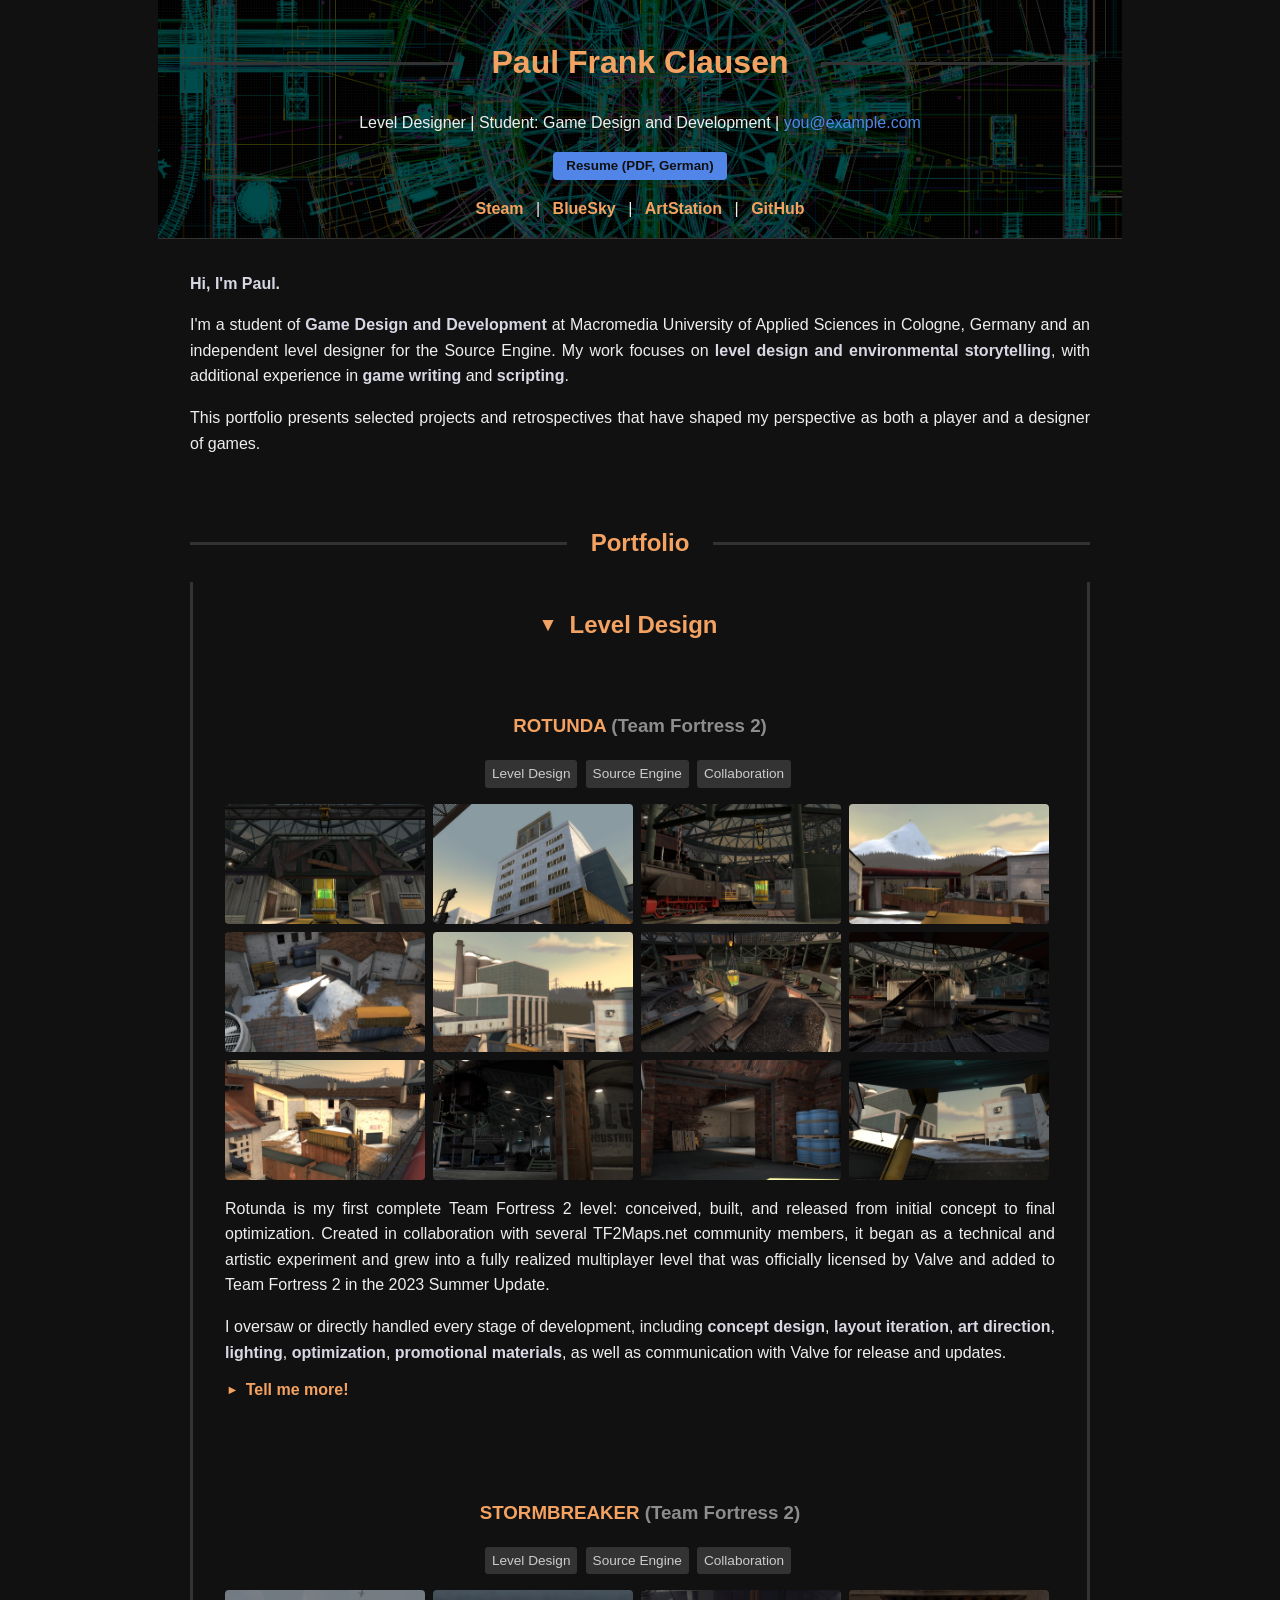
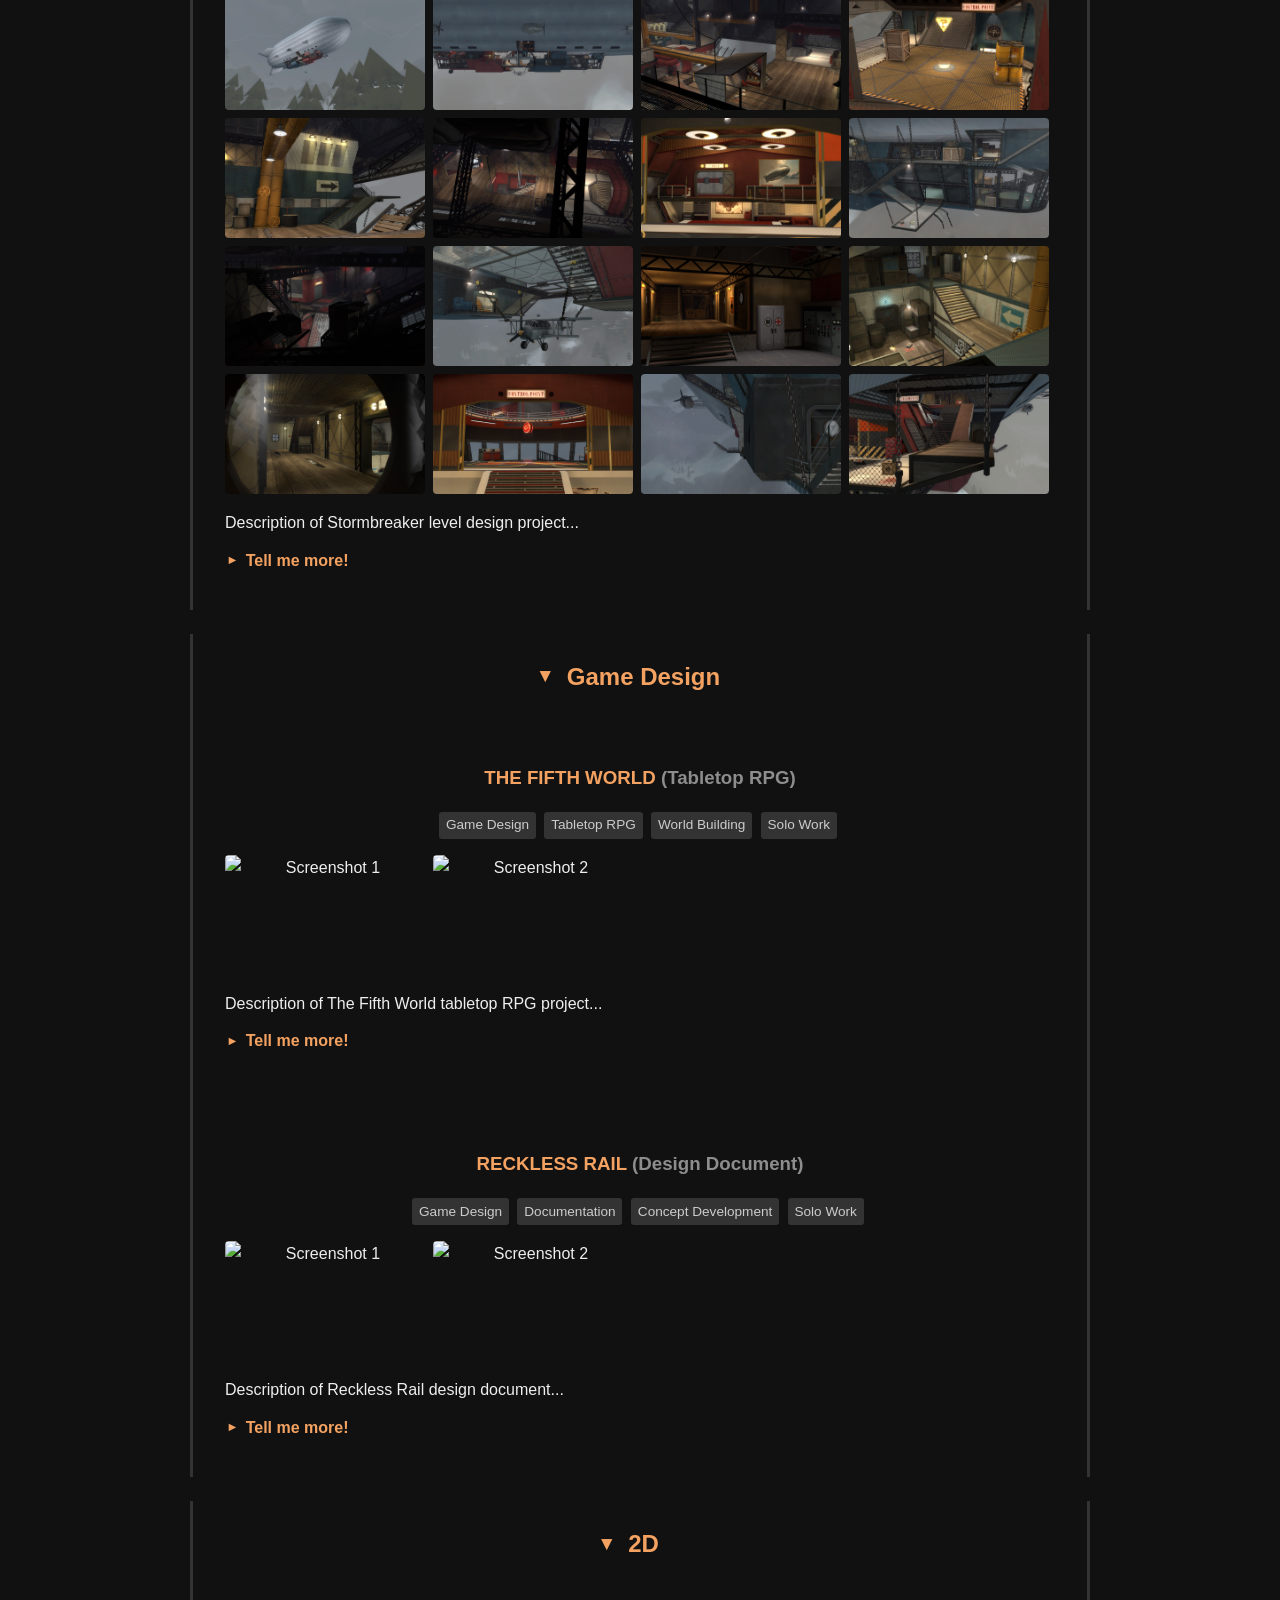
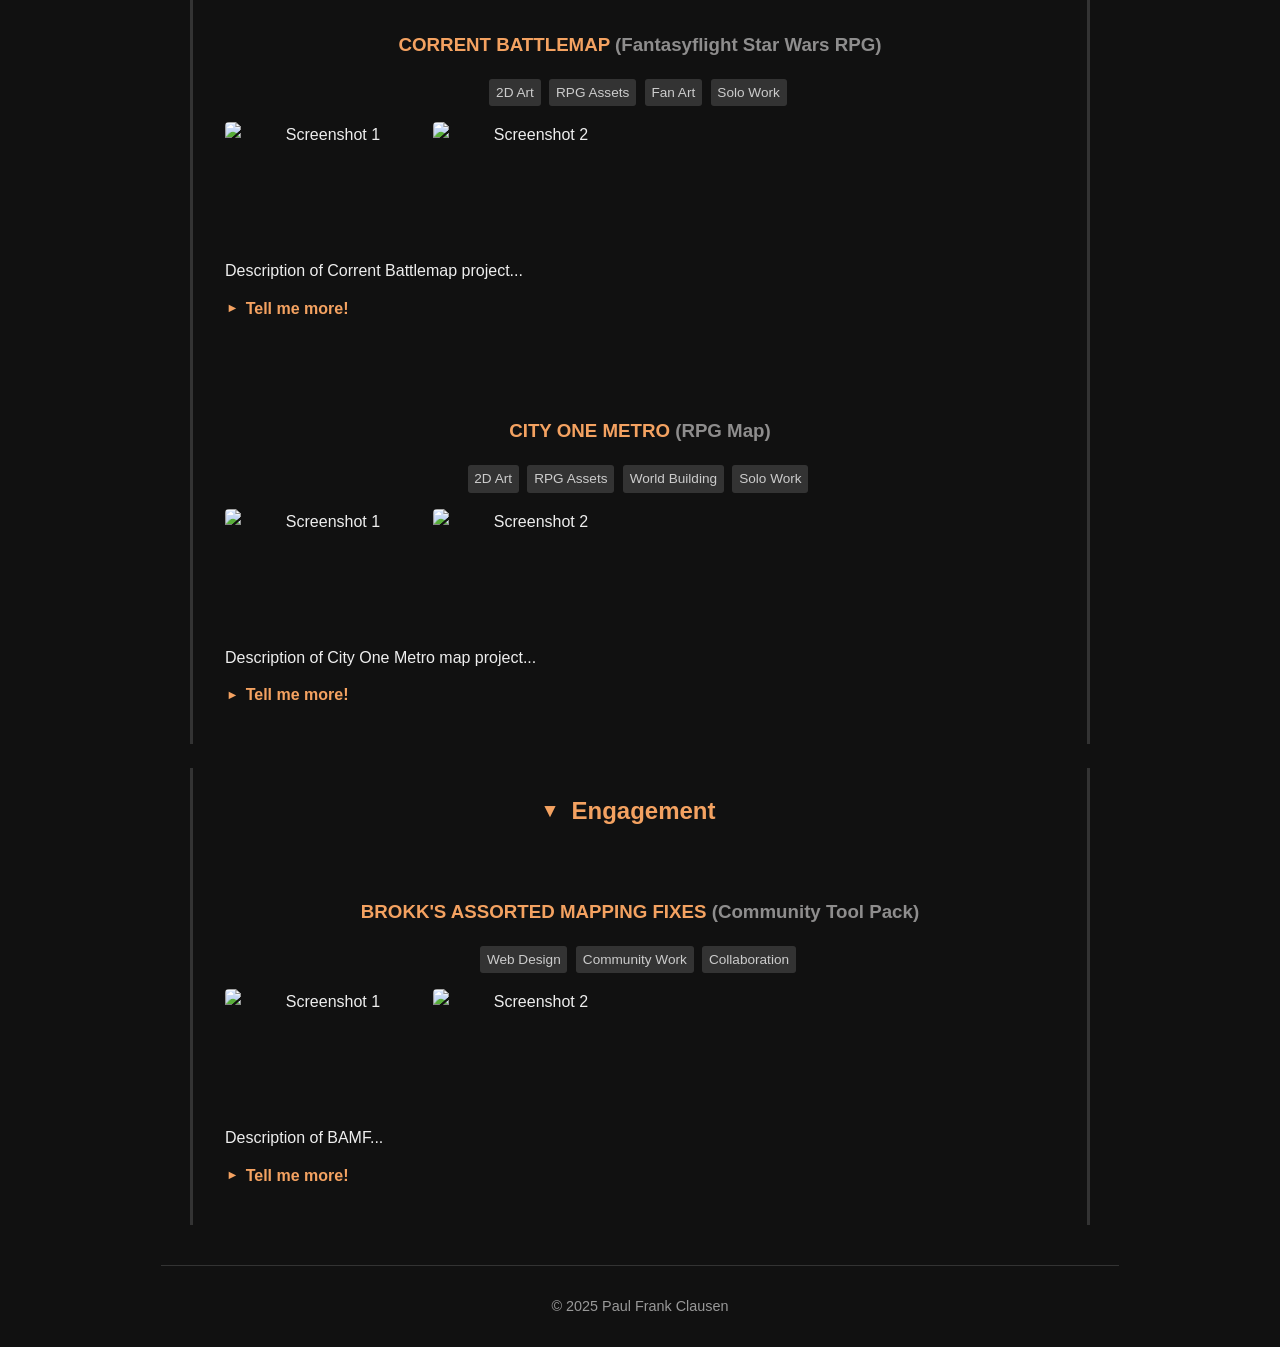
==== docs/index.html @ e25f0700 "stormbreaker screenshots, css fixes" ====
<!DOCTYPE html>
<html lang="en">
<head>
    <meta charset="UTF-8">
    <meta name="viewport" content="width=device-width, initial-scale=1">
    <title>Portfolio - Paul Frank Clausen</title>
    <link rel="stylesheet" href="style.css">
</head>
<body>

<header>
    <h1>Paul Frank Clausen</h1>
    <p class="bio">Level Designer | Student: Game Design and Development | <a href="mailto:you@example.com">you@example.com</a>
    </p>
    <button class="resume-button" onclick="window.location.href='resume.pdf'">Resume (PDF, German)</button>
    <div class="social-links">
        <a href="#">Steam</a> |
        <a href="#">BlueSky</a> |
        <a href="#">ArtStation</a> |
        <a href="#">GitHub</a>
    </div>
</header>

<section id="overview">
    <p><strong>Hi, I'm Paul.</strong></p>
    <p>I'm a student of <strong>Game Design and Development</strong> at Macromedia University of Applied Sciences in
        Cologne, Germany and an independent level designer for the Source Engine. My work focuses on <strong>level
            design and environmental storytelling</strong>, with additional experience in <strong>game writing</strong>
        and <strong>scripting</strong>.</p>
    <p>This portfolio presents selected projects and retrospectives that have shaped my perspective as both a player and
        a designer of games.</p>
</section>

<section id="portfolio">
    <h1>Portfolio</h1>

    <!-- LEVEL DESIGN Category -->
    <div class="portfolio-category">
        <h2 class="category-toggle">
            <span class="category-arrow">▼</span>
            Level Design
        </h2>
        <div class="category-content">
            <div class="portfolio-item">
                <h3>Rotunda <span class="h-weak">(Team Fortress 2)</span></h3>
                <div class="tags">
                    <span class="tag">Level Design</span>
                    <span class="tag">Source Engine</span>
                    <span class="tag">Collaboration</span>
                </div>

                <div class="gallery">
                    <img src="rotunda/01.jpg" alt="Screenshot">
                    <img src="rotunda/02.jpg" alt="Screenshot">
                    <img src="rotunda/03.jpg" alt="Screenshot">
                    <img src="rotunda/04.jpg" alt="Screenshot">
                    <img src="rotunda/05.jpg" alt="Screenshot">
                    <img src="rotunda/06.jpg" alt="Screenshot">
                    <img src="rotunda/07.jpg" alt="Screenshot">
                    <img src="rotunda/08.jpg" alt="Screenshot">
                    <img src="rotunda/10.jpg" alt="Screenshot">
                    <img src="rotunda/11.jpg" alt="Screenshot">
                    <img src="rotunda/12.jpg" alt="Screenshot">
                    <img src="rotunda/13.jpg" alt="Screenshot">
                </div>
                <p>Rotunda is my first complete Team Fortress 2 level: conceived, built, and released from initial
                    concept to final optimization. Created in collaboration with several TF2Maps.net community members,
                    it began as a technical and artistic experiment and grew into a fully realized multiplayer level
                    that was officially licensed by Valve and added to Team Fortress 2 in the 2023 Summer Update.</p>
                <p>I oversaw or directly handled every stage of development, including <strong>concept design</strong>,
                    <strong>layout iteration</strong>, <strong>art direction</strong>, <strong>lighting</strong>,
                    <strong>optimization</strong>, <strong>promotional materials</strong>, as well as communication with
                    Valve for release and updates.</p>
                <div class="spoiler">
                    <button class="spoiler-toggle"><span class="spoiler-arrow">▼</span>Tell me more!</button>
                    <div class="spoiler-content">
                        
                    <p>This retrospective outlines the project’s evolution, design decisions, technical
                            problem-solving, and team collaboration that turned an experimental prototype into an
                            official, shipped game level.</p>

                        <p><strong><a href="https://steamcommunity.com/sharedfiles/filedetails/?id=2964421291"
                                      target="_blank">Steam Workshop</a><br>
                            <a href="https://wiki.teamfortress.com/wiki/Rotunda" target="_blank">Official TF2
                                Wiki</a><br>
                            <a href="https://www.youtube.com/watch?v=I25HIeLsrCk" target="_blank">Promotional
                                Trailer</a><br>
                            <a href="https://tf2maps.net/downloads/rotunda.15064/" target="_blank">Update
                                History</a></strong></p>

                        <h4>Idea</h4>
                        <p>The project began as an art and lighting test for a realistic German railway roundhouse,
                            based on the Rundlokschuppen Rummelsburg in Berlin, which is a fantastic setpiece for level
                            design all by itself. This proved challenging, as the brush-based Source Engine gets rather
                            cranky about angled geometry. A great deal of trickery, experimentation, and optimization
                            was required to create a convincing round (though technically 24-sided) building as the
                            level’s central structure. During this stage, I worked primarily from photographic reference
                            of the real building and similar industrial architecture.</p>

                        <p>The original concept was far more expansive and dynamic: the roundhouse was intended to serve
                            as the middle control point in a larger Territorial Control level tentatively named tc_hex,
                            comparable to Call of Duty’s and Battlefront’s Domination modes. The central point
                            structure, initially more nimble, was meant to rotate during certain game states, forcing
                            players to adapt to a dynamically shifting environment. After much experimentation with
                            rotating geometry in the Source Engine, this feature was cut for reasons that should be
                            obvious to anyone who has ever fought with this engine. Still, it was extremely fun to try, and I
                            consider it an early lesson in recognizing when technical limits outweigh ambitious
                            ideas.</p>

                        <div class="image-with-caption">
                            <img src="rotunda/hex01.png" alt="Screenshot" class="centered-image">
                            <img src="rotunda/hex02.png" alt="Screenshot" class="centered-image">
                            <div class="caption">Early whitebox for tc_hex with fully open layout.</div>
                        </div>

                        <h4>Layout</h4>
                        <p>Once the concept turned into a playable layout, I began testing in earnest using
                            TF2Maps.net’s excellent testing and feedback infrastructure. Constant player feedback was
                            instrumental in improving both the level and my own skills. Before the Steam Workshop
                            release, Rotunda was tested over 30 times, usually with myself present.</p>

                        <p>The level underwent several reworks. The team spawns went through at least three iterations,
                            one of which required rotating the level’s center by 45° to improve player flow toward mid.
                            The central control point structure – originally a simple turntable with two trains facing
                            each other – was reworked even more extensively. The final (less realistic) version serves
                            as a piece of high ground and a visually dominant objective, while also blocking sightlines
                            to aid performance and class balance. It can be considered a compromise between the thematic
                            idea, gameplay feedback, and technical considerations.</p>

                        <p>Interestingly, the train hazard passing in front of the team spawns required very little
                            iteration beyond bug fixes and collision improvements. Players immediately accepted it (and
                            often praised it for its novelty).</p>

                        <p>I added new routes and flanks: a lower basement route for sneaky players, high platforms for
                            explosive classes, and a “back gallery” almost encircling the central courtyard. Balancing
                            sightlines here was challenging; since the layout uses mirror symmetry, any change had to be
                            reflected across the level, potentially creating unintended new sightlines for the next
                            iteration of testing.</p>

                        <p>This stage lasted roughly two months. Parts of the exterior were made in collaboration with
                            community mapper Rhamkin. We worked in tandem, exchanging nightly builds and feedback.</p>

                        <h4>Artpass</h4>
                        <p>Some layouts require intense brainstorming to fit a theme, since fun TF2 layouts often ignore
                            architectural (or, really, any) logic. Luckily, Rotunda’s artpass came naturally. I had
                            already gathered references for specific areas, which helped establish the intended
                            atmosphere and decide which stock TF2 assets to use, which to source from other community
                            creators, and which to produce ourselves. During this stage I enlisted modelers FGD5 and
                            Fancyy.</p>

                        <p>To meet the Summer Update deadline, I used as many existing assets as possible, but some
                            things had to be made from scratch to sell the level’s premise. Two hero props stand out:
                            FGD5’s steam engine, based on the German BR81 locomotive, and the control point’s nuclear
                            waste tank, based on a child’s understanding of “radioactive danger.” As is standard for TF2
                            levels, I designed lighting and layout around these props to make them both visual anchors
                            and navigation landmarks.</p>

                        <p>The main areas (mid, basement, gallery, exterior, spawns) draw from European railway
                            infrastructure and industrial facilities. The level is meant to look abandoned, but not
                            dead: someone clearly still uses it for storage, but it’s seen better days. TF2’s trademark
                            sense of spytech and mystery is intended to come through in details: a truck engine still
                            running, flickering computers, mysterious boxes on mysterious cargo platforms. Nothing is
                            more fun, as both creator and player, than imagining the level as part of a larger unseen
                            whole.</p>

                        <p>This stage lasted about a month. I handled texture recolors and some material edits myself,
                            while our two modelers created bespoke models (steam engine, waste tank, metal beams, handrails), often from my blockouts or specifications. We also used a modest selection of
                            community assets in addition to TF2’s base library.</p>

                        <div class="image-with-caption">
                            <img src="rotunda/traincars.gif" alt="Screenshot" class="centered-image">
                            <div class="caption">Train cars as a dynamic player element.</div>
                        </div>

                        <h4>Optimization</h4>
                        <p>The Source Engine’s BSP visibility system can be helpful in reducing render load, but large,
                            complex spaces tend to defeat it. Rotunda features both. Manual vis optimization mainly
                            involved cutting visleafs to control what could be “seen” from specific areas, but some
                            small layout changes were necessary too. I added sightline blockers, occluders, and manual
                            prop fades to nearly every model. These changes reduced overdraw and improved framerates for
                            the central area.</p>

                        <p>This stage lasted about a week.</p>

                        <div class="image-with-caption">
                            <img src="rotunda/14.jpg" alt="Screenshot" class="centered-image">
                            <div class="caption">Orthographic level overview showcasing angled geometry and
                                out-of-bounds detailing.
                            </div>
                        </div>

                        <h4>Release &amp; Promotion</h4>
                        <p>As the project neared completion, I created promotional graphics such as the Steam Workshop
                            thumbnail and other related materials. I also contacted Tails8521 about producing a gameplay
                            trailer to increase visibility (and because it’s cool).</p>

                        <p>Rhamkin and I combed through playtest demos (in-game recordings) to identify interesting
                            moments, which Tails used to construct and film a cinematic flythrough of the level. As a
                            bonus, this process helped give the level a few minor touch-ups and lighting improvements
                            that were previously overlooked.</p>

                        <p>Eventually, the project was selected by Valve for inclusion in Team Fortress 2. I coordinated
                            the handover of project files to Valve and implemented additional changes based on technical
                            requirements and feedback.</p>

                        <div class="image-with-caption">
                            <img src="rotunda/thumbnail.png" alt="Screenshot" class="centered-image">
                            <div class="caption">Steam Workshop thumbnail.</div>
                        </div>

                        <h4>Teamwork</h4>
                        <p>While I consider Rotunda “my” project, it would not have been possible without the team.
                            Rhamkin’s guidance and experience, FGD5’s and Fancyy’s modeling and texturing, and
                            Tails8521’s trailer were all essential to realizing the level’s full potential.</p>

                        <p>While this project was at times stressful, I blame this fully on my own (relative)
                            inexperience, as working in collaboration with my fellow community members and creatives was
                            a fantastic experience from start to finish. Communication required patience from all of us,
                            since every team member was from a different European country. Humor helped here, as well as
                            Rhamkin’s contagious optimism regarding the map’s success.</p>

                        <p>Through this project, I learned about level design, player flow, scripting, environmental
                            art, project management, and intercultural communication, and probably a dozen other
                            subjects. The experience and its success cemented my passion for level design and my desire
                            to enter the game industry professionally. It remains a foundational experience in the way I
                            think about spatial design.</p>

                        <h4>Rotunda was made in collaboration with:</h4>
                        <ul>
                            <li>Artpass: <strong>Rhafael "Rhamkin" Oliveira</strong> (<a
                                    href="https://steamcommunity.com/profiles/76561198166982173"
                                    target="_blank">Steam</a>)
                            </li>
                            <li>Bespoke models: <strong>Roman "FanCyy" Malashkevich</strong> (<a
                                    href="https://steamcommunity.com/id/_fancyy" target="_blank">Steam</a>)
                            </li>
                            <li>Bespoke models: <strong>Alex "FGD5" Stewart</strong> (<a
                                    href="https://steamcommunity.com/id/fgd5" target="_blank">Steam</a>)
                            </li>
                            <li>Promotional trailer: <strong>Bertrand "Tails8521" Penguilly</strong> (<a
                                    href="https://steamcommunity.com/id/tails8521" target="_blank">Steam</a>)
                            </li>
                        </ul>

                        <div class="image-with-caption">
                            <img src="rotunda/testimonies.png" alt="Screenshot" class="centered-image">
                            <div class="caption">Promotional image with playtesting feedback by TF2Maps players.</div>
                        </div>
                    </div>
                </div>
            </div>
            <div class="portfolio-item">
                <h3>Stormbreaker <span class="h-weak">(Team Fortress 2)</span></h3>
                <div class="tags">
                    <span class="tag">Level Design</span>
                    <span class="tag">Source Engine</span>
                    <span class="tag">Collaboration</span>
                </div>
                <div class="gallery">
                    <img src="stormbreaker/01.jpg" alt="Screenshot">
                    <img src="stormbreaker/02.jpg" alt="Screenshot">
                    <img src="stormbreaker/03.jpg" alt="Screenshot">
                    <img src="stormbreaker/04.jpg" alt="Screenshot">
                    <img src="stormbreaker/06.jpg" alt="Screenshot">
                    <img src="stormbreaker/07.jpg" alt="Screenshot">
                    <img src="stormbreaker/08.jpg" alt="Screenshot">
                    <img src="stormbreaker/09.jpg" alt="Screenshot">
                    <img src="stormbreaker/10.jpg" alt="Screenshot">
                    <img src="stormbreaker/12.jpg" alt="Screenshot">
                    <img src="stormbreaker/13.jpg" alt="Screenshot">
                    <img src="stormbreaker/14.jpg" alt="Screenshot">
                    <img src="stormbreaker/15.jpg" alt="Screenshot">
                    <img src="stormbreaker/18.jpg" alt="Screenshot">
                    <img src="stormbreaker/19.jpg" alt="Screenshot">
                    <img src="stormbreaker/20.jpg" alt="Screenshot">
                </div>
                <p>Description of Stormbreaker level design project...</p>
                <div class="spoiler">
                    <button class="spoiler-toggle"><span class="spoiler-arrow">▼</span>Tell me more!</button>
                    <div class="spoiler-content">
                        <!-- content here -->
                    </div>
                </div>
            </div>
        </div>
    </div>

    <!-- GAME DESIGN Category -->
    <div class="portfolio-category">
        <h2 class="category-toggle">
            <span class="category-arrow">▼</span>
            Game Design
        </h2>
        <div class="category-content">
            <div class="portfolio-item">
                <h3>The Fifth World <span class="h-weak">(Tabletop RPG)</span></h3>
                <div class="tags">
                    <span class="tag">Game Design</span>
                    <span class="tag">Tabletop RPG</span>
                    <span class="tag">World Building</span>
                    <span class="tag">Solo Work</span>
                </div>
                <div class="gallery">
                    <img src="placeholder3.jpg" alt="Screenshot 1">
                    <img src="placeholder4.jpg" alt="Screenshot 2">
                </div>
                <p>Description of The Fifth World tabletop RPG project...</p>
                <div class="spoiler">
                    <button class="spoiler-toggle"><span class="spoiler-arrow">▼</span>Tell me more!</button>
                    <div class="spoiler-content">
                        <!-- content here -->
                    </div>
                </div>
            </div>

            <div class="portfolio-item">
                <h3>Reckless Rail <span class="h-weak">(Design Document)</span></h3>
                <div class="tags">
                    <span class="tag">Game Design</span>
                    <span class="tag">Documentation</span>
                    <span class="tag">Concept Development</span>
                    <span class="tag">Solo Work</span>
                </div>
                <div class="gallery">
                    <img src="placeholder5.jpg" alt="Screenshot 1">
                    <img src="placeholder6.jpg" alt="Screenshot 2">
                </div>
                <p>Description of Reckless Rail design document...</p>
                <div class="spoiler">
                    <button class="spoiler-toggle"><span class="spoiler-arrow">▼</span>Tell me more!</button>
                    <div class="spoiler-content">
                        <!-- content here -->
                    </div>
                </div>
            </div>
        </div>
    </div>

    <!-- 2D Category -->
    <div class="portfolio-category">
        <h2 class="category-toggle">
            <span class="category-arrow">▼</span>
            2D
        </h2>
        <div class="category-content">
            <div class="portfolio-item">
                <h3>Corrent Battlemap <span class="h-weak">(Fantasyflight Star Wars RPG)</span></h3>
                <div class="tags">
                    <span class="tag">2D Art</span>
                    <span class="tag">RPG Assets</span>
                    <span class="tag">Fan Art</span>
                    <span class="tag">Solo Work</span>
                </div>
                <div class="gallery">
                    <img src="placeholder7.jpg" alt="Screenshot 1">
                    <img src="placeholder8.jpg" alt="Screenshot 2">
                </div>
                <p>Description of Corrent Battlemap project...</p>
                <div class="spoiler">
                    <button class="spoiler-toggle"><span class="spoiler-arrow">▼</span>Tell me more!</button>
                    <div class="spoiler-content">
                        <!-- content here -->
                    </div>
                </div>
            </div>

            <div class="portfolio-item">
                <h3>City One Metro <span class="h-weak">(RPG Map)</span></h3>
                <div class="tags">
                    <span class="tag">2D Art</span>
                    <span class="tag">RPG Assets</span>
                    <span class="tag">World Building</span>
                    <span class="tag">Solo Work</span>
                </div>
                <div class="gallery">
                    <img src="placeholder9.jpg" alt="Screenshot 1">
                    <img src="placeholder10.jpg" alt="Screenshot 2">
                </div>
                <p>Description of City One Metro map project...</p>
                <div class="spoiler">
                    <button class="spoiler-toggle"><span class="spoiler-arrow">▼</span>Tell me more!</button>
                    <div class="spoiler-content">
                        <!-- content here -->
                    </div>
                </div>
            </div>
        </div>
    </div>
    <!-- Engagement -->
    <div class="portfolio-category">
        <h2 class="category-toggle">
            <span class="category-arrow">▼</span>
            Engagement
        </h2>
        <div class="category-content">
            <div class="portfolio-item">
                <h3>Brokk's Assorted Mapping Fixes <span class="h-weak">(Community Tool Pack)</span></h3>
                <div class="tags">
                    <span class="tag">Web Design</span>
                    <span class="tag">Community Work</span>
                    <span class="tag">Collaboration</span>
                </div>
                <div class="gallery">
                    <img src="placeholder7.jpg" alt="Screenshot 1">
                    <img src="placeholder8.jpg" alt="Screenshot 2">
                </div>
                <p>Description of BAMF...</p>
                <div class="spoiler">
                    <button class="spoiler-toggle"><span class="spoiler-arrow">▼</span>Tell me more!</button>
                    <div class="spoiler-content">
                        <!-- content here -->
                    </div>
                </div>
            </div>
        </div>
    </div>
</section>

<footer>
    <p style="text-align: center">© 2025 Paul Frank Clausen</p>
</footer>

<script src="script.js"></script>
</body>
</html>
---- docs/style.css ----
/* ────────────────────────────────
   Global Styles
────────────────────────────────── */

body {
    font-family: Arial, sans-serif;
    margin: 0;
    background: #111;
    color: #eee;
    line-height: 1.6;
}

strong { color: #d8d8e4; }

a {
    color: #5186e8;
    text-decoration: none;
}
a:hover { text-decoration: underline; }

p { text-align: justify; }
li { text-align: left; }

/* ────────────────────────────────
   Layout Containers
────────────────────────────────── */

header, section, footer {
    max-width: 900px;
    margin: auto;
    padding: 1em 2em;
}

/* Header background overlay */
header {
    text-align: center;
    border-bottom: 1px solid #333;
    background: url('rotunda/top_stitched.png') center / cover no-repeat;
    position: relative;
}
header::before {
    content: '';
    position: absolute;
    inset: 0;
    background: rgba(0, 0, 0, 0.7);
    z-index: 1;
}
header * {
    position: relative;
    z-index: 2;
}

/* Footer */
footer {
    text-align: center;
    border-top: 1px solid #333;
    font-size: 0.9em;
    color: #999;
}
.social-links {
    margin-top: 1em;
}
.social-links a {
    margin: 0 0.5em;
    color: #f4a261;
    font-weight: bold;
}

/* ────────────────────────────────
   Headings
   h1: "PORTFOLIO"
   h2: Categories
   h3: Portfolio items
   h4: Spoiler content
────────────────────────────────── */

h1, h2, h3, h4, h5 {
    color: #f4a261;
    text-align: center;
}
h3, h4, h5 { text-transform: uppercase; }

.h-weak {
    color: #8e8d8dff;
    text-transform: none;
}

/* Decorative line around main heading */
h1 {
    display: flex;
    align-items: center;
    justify-content: center;
    gap: 1em;
}
h1::before,
h1::after {
    content: "";
    flex: 1;
    height: 3px;
    background: #333;
}

/* ────────────────────────────────
   Buttons & Bio
────────────────────────────────── */

.bio {
    margin: 0.5em 0 1em;
    text-align: center;
}

.resume-button {
    background: #5186e8;
    color: #111;
    padding: 0.5em 1em;
    border: none;
    border-radius: 4px;
    font-weight: bold;
    cursor: pointer;
    transition: background 0.2s ease;
}
.resume-button:hover {
    background: #76a2ff;
}

/* ────────────────────────────────
   Portfolio Categories
────────────────────────────────── */

.portfolio-category {
    margin-bottom: 1.5em;
    border-left: 3px solid #333;
    border-right: 3px solid #333;
    padding: 0 0.5em;
    text-align: center;
}

/* Toggle header */
.category-toggle {
    cursor: pointer;
    display: inline-flex;
    align-items: center;
    justify-content: center;
    gap: 0.5em;
    padding: 1em 0;
    margin: 0 auto;
    margin-left: -1em; /* nudges arrow-text pair */
    background: transparent;
    transition: background 0.2s ease;
    user-select: none;
    text-align: center;
}
.category-toggle:hover {
    background: rgba(255, 255, 255, 0.05);
}

/* Arrow behavior */
.category-arrow {
    transition: transform 0.3s ease;
    font-size: 0.8em;
    color: #f4a261;
}
.category-toggle.collapsed .category-arrow {
    transform: rotate(-90deg);
}

/* Expandable content */
.category-content {
    padding-bottom: 1em;
    overflow: hidden;
    transition: max-height 0.3s ease;
}
.category-content.collapsed {
    max-height: 0;
    padding: 0;
}

/* ────────────────────────────────
   Portfolio Items
────────────────────────────────── */

.portfolio-item {
    margin-bottom: 2em;
    padding: 1.5em;
    background: #111;
}
.portfolio-item:last-child { margin-bottom: 0; }

.tags {
    margin: 0.5em 0 1em;
    text-align: center;
}
.tag {
    display: inline-block;
    background: #333;
    color: #ccc;
    border-radius: 3px;
    padding: 0.2em 0.5em;
    font-size: 0.85em;
    margin-right: 0.3em;
}

/* ────────────────────────────────
   Image Galleries
────────────────────────────────── */

.gallery {
    display: flex;
    flex-wrap: wrap;
    gap: 0.5em;
}
.gallery img {
    width: 200px;
    height: 120px;
    object-fit: cover;
    cursor: pointer;
    border-radius: 4px;
    transition: transform 0.2s ease;
}
.gallery img:hover {
    transform: scale(1.05);
}

/* ────────────────────────────────
   Inline Images and Captions
────────────────────────────────── */

.centered-image {
    display: block;
    margin: 1.5em auto;
    max-width: 100%;
    height: auto;
    border-radius: 4px;
    box-shadow: 0 4px 8px rgba(0, 0, 0, 0.3);
}
.centered-image.small  { max-width: 300px; }
.centered-image.medium { max-width: 500px; }
.centered-image.large  { max-width: 700px; }

.image-with-caption {
    text-align: center;
    margin: 1.5em 0;
}
.image-with-caption img {
    display: block;
    margin: 0 auto 0.5em;
    max-width: 100%;
    height: auto;
    border-radius: 4px;
    box-shadow: 0 4px 8px rgba(0, 0, 0, 0.3);
}
.image-with-caption .caption {
    font-size: 0.9em;
    color: #999;
    font-style: italic;
    margin-top: 0.5em;
}

/* ────────────────────────────────
   Lightbox
────────────────────────────────── */

#lightbox {
    position: fixed;
    inset: 0;
    display: none;
    justify-content: center;
    align-items: center;
    background: rgba(0,0,0,0.9);
    z-index: 10;
}
#lightbox img {
    max-width: 90%;
    max-height: 90%;
    border-radius: 8px;
}

/* ────────────────────────────────
   Spoiler ("More...") Elements
────────────────────────────────── */

.spoiler {
    margin-top: 0.5em;
}
.spoiler button {
    background: none;
    border: none;
    color: #f4a261;
    font-weight: bold;
    cursor: pointer;
    padding: 0;
    font-size: 1em;
    display: flex;
    align-items: center;
    gap: 0.5em;
}
.spoiler-arrow {
    transition: transform 0.3s ease;
    font-size: 0.8em;
    color: #f4a261;
}
.spoiler button.collapsed .spoiler-arrow {
    transform: rotate(-90deg);
}
.spoiler-content {
    display: none;
    margin-top: 0.5em;
    padding: 0 1em;
    color: #ccc;
    border: 2px solid #333;
    border-top: none;
}

/* ────────────────────────────────
   Responsive Adjustments
────────────────────────────────── */

@media (max-width: 768px) {
    header, section, footer {
        padding: 1em;
    }

    .gallery {
        justify-content: center;
    }

    .gallery img {
        width: calc(50% - 0.25em);
        max-width: 150px;
    }

    .category-toggle {
        padding: 0.8em;
    }

    .portfolio-item {
        padding: 1em;
    }
}
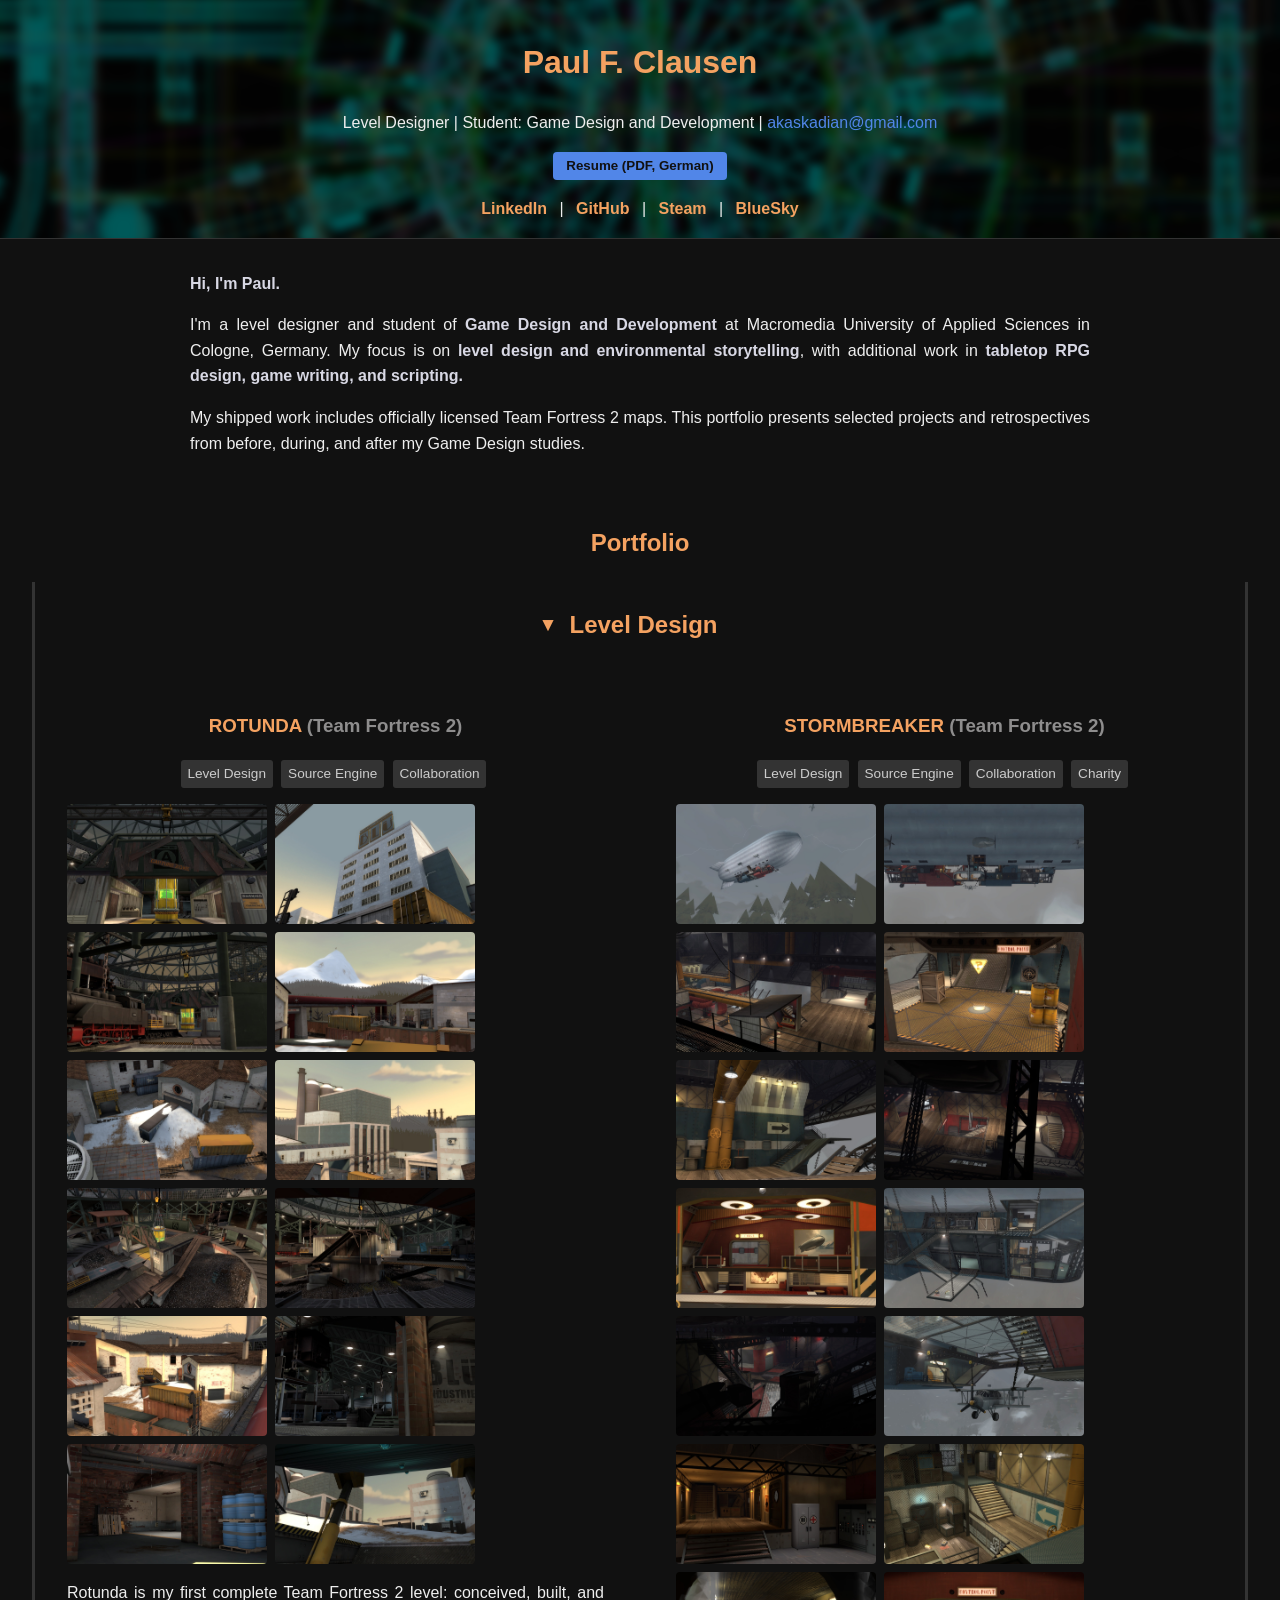
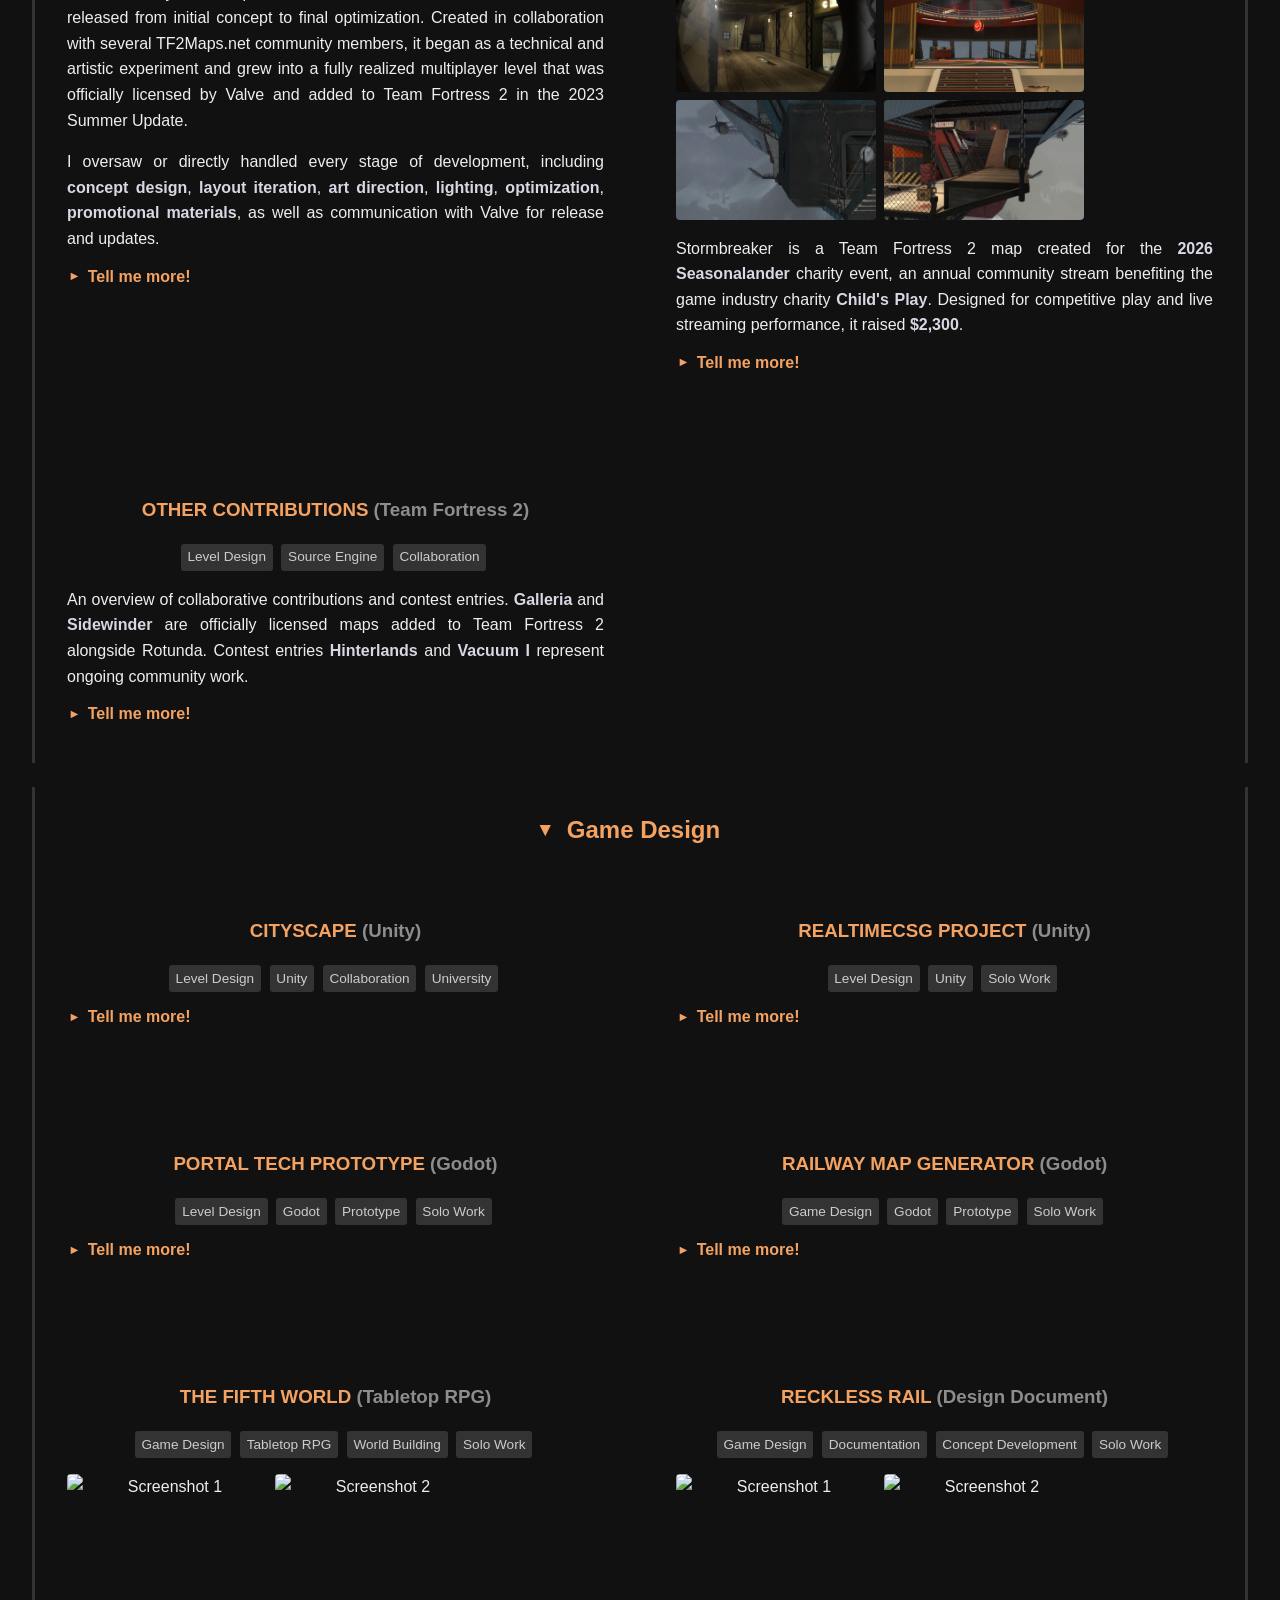
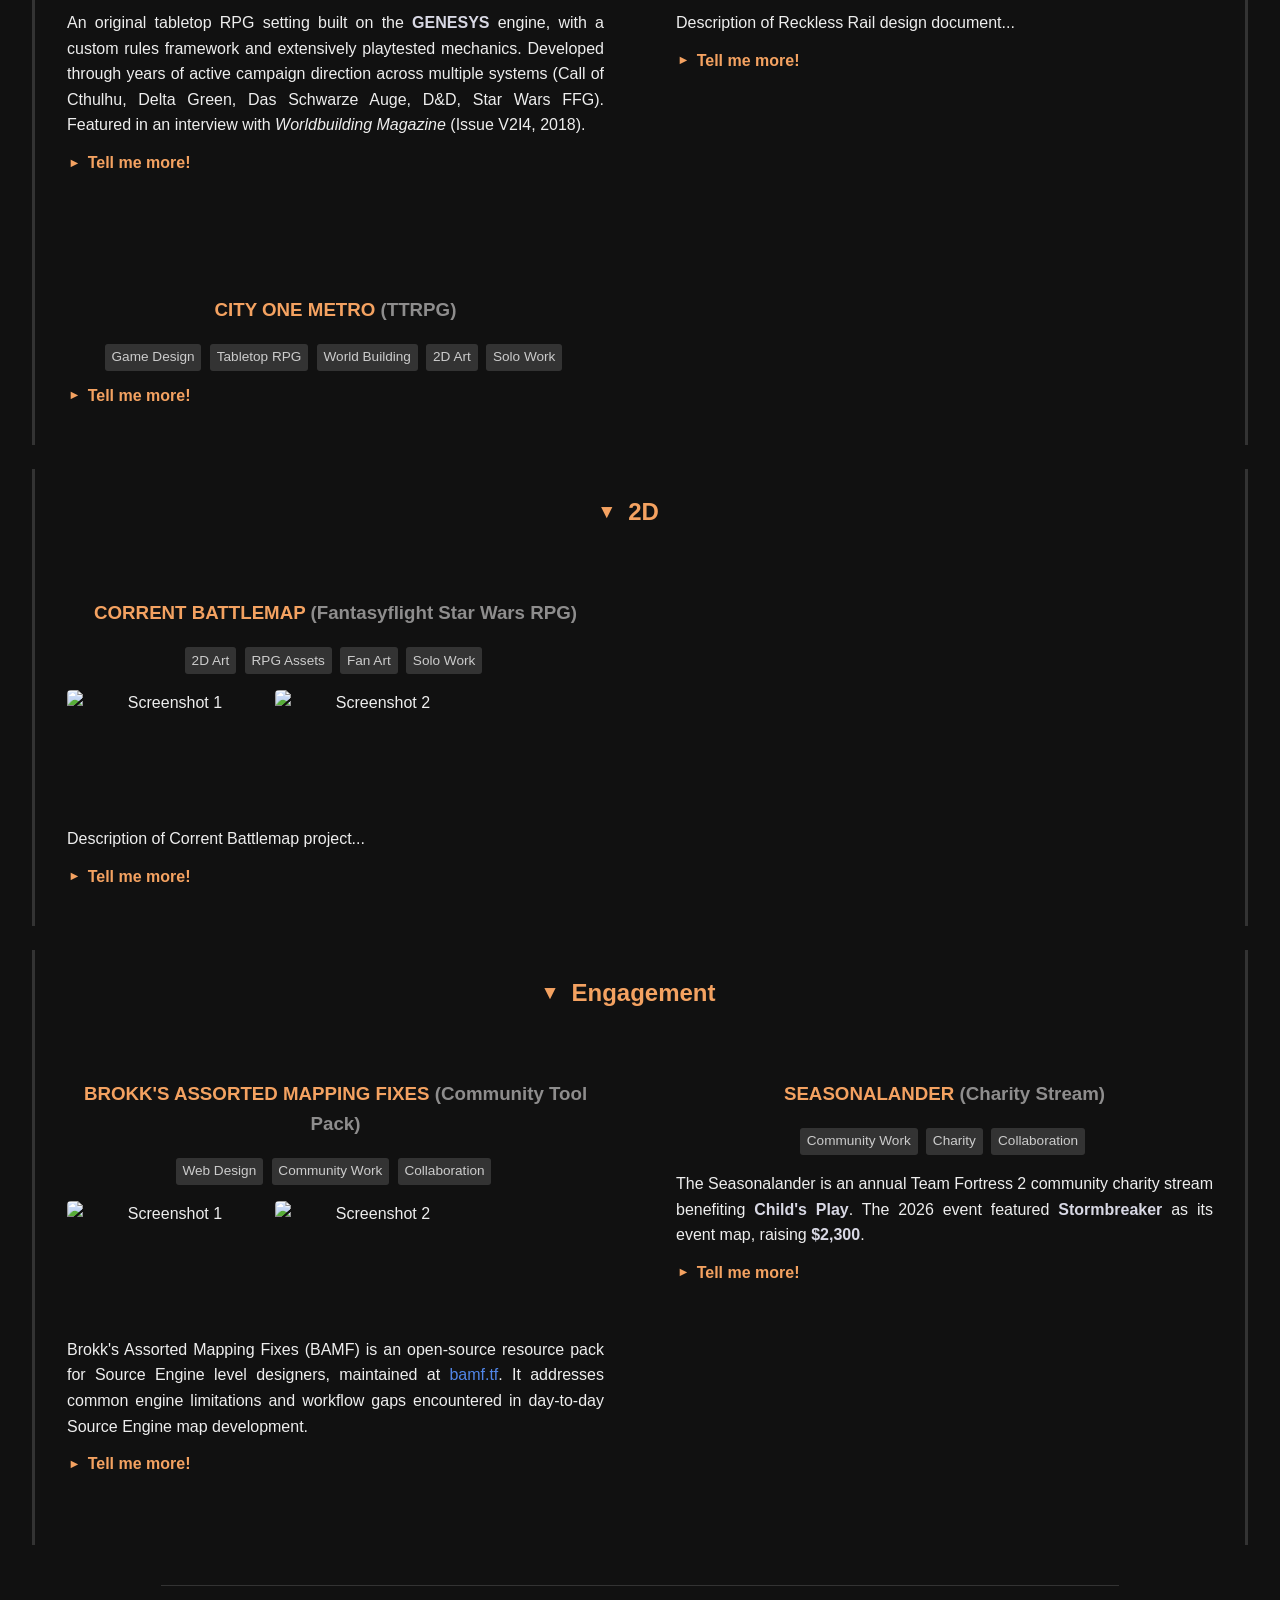
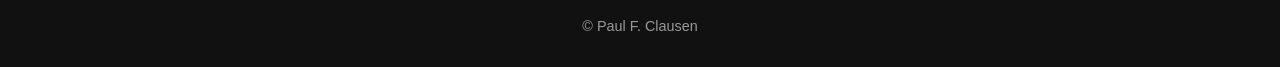
==== commit 8df37048: "+rotunda page index page rework is next" ====
--- a/docs/index.html
+++ b/docs/index.html
@@ -3,32 +3,29 @@
 <head>
     <meta charset="UTF-8">
     <meta name="viewport" content="width=device-width, initial-scale=1">
-    <title>Portfolio - Paul Frank Clausen</title>
+    <title>Portfolio - Paul F. Clausen</title>
+    <meta name="description" content="Portfolio of Paul F. Clausen — level designer and game design student. Shipped work includes officially licensed Team Fortress 2 maps for Valve.">
     <link rel="stylesheet" href="style.css">
 </head>
 <body>
 
 <header>
-    <h1>Paul Frank Clausen</h1>
-    <p class="bio">Level Designer | Student: Game Design and Development | <a href="mailto:you@example.com">you@example.com</a>
+    <h1>Paul F. Clausen</h1>
+    <p class="bio">Level Designer | Student: Game Design and Development | <a href="mailto:akaskadian@gmail.com">akaskadian@gmail.com</a>
     </p>
     <button class="resume-button" onclick="window.location.href='resume.pdf'">Resume (PDF, German)</button>
     <div class="social-links">
+        <a href="#">LinkedIn</a> |
+        <a href="#">GitHub</a> |
         <a href="#">Steam</a> |
-        <a href="#">BlueSky</a> |
-        <a href="#">ArtStation</a> |
-        <a href="#">GitHub</a>
+        <a href="#">BlueSky</a>
     </div>
 </header>
 
 <section id="overview">
     <p><strong>Hi, I'm Paul.</strong></p>
-    <p>I'm a student of <strong>Game Design and Development</strong> at Macromedia University of Applied Sciences in
-        Cologne, Germany and an independent level designer for the Source Engine. My work focuses on <strong>level
-            design and environmental storytelling</strong>, with additional experience in <strong>game writing</strong>
-        and <strong>scripting</strong>.</p>
-    <p>This portfolio presents selected projects and retrospectives that have shaped my perspective as both a player and
-        a designer of games.</p>
+    <p>I'm a level designer and student of <strong>Game Design and Development</strong> at Macromedia University of Applied Sciences in Cologne, Germany. My focus is on <strong>level design and environmental storytelling</strong>, with additional work in <strong>tabletop RPG design, game writing, and scripting.</strong></p>
+    <p>My shipped work includes officially licensed Team Fortress 2 maps. This portfolio presents selected projects and retrospectives from before, during, and after my Game Design studies.</p>
 </section>
 
 <section id="portfolio">
@@ -255,6 +252,7 @@
                     <span class="tag">Level Design</span>
                     <span class="tag">Source Engine</span>
                     <span class="tag">Collaboration</span>
+                    <span class="tag">Charity</span>
                 </div>
                 <div class="gallery">
                     <img src="stormbreaker/01.jpg" alt="Screenshot">
@@ -274,11 +272,27 @@
                     <img src="stormbreaker/19.jpg" alt="Screenshot">
                     <img src="stormbreaker/20.jpg" alt="Screenshot">
                 </div>
-                <p>Description of Stormbreaker level design project...</p>
-                <div class="spoiler">
-                    <button class="spoiler-toggle"><span class="spoiler-arrow">▼</span>Tell me more!</button>
-                    <div class="spoiler-content">
-                        <!-- content here -->
+                <p>Stormbreaker is a Team Fortress 2 map created for the <strong>2026 Seasonalander</strong> charity event, an annual community stream benefiting the game industry charity <strong>Child's Play</strong>. Designed for competitive play and live streaming performance, it raised <strong>$2,300</strong>.</p>
+                <div class="spoiler">
+                    <button class="spoiler-toggle"><span class="spoiler-arrow">▼</span>Tell me more!</button>
+                    <div class="spoiler-content">
+                        <!-- TODO: Short art breakdown; competitive balancing notes -->
+                    </div>
+                </div>
+            </div>
+            <div class="portfolio-item">
+                <h3>Other Contributions <span class="h-weak">(Team Fortress 2)</span></h3>
+                <div class="tags">
+                    <span class="tag">Level Design</span>
+                    <span class="tag">Source Engine</span>
+                    <span class="tag">Collaboration</span>
+                </div>
+                <!-- TODO: Add representative screenshots -->
+                <p>An overview of collaborative contributions and contest entries. <strong>Galleria</strong> and <strong>Sidewinder</strong> are officially licensed maps added to Team Fortress 2 alongside Rotunda. Contest entries <strong>Hinterlands</strong> and <strong>Vacuum I</strong> represent ongoing community work.</p>
+                <div class="spoiler">
+                    <button class="spoiler-toggle"><span class="spoiler-arrow">▼</span>Tell me more!</button>
+                    <div class="spoiler-content">
+                        <!-- TODO: Per-entry breakdown — Galleria, Sidewinder (role, scope, Valve coordination), Hinterlands, Vacuum I (contest context) -->
                     </div>
                 </div>
             </div>
@@ -293,6 +307,73 @@
         </h2>
         <div class="category-content">
             <div class="portfolio-item">
+                <h3>Cityscape <span class="h-weak">(Unity)</span></h3>
+                <div class="tags">
+                    <span class="tag">Level Design</span>
+                    <span class="tag">Unity</span>
+                    <span class="tag">Collaboration</span>
+                    <span class="tag">University</span>
+                </div>
+                <!-- TODO: Add screenshots -->
+                <p><!-- TODO: Description of Cityscape university project (Macromedia University). --></p>
+                <div class="spoiler">
+                    <button class="spoiler-toggle"><span class="spoiler-arrow">▼</span>Tell me more!</button>
+                    <div class="spoiler-content">
+                        <!-- TODO: Design breakdown, collaboration context -->
+                    </div>
+                </div>
+            </div>
+            <div class="portfolio-item">
+                <h3>RealtimeCSG Project <span class="h-weak">(Unity)</span></h3>
+                <div class="tags">
+                    <span class="tag">Level Design</span>
+                    <span class="tag">Unity</span>
+                    <span class="tag">Solo Work</span>
+                </div>
+                <!-- TODO: Add screenshots -->
+                <p><!-- TODO: Description of RealtimeCSG Unity project. --></p>
+                <div class="spoiler">
+                    <button class="spoiler-toggle"><span class="spoiler-arrow">▼</span>Tell me more!</button>
+                    <div class="spoiler-content">
+                        <!-- TODO: Design and technical breakdown -->
+                    </div>
+                </div>
+            </div>
+            <div class="portfolio-item">
+                <h3>Portal Tech Prototype <span class="h-weak">(Godot)</span></h3>
+                <div class="tags">
+                    <span class="tag">Level Design</span>
+                    <span class="tag">Godot</span>
+                    <span class="tag">Prototype</span>
+                    <span class="tag">Solo Work</span>
+                </div>
+                <!-- TODO: Add screenshots or video capture -->
+                <p><!-- TODO: Description of Godot portal tech and level design prototype. --></p>
+                <div class="spoiler">
+                    <button class="spoiler-toggle"><span class="spoiler-arrow">▼</span>Tell me more!</button>
+                    <div class="spoiler-content">
+                        <!-- TODO: Technical breakdown, design intent -->
+                    </div>
+                </div>
+            </div>
+            <div class="portfolio-item">
+                <h3>Railway Map Generator <span class="h-weak">(Godot)</span></h3>
+                <div class="tags">
+                    <span class="tag">Game Design</span>
+                    <span class="tag">Godot</span>
+                    <span class="tag">Prototype</span>
+                    <span class="tag">Solo Work</span>
+                </div>
+                <!-- TODO: Add screenshots or demo -->
+                <p><!-- TODO: Description of Godot procedural railway map generator prototype. --></p>
+                <div class="spoiler">
+                    <button class="spoiler-toggle"><span class="spoiler-arrow">▼</span>Tell me more!</button>
+                    <div class="spoiler-content">
+                        <!-- TODO: Technical and design breakdown -->
+                    </div>
+                </div>
+            </div>
+            <div class="portfolio-item">
                 <h3>The Fifth World <span class="h-weak">(Tabletop RPG)</span></h3>
                 <div class="tags">
                     <span class="tag">Game Design</span>
@@ -304,7 +385,7 @@
                     <img src="placeholder3.jpg" alt="Screenshot 1">
                     <img src="placeholder4.jpg" alt="Screenshot 2">
                 </div>
-                <p>Description of The Fifth World tabletop RPG project...</p>
+                <p>An original tabletop RPG setting built on the <strong>GENESYS</strong> engine, with a custom rules framework and extensively playtested mechanics. Developed through years of active campaign direction across multiple systems (Call of Cthulhu, Delta Green, Das Schwarze Auge, D&amp;D, Star Wars FFG). Featured in an interview with <em>Worldbuilding Magazine</em> (Issue V2I4, 2018).</p>
                 <div class="spoiler">
                     <button class="spoiler-toggle"><span class="spoiler-arrow">▼</span>Tell me more!</button>
                     <div class="spoiler-content">
@@ -330,6 +411,24 @@
                     <button class="spoiler-toggle"><span class="spoiler-arrow">▼</span>Tell me more!</button>
                     <div class="spoiler-content">
                         <!-- content here -->
+                    </div>
+                </div>
+            </div>
+            <div class="portfolio-item">
+                <h3>City One Metro <span class="h-weak">(TTRPG)</span></h3>
+                <div class="tags">
+                    <span class="tag">Game Design</span>
+                    <span class="tag">Tabletop RPG</span>
+                    <span class="tag">World Building</span>
+                    <span class="tag">2D Art</span>
+                    <span class="tag">Solo Work</span>
+                </div>
+                <!-- TODO: Add images of the metro plan -->
+                <p><!-- TODO: Description of City One Metro transit map — part of The Fifth World TTRPG setting. --></p>
+                <div class="spoiler">
+                    <button class="spoiler-toggle"><span class="spoiler-arrow">▼</span>Tell me more!</button>
+                    <div class="spoiler-content">
+                        <!-- TODO: Design context, connection to The Fifth World setting -->
                     </div>
                 </div>
             </div>
@@ -364,26 +463,7 @@
                 </div>
             </div>
 
-            <div class="portfolio-item">
-                <h3>City One Metro <span class="h-weak">(RPG Map)</span></h3>
-                <div class="tags">
-                    <span class="tag">2D Art</span>
-                    <span class="tag">RPG Assets</span>
-                    <span class="tag">World Building</span>
-                    <span class="tag">Solo Work</span>
-                </div>
-                <div class="gallery">
-                    <img src="placeholder9.jpg" alt="Screenshot 1">
-                    <img src="placeholder10.jpg" alt="Screenshot 2">
-                </div>
-                <p>Description of City One Metro map project...</p>
-                <div class="spoiler">
-                    <button class="spoiler-toggle"><span class="spoiler-arrow">▼</span>Tell me more!</button>
-                    <div class="spoiler-content">
-                        <!-- content here -->
-                    </div>
-                </div>
-            </div>
+
         </div>
     </div>
     <!-- Engagement -->
@@ -404,11 +484,28 @@
                     <img src="placeholder7.jpg" alt="Screenshot 1">
                     <img src="placeholder8.jpg" alt="Screenshot 2">
                 </div>
-                <p>Description of BAMF...</p>
-                <div class="spoiler">
-                    <button class="spoiler-toggle"><span class="spoiler-arrow">▼</span>Tell me more!</button>
-                    <div class="spoiler-content">
-                        <!-- content here -->
+                <p>Brokk's Assorted Mapping Fixes (BAMF) is an open-source resource pack for Source Engine level designers, maintained at <a href="https://bamf.tf" target="_blank">bamf.tf</a>. It addresses common engine limitations and workflow gaps encountered in day-to-day Source Engine map development.</p>
+                <!-- TODO: Add screenshots, usage examples, link to repo -->
+                <div class="spoiler">
+                    <button class="spoiler-toggle"><span class="spoiler-arrow">▼</span>Tell me more!</button>
+                    <div class="spoiler-content">
+                        <!-- TODO: Resource overview, notable fixes, links -->
+                    </div>
+                </div>
+            </div>
+            <div class="portfolio-item">
+                <h3>Seasonalander <span class="h-weak">(Charity Stream)</span></h3>
+                <div class="tags">
+                    <span class="tag">Community Work</span>
+                    <span class="tag">Charity</span>
+                    <span class="tag">Collaboration</span>
+                </div>
+                <!-- TODO: Add VOD thumbnail or stream screenshot -->
+                <p>The Seasonalander is an annual Team Fortress 2 community charity stream benefiting <strong>Child's Play</strong>. The 2026 event featured <strong>Stormbreaker</strong> as its event map, raising <strong>$2,300</strong>. <!-- TODO: VOD link, event context, organizational role. --></p>
+                <div class="spoiler">
+                    <button class="spoiler-toggle"><span class="spoiler-arrow">▼</span>Tell me more!</button>
+                    <div class="spoiler-content">
+                        <!-- TODO: Event description, VOD embed or link -->
                     </div>
                 </div>
             </div>
@@ -417,7 +514,7 @@
 </section>
 
 <footer>
-    <p style="text-align: center">© 2025 Paul Frank Clausen</p>
+    <p style="text-align: center">© Paul F. Clausen</p>
 </footer>
 
 <script src="script.js"></script>
--- a/docs/style.css
+++ b/docs/style.css
@@ -25,29 +25,42 @@
    Layout Containers
 ────────────────────────────────── */
 
-header, section, footer {
+section, footer {
     max-width: 900px;
     margin: auto;
     padding: 1em 2em;
 }
 
-/* Header background overlay */
 header {
+    margin: auto;
+    padding: 1em 2em;
     text-align: center;
     border-bottom: 1px solid #333;
-    background: url('rotunda/top_stitched.png') center / cover no-repeat;
     position: relative;
+    overflow: hidden;
 }
 header::before {
     content: '';
     position: absolute;
+    inset: -10px;
+    background: url('rotunda/top_stitched.png') center / cover no-repeat;
+    filter: blur(5px);
+    z-index: 0;
+}
+header::after {
+    content: '';
+    position: absolute;
     inset: 0;
-    background: rgba(0, 0, 0, 0.7);
+    background: rgba(0, 0, 0, 0.65);
     z-index: 1;
 }
 header * {
     position: relative;
     z-index: 2;
+}
+
+#portfolio {
+    max-width: 1600px;
 }
 
 /* Footer */
@@ -83,21 +96,6 @@
 .h-weak {
     color: #8e8d8dff;
     text-transform: none;
-}
-
-/* Decorative line around main heading */
-h1 {
-    display: flex;
-    align-items: center;
-    justify-content: center;
-    gap: 1em;
-}
-h1::before,
-h1::after {
-    content: "";
-    flex: 1;
-    height: 3px;
-    background: #333;
 }
 
 /* ────────────────────────────────
@@ -166,6 +164,9 @@
 
 /* Expandable content */
 .category-content {
+    display: grid;
+    grid-template-columns: 1fr 1fr;
+    gap: 1.5em;
     padding-bottom: 1em;
     overflow: hidden;
     transition: max-height 0.3s ease;
@@ -336,4 +337,204 @@
     .portfolio-item {
         padding: 1em;
     }
-}
+
+    .category-content {
+        grid-template-columns: 1fr;
+    }
+
+    figure.float-left,
+    figure.float-right {
+        float: none;
+        max-width: 100%;
+        margin: 1em 0;
+    }
+
+    .detail-page {
+        padding: 1em;
+    }
+}
+
+/* ────────────────────────────────
+   Detail Page Layout
+────────────────────────────────── */
+
+.detail-page {
+    max-width: 900px;
+    margin: 0 auto;
+    padding: 2em;
+}
+
+.detail-nav {
+    margin-bottom: 1.5em;
+    font-size: 0.95em;
+}
+.detail-nav a {
+    color: #f4a261;
+    font-weight: bold;
+}
+
+.detail-content p {
+    hyphens: auto;
+}
+
+.detail-content h1 {
+    text-align: center;
+    margin-bottom: 0.5em;
+    text-transform: uppercase;
+}
+
+.detail-content h2 {
+    text-align: center;
+    text-transform: none;
+    border-bottom: 1px solid #333;
+    text-transform: uppercase;
+    padding-bottom: 0.3em;
+    margin-bottom: 1em;
+    margin-top: 0;
+}
+
+.detail-lead {
+    border-left: 3px solid #f4a261;
+    border-right: 3px solid #f4a261;
+    padding-left: 1.2em;
+    padding-right: 1.2em;
+    margin: 1.5em 0;
+    color: #ccc;
+}
+
+.detail-links {
+    display: flex;
+    flex-wrap: wrap;
+    gap: 0.75em;
+    justify-content: center;
+    margin: 1.5em 0 2.5em;
+}
+.detail-links a {
+    display: inline-block;
+    background: #222;
+    color: #f4a261;
+    padding: 0.4em 1em;
+    border-radius: 4px;
+    font-weight: bold;
+    font-size: 0.9em;
+    border: 1px solid #444;
+    transition: background 0.2s;
+}
+.detail-links a:hover {
+    background: #333;
+    text-decoration: none;
+}
+
+.detail-content section {
+    margin-bottom: 3em;
+}
+
+.detail-credits figure {
+    margin-top: 0.5em;
+}
+
+.detail-credits ul {
+    list-style: none;
+    padding: 0;
+    margin: 1em auto 0;
+    display: grid;
+    grid-template-columns: max-content max-content;
+    gap: 0.4em 0;
+    width: fit-content;
+}
+.detail-credits li {
+    display: contents;
+}
+.credit-role {
+    text-align: right;
+    color: #999;
+    padding-right: 0.2em;
+    white-space: nowrap;
+}
+.credit-role::after {
+    content: "";
+    padding: 0 0.4em;
+}
+.credit-name {
+    text-align: left;
+    color: #ccc;
+    white-space: nowrap;
+}
+
+/* ────────────────────────────────
+   YouTube Embed
+────────────────────────────────── */
+
+.video-embed {
+    position: relative;
+    padding-bottom: 56.25%;
+    height: 0;
+    overflow: hidden;
+    margin: 1.5em 0;
+    border-radius: 6px;
+}
+.video-embed iframe {
+    position: absolute;
+    top: 0;
+    left: 0;
+    width: 100%;
+    height: 100%;
+    border: 0;
+    border-radius: 6px;
+}
+
+/* ────────────────────────────────
+   Floated Figures
+────────────────────────────────── */
+
+figure {
+    margin: 0;
+}
+
+figure.float-left,
+figure.float-right {
+    max-width: 500px;
+    margin-bottom: 1em;
+    clear: both;
+}
+figure.float-left  { float: left;  margin-right: 1.5em; }
+figure.float-right { float: right; margin-left:  1.5em; }
+
+figure.centered {
+    display: block;
+    margin: 1.5em auto;
+    text-align: center;
+}
+figure.centered img {
+    max-width: 700px;
+    margin: 0 auto;
+}
+
+figure img {
+    width: 100%;
+    height: auto;
+    border-radius: 4px;
+    box-shadow: 0 4px 8px rgba(0, 0, 0, 0.3);
+    display: block;
+    cursor: pointer;
+}
+
+figcaption {
+    font-size: 0.85em;
+    color: #999;
+    font-style: italic;
+    margin-top: 0.5em;
+    text-align: center;
+}
+figcaption a {
+    color: #777;
+}
+figcaption a:hover {
+    color: #999;
+}
+
+.clearfix::after {
+    content: "";
+    display: table;
+    clear: both;
+}
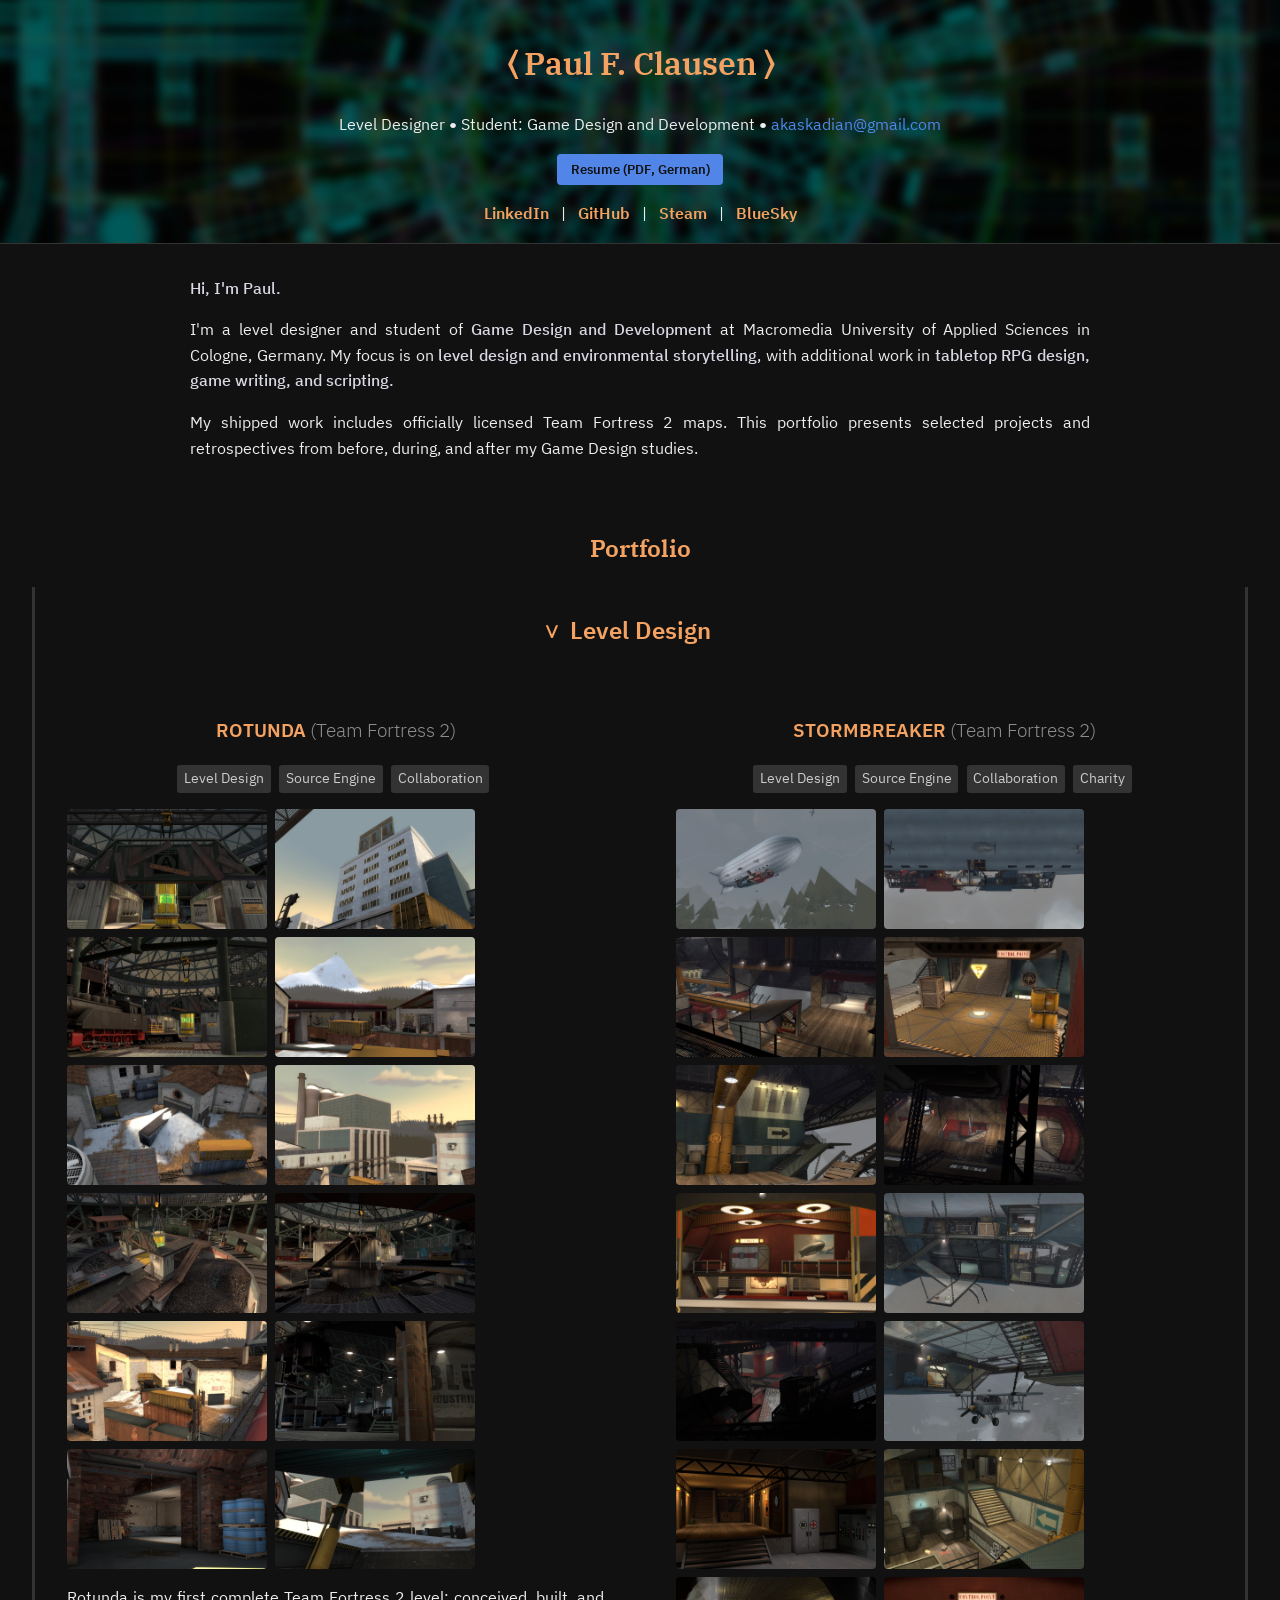
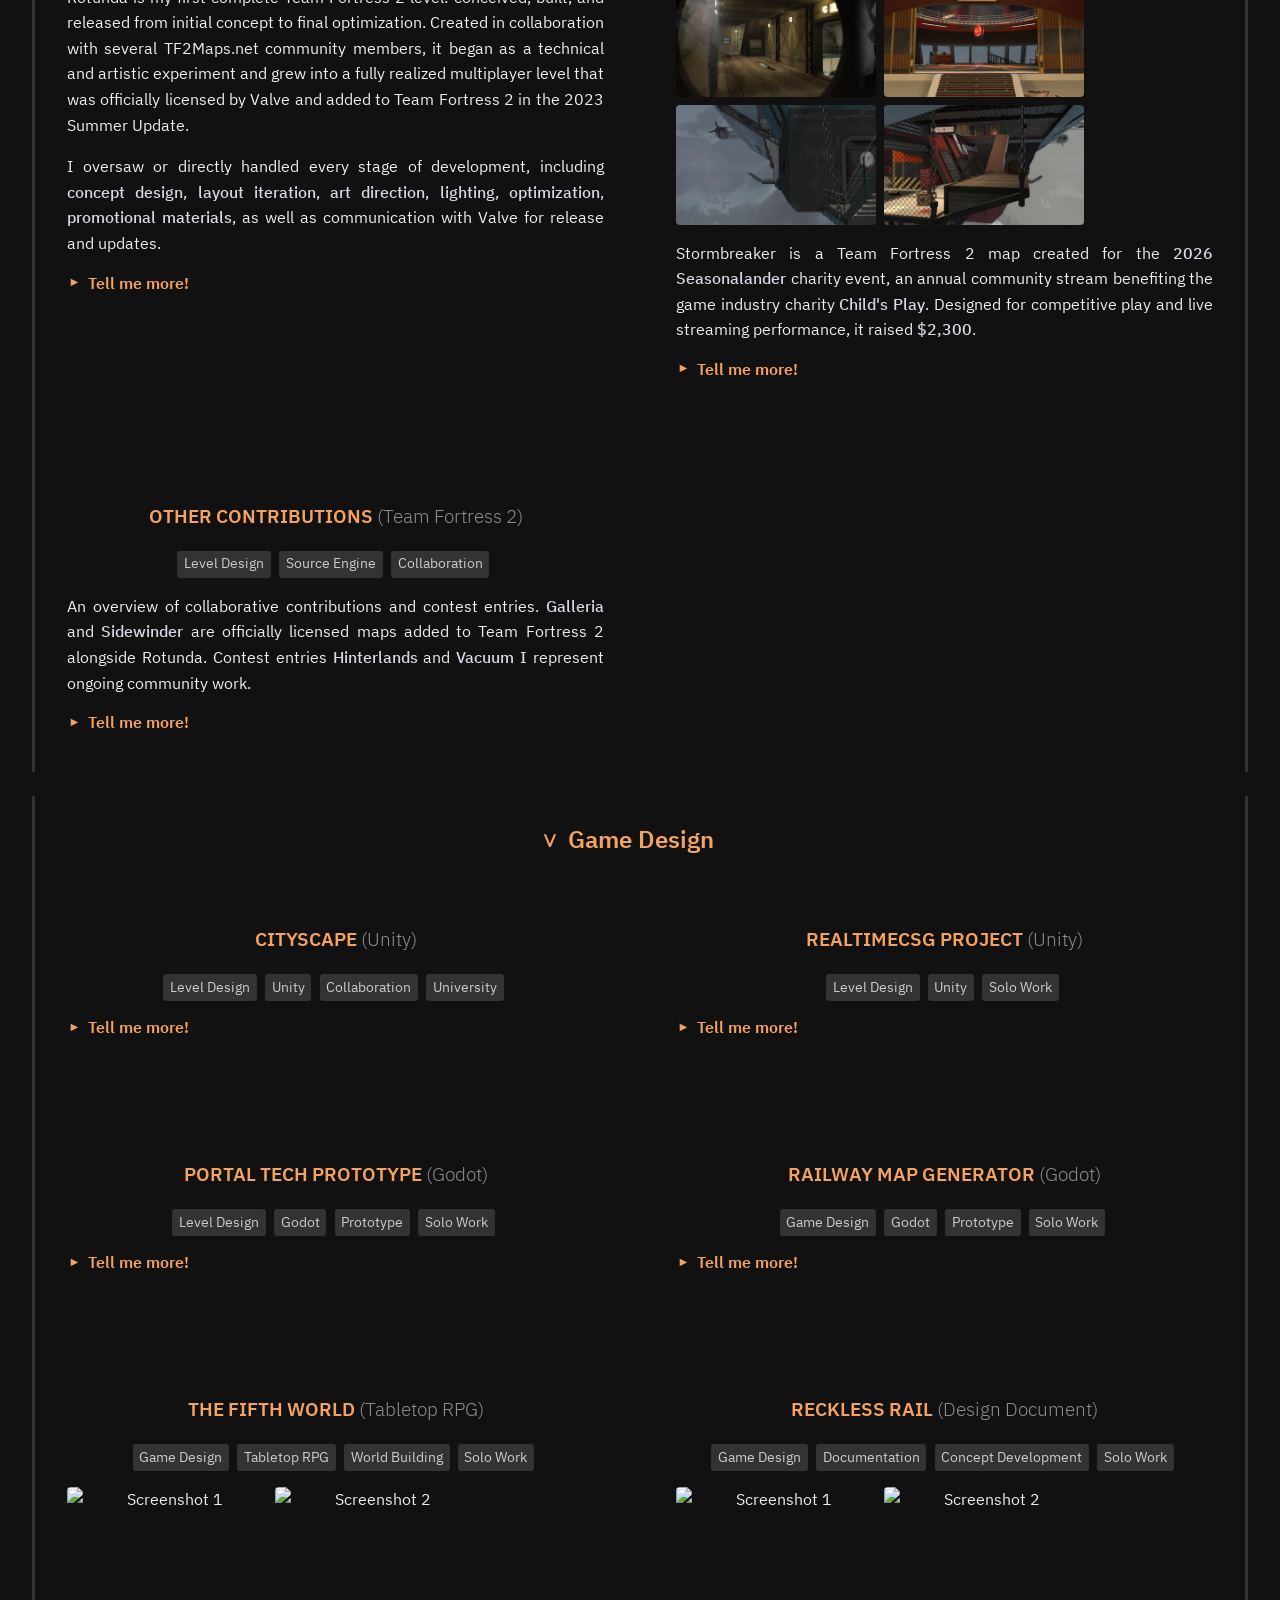
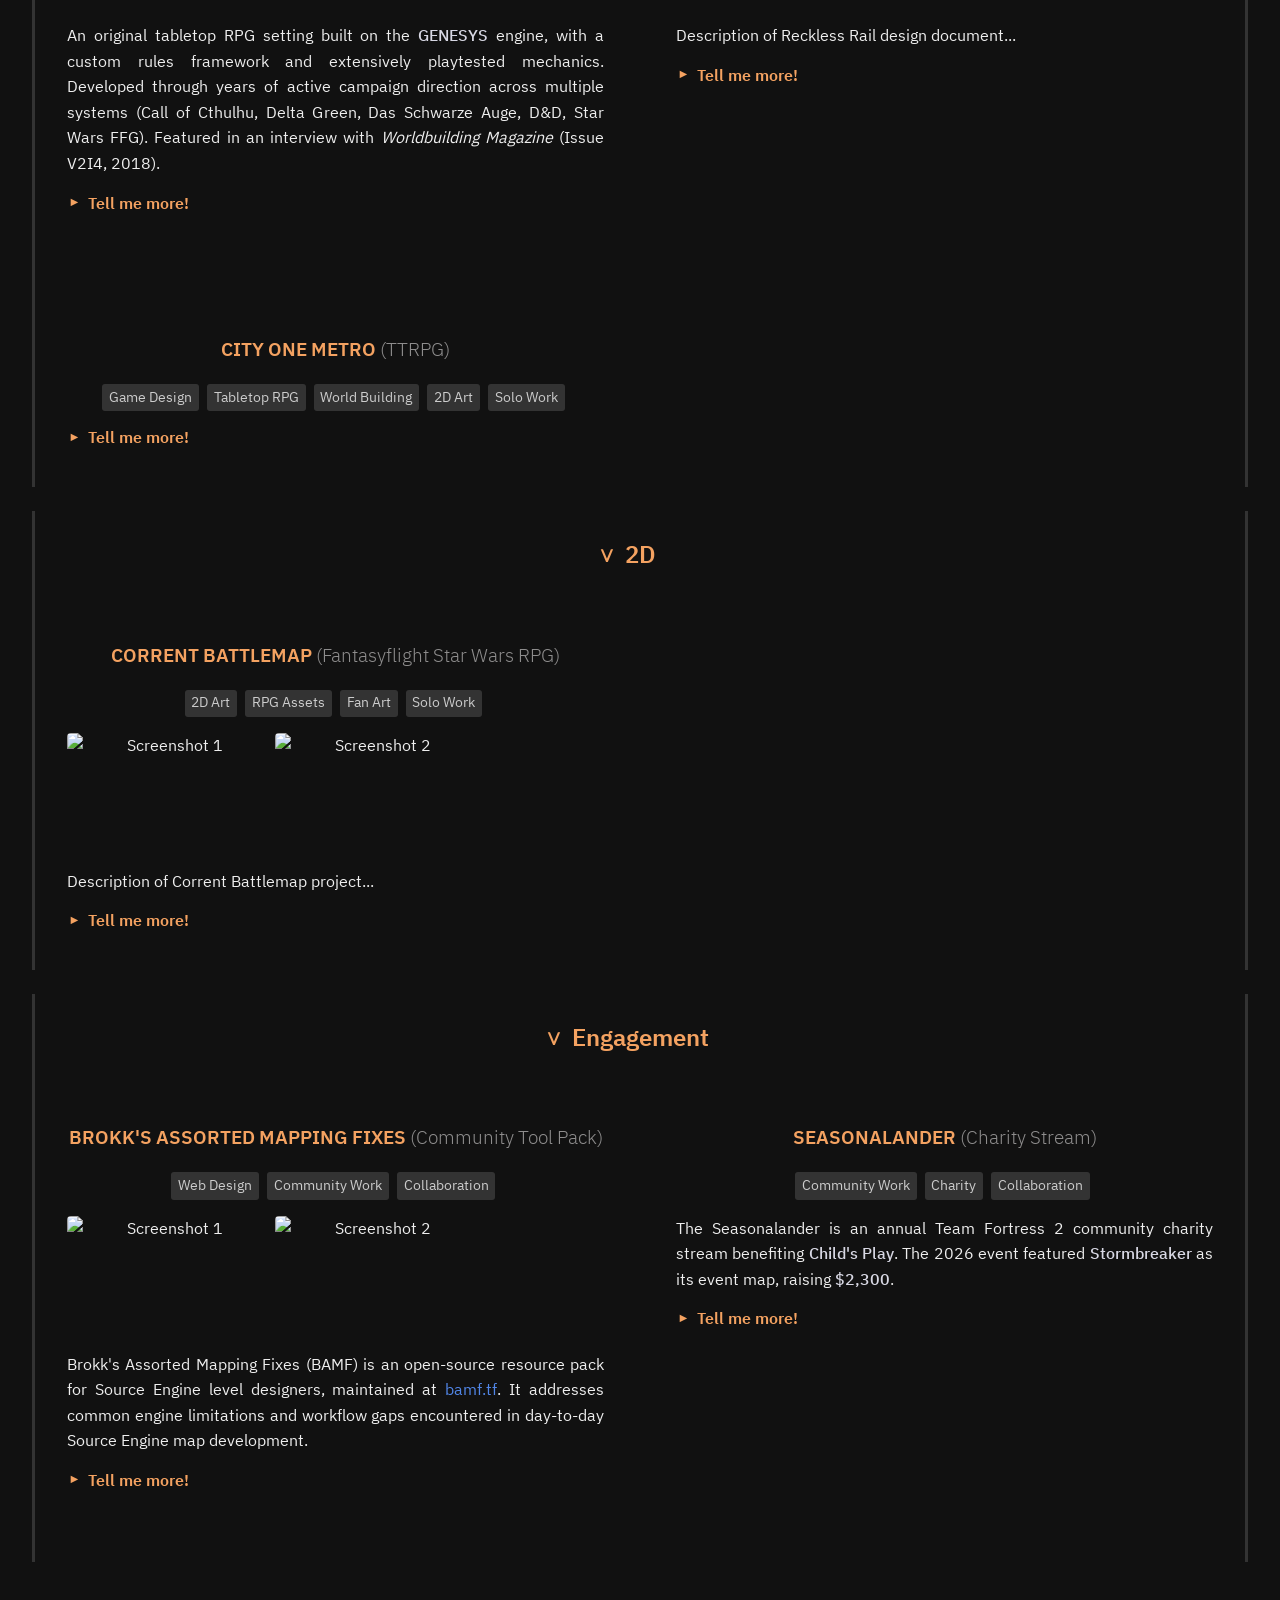
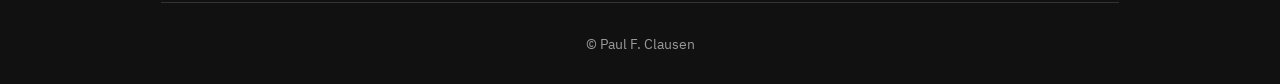
==== commit fc838aa1: "FONTS" ====
--- a/docs/index.html
+++ b/docs/index.html
@@ -10,8 +10,8 @@
 <body>
 
 <header>
-    <h1>Paul F. Clausen</h1>
-    <p class="bio">Level Designer | Student: Game Design and Development | <a href="mailto:akaskadian@gmail.com">akaskadian@gmail.com</a>
+    <h1><span class="math">⟨</span> Paul F. Clausen <span class="math">⟩</span></h1>
+    <p class="bio">Level Designer <span class="math">∙</span> Student: Game Design and Development <span class="math">∙</span> <a href="mailto:akaskadian@gmail.com">akaskadian@gmail.com</a>
     </p>
     <button class="resume-button" onclick="window.location.href='resume.pdf'">Resume (PDF, German)</button>
     <div class="social-links">
@@ -34,7 +34,7 @@
     <!-- LEVEL DESIGN Category -->
     <div class="portfolio-category">
         <h2 class="category-toggle">
-            <span class="category-arrow">▼</span>
+            <span class="category-arrow math">∨</span>
             Level Design
         </h2>
         <div class="category-content">
@@ -302,7 +302,7 @@
     <!-- GAME DESIGN Category -->
     <div class="portfolio-category">
         <h2 class="category-toggle">
-            <span class="category-arrow">▼</span>
+            <span class="category-arrow math">∨</span>
             Game Design
         </h2>
         <div class="category-content">
@@ -438,7 +438,7 @@
     <!-- 2D Category -->
     <div class="portfolio-category">
         <h2 class="category-toggle">
-            <span class="category-arrow">▼</span>
+            <span class="category-arrow math">∨</span>
             2D
         </h2>
         <div class="category-content">
@@ -469,7 +469,7 @@
     <!-- Engagement -->
     <div class="portfolio-category">
         <h2 class="category-toggle">
-            <span class="category-arrow">▼</span>
+            <span class="category-arrow math">∨</span>
             Engagement
         </h2>
         <div class="category-content">
--- a/docs/style.css
+++ b/docs/style.css
@@ -1,16 +1,75 @@
+/* ────────────────────────────────
+   Fonts
+────────────────────────────────── */
+
+@font-face {
+    font-family: 'IBM Plex Serif';
+    src: url('fonts/IBMPlexSerif-SemiBold.woff2') format('woff2');
+    font-weight: 600;
+    font-style: normal;
+    font-display: swap;
+}
+@font-face {
+    font-family: 'IBM Plex Serif';
+    src: url('fonts/IBMPlexSerif-ExtraLight.woff2') format('woff2');
+    font-weight: 200;
+    font-style: normal;
+    font-display: swap;
+}
+@font-face {
+    font-family: 'IBM Plex Sans';
+    src: url('fonts/IBMPlexSans-Regular.woff2') format('woff2');
+    font-weight: 400;
+    font-style: normal;
+    font-display: swap;
+}
+@font-face {
+    font-family: 'IBM Plex Sans';
+    src: url('fonts/IBMPlexSans-Light.woff2') format('woff2');
+    font-weight: 300;
+    font-style: normal;
+    font-display: swap;
+}
+@font-face {
+    font-family: 'IBM Plex Sans';
+    src: url('fonts/IBMPlexSans-Medium.woff2') format('woff2');
+    font-weight: 500;
+    font-style: normal;
+    font-display: swap;
+}
+@font-face {
+    font-family: 'IBM Plex Sans';
+    src: url('fonts/IBMPlexSans-SemiBold.woff2') format('woff2');
+    font-weight: 600;
+    font-style: normal;
+    font-display: swap;
+}
+@font-face {
+    font-family: 'IBM Plex Math';
+    src: url('fonts/IBMPlexMath-Regular.woff2') format('woff2');
+    font-weight: 400;
+    font-style: normal;
+    font-display: swap;
+}
+
 /* ────────────────────────────────
    Global Styles
 ────────────────────────────────── */
 
 body {
-    font-family: Arial, sans-serif;
+    font-family: 'IBM Plex Sans', Arial, sans-serif;
+    font-weight: 400;
     margin: 0;
     background: #111;
     color: #eee;
     line-height: 1.6;
 }
 
-strong { color: #d8d8e4; }
+button {
+    font-family: inherit;
+}
+
+strong { color: #d8d8e4; font-weight: 500; }
 
 a {
     color: #5186e8;
@@ -93,9 +152,24 @@
 }
 h3, h4, h5 { text-transform: uppercase; }
 
+h1 {
+    font-family: 'IBM Plex Serif', serif;
+    font-weight: 600;
+}
+
+.math {
+    font-family: 'IBM Plex Math', serif;
+}
+
 .h-weak {
     color: #8e8d8dff;
     text-transform: none;
+    font-weight: 300;
+}
+
+h2, h3, h4, h5 {
+    font-family: 'IBM Plex Sans', Arial, sans-serif;
+    font-weight: 600;
 }
 
 /* ────────────────────────────────
@@ -385,9 +459,8 @@
 
 .detail-content h2 {
     text-align: center;
-    text-transform: none;
+    text-transform: uppercase;
     border-bottom: 1px solid #333;
-    text-transform: uppercase;
     padding-bottom: 0.3em;
     margin-bottom: 1em;
     margin-top: 0;
@@ -400,6 +473,15 @@
     padding-right: 1.2em;
     margin: 1.5em 0;
     color: #ccc;
+}
+
+.detail-therefore {
+    text-align: center;
+    font-family: 'IBM Plex Math', serif;
+    font-size: 1.4em;
+    color: #f4a261;
+    margin: 0 0 0.5em;
+    opacity: 0.7;
 }
 
 .detail-links {
@@ -452,7 +534,7 @@
     white-space: nowrap;
 }
 .credit-role::after {
-    content: "";
+    content: "|";
     padding: 0 0.4em;
 }
 .credit-name {
@@ -493,7 +575,7 @@
 
 figure.float-left,
 figure.float-right {
-    max-width: 500px;
+    max-width: 450px;
     margin-bottom: 1em;
     clear: both;
 }
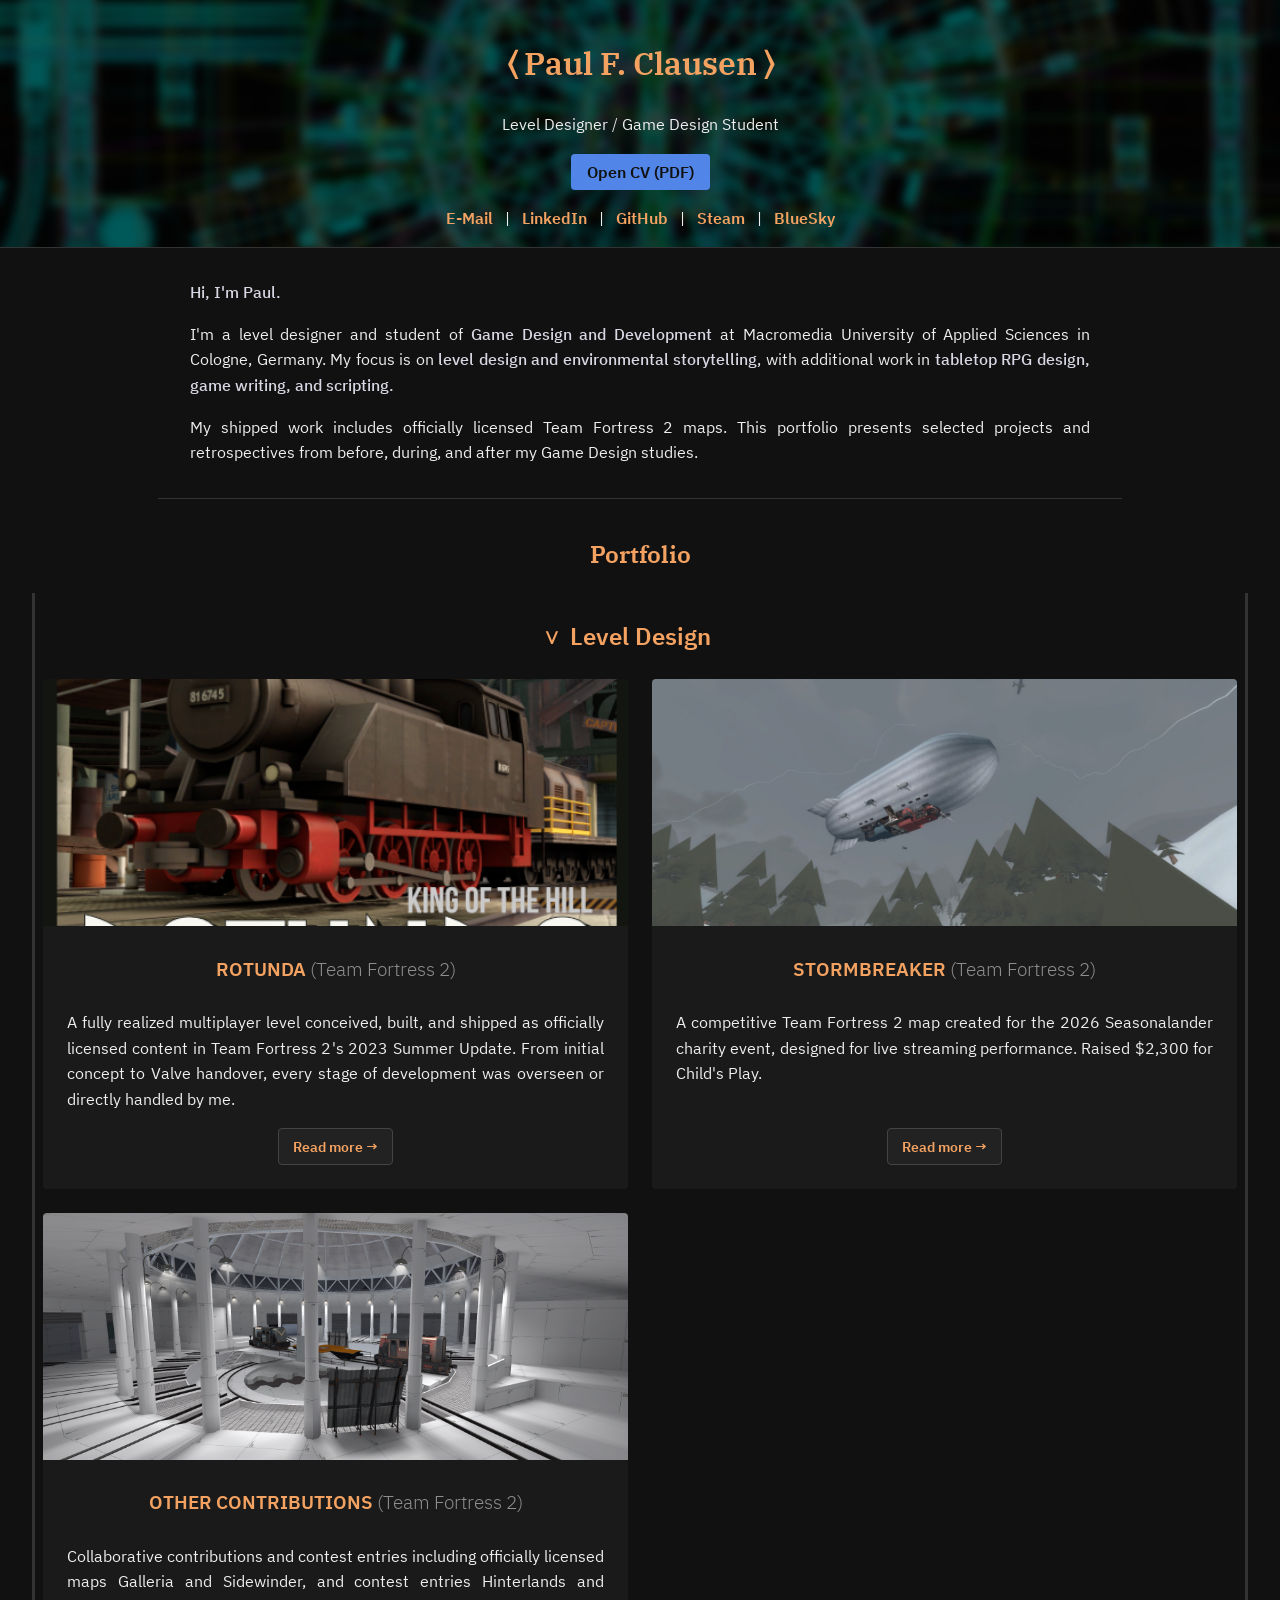
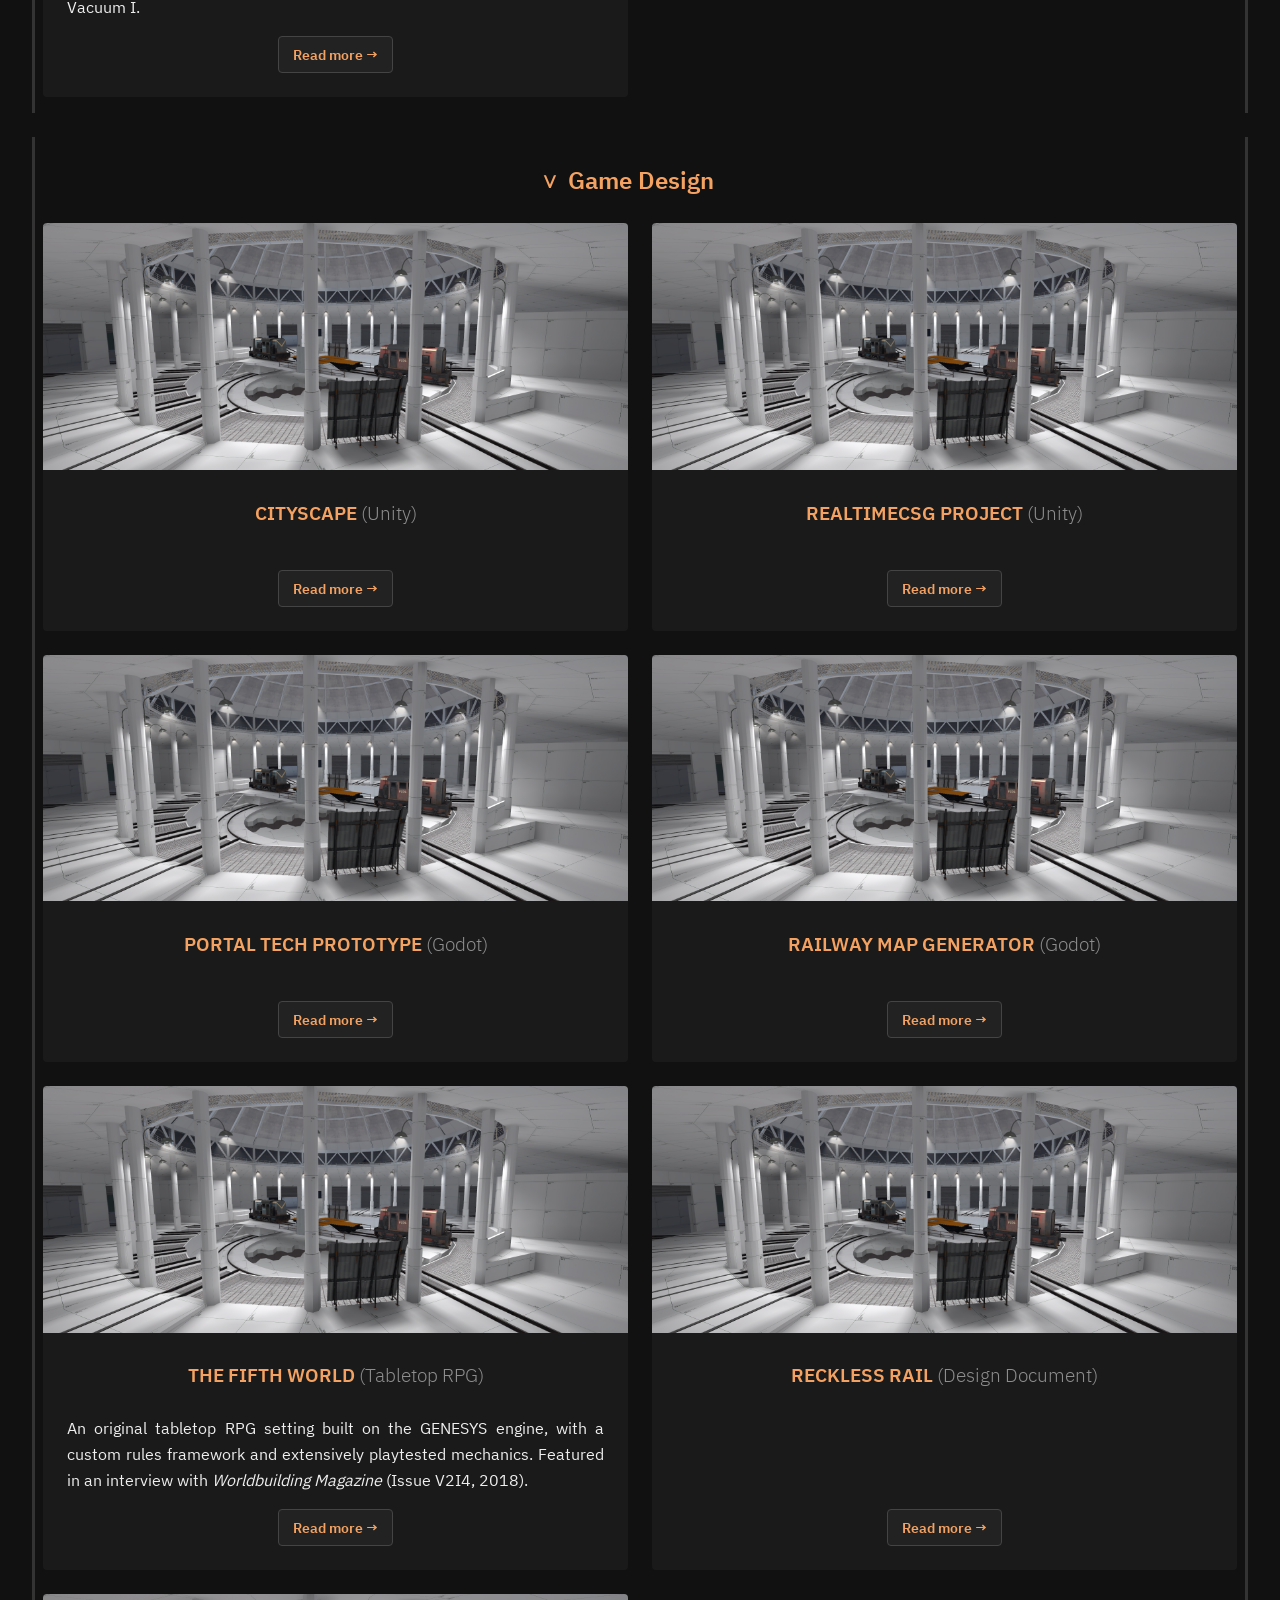
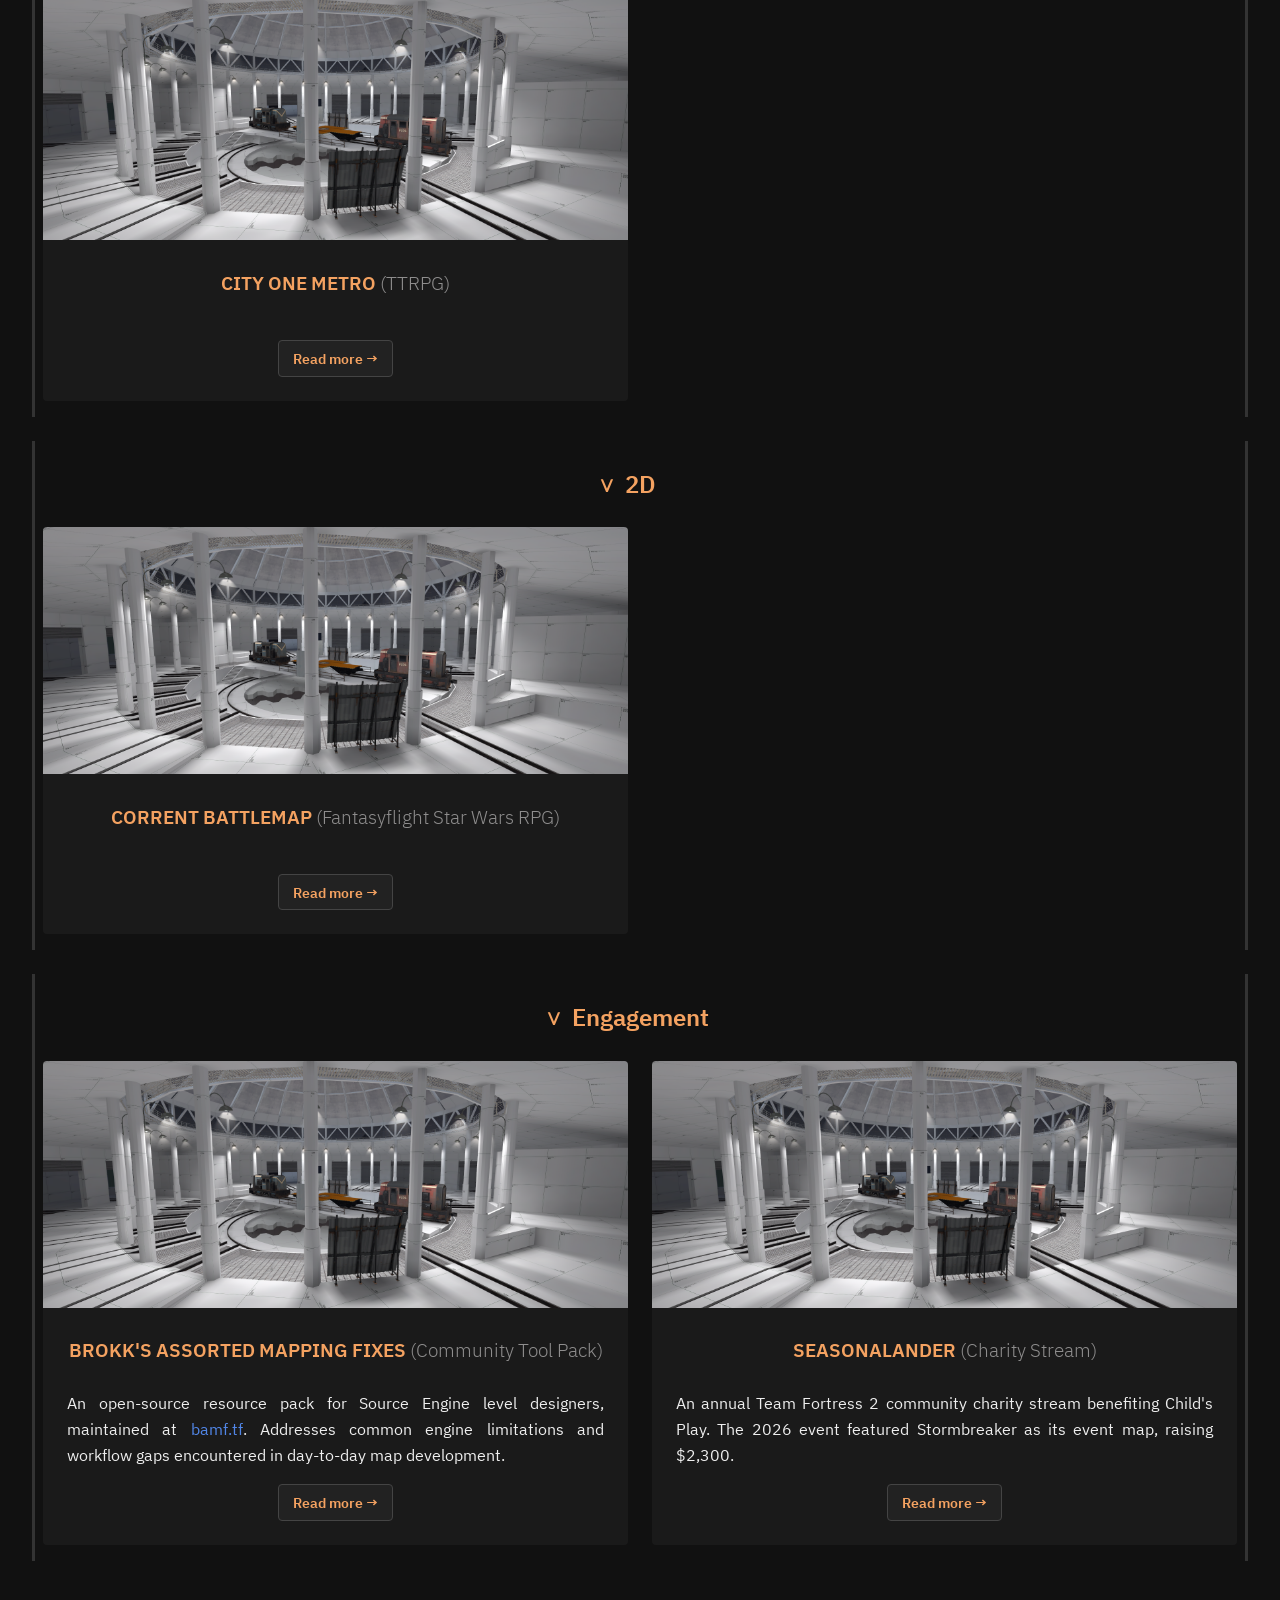
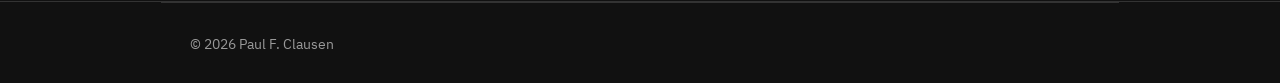
==== commit 20d13785: "index rework" ====
--- a/docs/index.html
+++ b/docs/index.html
@@ -3,24 +3,13 @@
 <head>
     <meta charset="UTF-8">
     <meta name="viewport" content="width=device-width, initial-scale=1">
-    <title>Portfolio - Paul F. Clausen</title>
+    <title>Portfolio — Paul F. Clausen</title>
     <meta name="description" content="Portfolio of Paul F. Clausen — level designer and game design student. Shipped work includes officially licensed Team Fortress 2 maps for Valve.">
     <link rel="stylesheet" href="style.css">
 </head>
 <body>
 
-<header>
-    <h1><span class="math">⟨</span> Paul F. Clausen <span class="math">⟩</span></h1>
-    <p class="bio">Level Designer <span class="math">∙</span> Student: Game Design and Development <span class="math">∙</span> <a href="mailto:akaskadian@gmail.com">akaskadian@gmail.com</a>
-    </p>
-    <button class="resume-button" onclick="window.location.href='resume.pdf'">Resume (PDF, German)</button>
-    <div class="social-links">
-        <a href="#">LinkedIn</a> |
-        <a href="#">GitHub</a> |
-        <a href="#">Steam</a> |
-        <a href="#">BlueSky</a>
-    </div>
-</header>
+<div id="site-header"></div>
 
 <section id="overview">
     <p><strong>Hi, I'm Paul.</strong></p>
@@ -38,264 +27,36 @@
             Level Design
         </h2>
         <div class="category-content">
+
             <div class="portfolio-item">
-                <h3>Rotunda <span class="h-weak">(Team Fortress 2)</span></h3>
-                <div class="tags">
-                    <span class="tag">Level Design</span>
-                    <span class="tag">Source Engine</span>
-                    <span class="tag">Collaboration</span>
-                </div>
-
-                <div class="gallery">
-                    <img src="rotunda/01.jpg" alt="Screenshot">
-                    <img src="rotunda/02.jpg" alt="Screenshot">
-                    <img src="rotunda/03.jpg" alt="Screenshot">
-                    <img src="rotunda/04.jpg" alt="Screenshot">
-                    <img src="rotunda/05.jpg" alt="Screenshot">
-                    <img src="rotunda/06.jpg" alt="Screenshot">
-                    <img src="rotunda/07.jpg" alt="Screenshot">
-                    <img src="rotunda/08.jpg" alt="Screenshot">
-                    <img src="rotunda/10.jpg" alt="Screenshot">
-                    <img src="rotunda/11.jpg" alt="Screenshot">
-                    <img src="rotunda/12.jpg" alt="Screenshot">
-                    <img src="rotunda/13.jpg" alt="Screenshot">
-                </div>
-                <p>Rotunda is my first complete Team Fortress 2 level: conceived, built, and released from initial
-                    concept to final optimization. Created in collaboration with several TF2Maps.net community members,
-                    it began as a technical and artistic experiment and grew into a fully realized multiplayer level
-                    that was officially licensed by Valve and added to Team Fortress 2 in the 2023 Summer Update.</p>
-                <p>I oversaw or directly handled every stage of development, including <strong>concept design</strong>,
-                    <strong>layout iteration</strong>, <strong>art direction</strong>, <strong>lighting</strong>,
-                    <strong>optimization</strong>, <strong>promotional materials</strong>, as well as communication with
-                    Valve for release and updates.</p>
-                <div class="spoiler">
-                    <button class="spoiler-toggle"><span class="spoiler-arrow">▼</span>Tell me more!</button>
-                    <div class="spoiler-content">
-                        
-                    <p>This retrospective outlines the project’s evolution, design decisions, technical
-                            problem-solving, and team collaboration that turned an experimental prototype into an
-                            official, shipped game level.</p>
-
-                        <p><strong><a href="https://steamcommunity.com/sharedfiles/filedetails/?id=2964421291"
-                                      target="_blank">Steam Workshop</a><br>
-                            <a href="https://wiki.teamfortress.com/wiki/Rotunda" target="_blank">Official TF2
-                                Wiki</a><br>
-                            <a href="https://www.youtube.com/watch?v=I25HIeLsrCk" target="_blank">Promotional
-                                Trailer</a><br>
-                            <a href="https://tf2maps.net/downloads/rotunda.15064/" target="_blank">Update
-                                History</a></strong></p>
-
-                        <h4>Idea</h4>
-                        <p>The project began as an art and lighting test for a realistic German railway roundhouse,
-                            based on the Rundlokschuppen Rummelsburg in Berlin, which is a fantastic setpiece for level
-                            design all by itself. This proved challenging, as the brush-based Source Engine gets rather
-                            cranky about angled geometry. A great deal of trickery, experimentation, and optimization
-                            was required to create a convincing round (though technically 24-sided) building as the
-                            level’s central structure. During this stage, I worked primarily from photographic reference
-                            of the real building and similar industrial architecture.</p>
-
-                        <p>The original concept was far more expansive and dynamic: the roundhouse was intended to serve
-                            as the middle control point in a larger Territorial Control level tentatively named tc_hex,
-                            comparable to Call of Duty’s and Battlefront’s Domination modes. The central point
-                            structure, initially more nimble, was meant to rotate during certain game states, forcing
-                            players to adapt to a dynamically shifting environment. After much experimentation with
-                            rotating geometry in the Source Engine, this feature was cut for reasons that should be
-                            obvious to anyone who has ever fought with this engine. Still, it was extremely fun to try, and I
-                            consider it an early lesson in recognizing when technical limits outweigh ambitious
-                            ideas.</p>
-
-                        <div class="image-with-caption">
-                            <img src="rotunda/hex01.png" alt="Screenshot" class="centered-image">
-                            <img src="rotunda/hex02.png" alt="Screenshot" class="centered-image">
-                            <div class="caption">Early whitebox for tc_hex with fully open layout.</div>
-                        </div>
-
-                        <h4>Layout</h4>
-                        <p>Once the concept turned into a playable layout, I began testing in earnest using
-                            TF2Maps.net’s excellent testing and feedback infrastructure. Constant player feedback was
-                            instrumental in improving both the level and my own skills. Before the Steam Workshop
-                            release, Rotunda was tested over 30 times, usually with myself present.</p>
-
-                        <p>The level underwent several reworks. The team spawns went through at least three iterations,
-                            one of which required rotating the level’s center by 45° to improve player flow toward mid.
-                            The central control point structure – originally a simple turntable with two trains facing
-                            each other – was reworked even more extensively. The final (less realistic) version serves
-                            as a piece of high ground and a visually dominant objective, while also blocking sightlines
-                            to aid performance and class balance. It can be considered a compromise between the thematic
-                            idea, gameplay feedback, and technical considerations.</p>
-
-                        <p>Interestingly, the train hazard passing in front of the team spawns required very little
-                            iteration beyond bug fixes and collision improvements. Players immediately accepted it (and
-                            often praised it for its novelty).</p>
-
-                        <p>I added new routes and flanks: a lower basement route for sneaky players, high platforms for
-                            explosive classes, and a “back gallery” almost encircling the central courtyard. Balancing
-                            sightlines here was challenging; since the layout uses mirror symmetry, any change had to be
-                            reflected across the level, potentially creating unintended new sightlines for the next
-                            iteration of testing.</p>
-
-                        <p>This stage lasted roughly two months. Parts of the exterior were made in collaboration with
-                            community mapper Rhamkin. We worked in tandem, exchanging nightly builds and feedback.</p>
-
-                        <h4>Artpass</h4>
-                        <p>Some layouts require intense brainstorming to fit a theme, since fun TF2 layouts often ignore
-                            architectural (or, really, any) logic. Luckily, Rotunda’s artpass came naturally. I had
-                            already gathered references for specific areas, which helped establish the intended
-                            atmosphere and decide which stock TF2 assets to use, which to source from other community
-                            creators, and which to produce ourselves. During this stage I enlisted modelers FGD5 and
-                            Fancyy.</p>
-
-                        <p>To meet the Summer Update deadline, I used as many existing assets as possible, but some
-                            things had to be made from scratch to sell the level’s premise. Two hero props stand out:
-                            FGD5’s steam engine, based on the German BR81 locomotive, and the control point’s nuclear
-                            waste tank, based on a child’s understanding of “radioactive danger.” As is standard for TF2
-                            levels, I designed lighting and layout around these props to make them both visual anchors
-                            and navigation landmarks.</p>
-
-                        <p>The main areas (mid, basement, gallery, exterior, spawns) draw from European railway
-                            infrastructure and industrial facilities. The level is meant to look abandoned, but not
-                            dead: someone clearly still uses it for storage, but it’s seen better days. TF2’s trademark
-                            sense of spytech and mystery is intended to come through in details: a truck engine still
-                            running, flickering computers, mysterious boxes on mysterious cargo platforms. Nothing is
-                            more fun, as both creator and player, than imagining the level as part of a larger unseen
-                            whole.</p>
-
-                        <p>This stage lasted about a month. I handled texture recolors and some material edits myself,
-                            while our two modelers created bespoke models (steam engine, waste tank, metal beams, handrails), often from my blockouts or specifications. We also used a modest selection of
-                            community assets in addition to TF2’s base library.</p>
-
-                        <div class="image-with-caption">
-                            <img src="rotunda/traincars.gif" alt="Screenshot" class="centered-image">
-                            <div class="caption">Train cars as a dynamic player element.</div>
-                        </div>
-
-                        <h4>Optimization</h4>
-                        <p>The Source Engine’s BSP visibility system can be helpful in reducing render load, but large,
-                            complex spaces tend to defeat it. Rotunda features both. Manual vis optimization mainly
-                            involved cutting visleafs to control what could be “seen” from specific areas, but some
-                            small layout changes were necessary too. I added sightline blockers, occluders, and manual
-                            prop fades to nearly every model. These changes reduced overdraw and improved framerates for
-                            the central area.</p>
-
-                        <p>This stage lasted about a week.</p>
-
-                        <div class="image-with-caption">
-                            <img src="rotunda/14.jpg" alt="Screenshot" class="centered-image">
-                            <div class="caption">Orthographic level overview showcasing angled geometry and
-                                out-of-bounds detailing.
-                            </div>
-                        </div>
-
-                        <h4>Release &amp; Promotion</h4>
-                        <p>As the project neared completion, I created promotional graphics such as the Steam Workshop
-                            thumbnail and other related materials. I also contacted Tails8521 about producing a gameplay
-                            trailer to increase visibility (and because it’s cool).</p>
-
-                        <p>Rhamkin and I combed through playtest demos (in-game recordings) to identify interesting
-                            moments, which Tails used to construct and film a cinematic flythrough of the level. As a
-                            bonus, this process helped give the level a few minor touch-ups and lighting improvements
-                            that were previously overlooked.</p>
-
-                        <p>Eventually, the project was selected by Valve for inclusion in Team Fortress 2. I coordinated
-                            the handover of project files to Valve and implemented additional changes based on technical
-                            requirements and feedback.</p>
-
-                        <div class="image-with-caption">
-                            <img src="rotunda/thumbnail.png" alt="Screenshot" class="centered-image">
-                            <div class="caption">Steam Workshop thumbnail.</div>
-                        </div>
-
-                        <h4>Teamwork</h4>
-                        <p>While I consider Rotunda “my” project, it would not have been possible without the team.
-                            Rhamkin’s guidance and experience, FGD5’s and Fancyy’s modeling and texturing, and
-                            Tails8521’s trailer were all essential to realizing the level’s full potential.</p>
-
-                        <p>While this project was at times stressful, I blame this fully on my own (relative)
-                            inexperience, as working in collaboration with my fellow community members and creatives was
-                            a fantastic experience from start to finish. Communication required patience from all of us,
-                            since every team member was from a different European country. Humor helped here, as well as
-                            Rhamkin’s contagious optimism regarding the map’s success.</p>
-
-                        <p>Through this project, I learned about level design, player flow, scripting, environmental
-                            art, project management, and intercultural communication, and probably a dozen other
-                            subjects. The experience and its success cemented my passion for level design and my desire
-                            to enter the game industry professionally. It remains a foundational experience in the way I
-                            think about spatial design.</p>
-
-                        <h4>Rotunda was made in collaboration with:</h4>
-                        <ul>
-                            <li>Artpass: <strong>Rhafael "Rhamkin" Oliveira</strong> (<a
-                                    href="https://steamcommunity.com/profiles/76561198166982173"
-                                    target="_blank">Steam</a>)
-                            </li>
-                            <li>Bespoke models: <strong>Roman "FanCyy" Malashkevich</strong> (<a
-                                    href="https://steamcommunity.com/id/_fancyy" target="_blank">Steam</a>)
-                            </li>
-                            <li>Bespoke models: <strong>Alex "FGD5" Stewart</strong> (<a
-                                    href="https://steamcommunity.com/id/fgd5" target="_blank">Steam</a>)
-                            </li>
-                            <li>Promotional trailer: <strong>Bertrand "Tails8521" Penguilly</strong> (<a
-                                    href="https://steamcommunity.com/id/tails8521" target="_blank">Steam</a>)
-                            </li>
-                        </ul>
-
-                        <div class="image-with-caption">
-                            <img src="rotunda/testimonies.png" alt="Screenshot" class="centered-image">
-                            <div class="caption">Promotional image with playtesting feedback by TF2Maps players.</div>
-                        </div>
+                <img class="portfolio-hero" src="rotunda/thumbnail.png" alt="Rotunda">
+                <div class="portfolio-item-body">
+                    <h3>Rotunda <span class="h-weak">(Team Fortress 2)</span></h3>
+                    <p>A fully realized multiplayer level conceived, built, and shipped as officially licensed content in Team Fortress 2's 2023 Summer Update. From initial concept to Valve handover, every stage of development was overseen or directly handled by me.</p>
+                    <div class="detail-links">
+                        <a href="rotunda.html">Read more →</a>
                     </div>
                 </div>
             </div>
+
             <div class="portfolio-item">
-                <h3>Stormbreaker <span class="h-weak">(Team Fortress 2)</span></h3>
-                <div class="tags">
-                    <span class="tag">Level Design</span>
-                    <span class="tag">Source Engine</span>
-                    <span class="tag">Collaboration</span>
-                    <span class="tag">Charity</span>
-                </div>
-                <div class="gallery">
-                    <img src="stormbreaker/01.jpg" alt="Screenshot">
-                    <img src="stormbreaker/02.jpg" alt="Screenshot">
-                    <img src="stormbreaker/03.jpg" alt="Screenshot">
-                    <img src="stormbreaker/04.jpg" alt="Screenshot">
-                    <img src="stormbreaker/06.jpg" alt="Screenshot">
-                    <img src="stormbreaker/07.jpg" alt="Screenshot">
-                    <img src="stormbreaker/08.jpg" alt="Screenshot">
-                    <img src="stormbreaker/09.jpg" alt="Screenshot">
-                    <img src="stormbreaker/10.jpg" alt="Screenshot">
-                    <img src="stormbreaker/12.jpg" alt="Screenshot">
-                    <img src="stormbreaker/13.jpg" alt="Screenshot">
-                    <img src="stormbreaker/14.jpg" alt="Screenshot">
-                    <img src="stormbreaker/15.jpg" alt="Screenshot">
-                    <img src="stormbreaker/18.jpg" alt="Screenshot">
-                    <img src="stormbreaker/19.jpg" alt="Screenshot">
-                    <img src="stormbreaker/20.jpg" alt="Screenshot">
-                </div>
-                <p>Stormbreaker is a Team Fortress 2 map created for the <strong>2026 Seasonalander</strong> charity event, an annual community stream benefiting the game industry charity <strong>Child's Play</strong>. Designed for competitive play and live streaming performance, it raised <strong>$2,300</strong>.</p>
-                <div class="spoiler">
-                    <button class="spoiler-toggle"><span class="spoiler-arrow">▼</span>Tell me more!</button>
-                    <div class="spoiler-content">
-                        <!-- TODO: Short art breakdown; competitive balancing notes -->
-                    </div>
+                <img class="portfolio-hero" src="stormbreaker/01.jpg" alt="Stormbreaker">
+                <div class="portfolio-item-body">
+                    <h3>Stormbreaker <span class="h-weak">(Team Fortress 2)</span></h3>
+                    <p>A competitive Team Fortress 2 map created for the 2026 Seasonalander charity event, designed for live streaming performance. Raised $2,300 for Child's Play.</p>
+                    <div class="detail-links"><a href="stormbreaker.html">Read more →</a></div>
                 </div>
             </div>
+
             <div class="portfolio-item">
-                <h3>Other Contributions <span class="h-weak">(Team Fortress 2)</span></h3>
-                <div class="tags">
-                    <span class="tag">Level Design</span>
-                    <span class="tag">Source Engine</span>
-                    <span class="tag">Collaboration</span>
-                </div>
-                <!-- TODO: Add representative screenshots -->
-                <p>An overview of collaborative contributions and contest entries. <strong>Galleria</strong> and <strong>Sidewinder</strong> are officially licensed maps added to Team Fortress 2 alongside Rotunda. Contest entries <strong>Hinterlands</strong> and <strong>Vacuum I</strong> represent ongoing community work.</p>
-                <div class="spoiler">
-                    <button class="spoiler-toggle"><span class="spoiler-arrow">▼</span>Tell me more!</button>
-                    <div class="spoiler-content">
-                        <!-- TODO: Per-entry breakdown — Galleria, Sidewinder (role, scope, Valve coordination), Hinterlands, Vacuum I (contest context) -->
-                    </div>
+                <img class="portfolio-hero" src="rotunda/hex01.png" alt="Placeholder">
+                <div class="portfolio-item-body">
+                    <h3>Other Contributions <span class="h-weak">(Team Fortress 2)</span></h3>
+                    <p>Collaborative contributions and contest entries including officially licensed maps Galleria and Sidewinder, and contest entries Hinterlands and Vacuum I.</p>
+                    <div class="detail-links"><a href="contributions.html">Read more →</a></div>
                 </div>
             </div>
+
         </div>
     </div>
 
@@ -306,132 +67,70 @@
             Game Design
         </h2>
         <div class="category-content">
+
             <div class="portfolio-item">
-                <h3>Cityscape <span class="h-weak">(Unity)</span></h3>
-                <div class="tags">
-                    <span class="tag">Level Design</span>
-                    <span class="tag">Unity</span>
-                    <span class="tag">Collaboration</span>
-                    <span class="tag">University</span>
-                </div>
-                <!-- TODO: Add screenshots -->
-                <p><!-- TODO: Description of Cityscape university project (Macromedia University). --></p>
-                <div class="spoiler">
-                    <button class="spoiler-toggle"><span class="spoiler-arrow">▼</span>Tell me more!</button>
-                    <div class="spoiler-content">
-                        <!-- TODO: Design breakdown, collaboration context -->
-                    </div>
-                </div>
-            </div>
-            <div class="portfolio-item">
-                <h3>RealtimeCSG Project <span class="h-weak">(Unity)</span></h3>
-                <div class="tags">
-                    <span class="tag">Level Design</span>
-                    <span class="tag">Unity</span>
-                    <span class="tag">Solo Work</span>
-                </div>
-                <!-- TODO: Add screenshots -->
-                <p><!-- TODO: Description of RealtimeCSG Unity project. --></p>
-                <div class="spoiler">
-                    <button class="spoiler-toggle"><span class="spoiler-arrow">▼</span>Tell me more!</button>
-                    <div class="spoiler-content">
-                        <!-- TODO: Design and technical breakdown -->
-                    </div>
-                </div>
-            </div>
-            <div class="portfolio-item">
-                <h3>Portal Tech Prototype <span class="h-weak">(Godot)</span></h3>
-                <div class="tags">
-                    <span class="tag">Level Design</span>
-                    <span class="tag">Godot</span>
-                    <span class="tag">Prototype</span>
-                    <span class="tag">Solo Work</span>
-                </div>
-                <!-- TODO: Add screenshots or video capture -->
-                <p><!-- TODO: Description of Godot portal tech and level design prototype. --></p>
-                <div class="spoiler">
-                    <button class="spoiler-toggle"><span class="spoiler-arrow">▼</span>Tell me more!</button>
-                    <div class="spoiler-content">
-                        <!-- TODO: Technical breakdown, design intent -->
-                    </div>
-                </div>
-            </div>
-            <div class="portfolio-item">
-                <h3>Railway Map Generator <span class="h-weak">(Godot)</span></h3>
-                <div class="tags">
-                    <span class="tag">Game Design</span>
-                    <span class="tag">Godot</span>
-                    <span class="tag">Prototype</span>
-                    <span class="tag">Solo Work</span>
-                </div>
-                <!-- TODO: Add screenshots or demo -->
-                <p><!-- TODO: Description of Godot procedural railway map generator prototype. --></p>
-                <div class="spoiler">
-                    <button class="spoiler-toggle"><span class="spoiler-arrow">▼</span>Tell me more!</button>
-                    <div class="spoiler-content">
-                        <!-- TODO: Technical and design breakdown -->
-                    </div>
-                </div>
-            </div>
-            <div class="portfolio-item">
-                <h3>The Fifth World <span class="h-weak">(Tabletop RPG)</span></h3>
-                <div class="tags">
-                    <span class="tag">Game Design</span>
-                    <span class="tag">Tabletop RPG</span>
-                    <span class="tag">World Building</span>
-                    <span class="tag">Solo Work</span>
-                </div>
-                <div class="gallery">
-                    <img src="placeholder3.jpg" alt="Screenshot 1">
-                    <img src="placeholder4.jpg" alt="Screenshot 2">
-                </div>
-                <p>An original tabletop RPG setting built on the <strong>GENESYS</strong> engine, with a custom rules framework and extensively playtested mechanics. Developed through years of active campaign direction across multiple systems (Call of Cthulhu, Delta Green, Das Schwarze Auge, D&amp;D, Star Wars FFG). Featured in an interview with <em>Worldbuilding Magazine</em> (Issue V2I4, 2018).</p>
-                <div class="spoiler">
-                    <button class="spoiler-toggle"><span class="spoiler-arrow">▼</span>Tell me more!</button>
-                    <div class="spoiler-content">
-                        <!-- content here -->
-                    </div>
+                <img class="portfolio-hero" src="rotunda/hex01.png" alt="Placeholder">
+                <div class="portfolio-item-body">
+                    <h3>Cityscape <span class="h-weak">(Unity)</span></h3>
+                    <p><!-- TODO: Description of Cityscape university project (Macromedia University). --></p>
+                    <div class="detail-links"><a href="cityscape.html">Read more →</a></div>
                 </div>
             </div>
 
             <div class="portfolio-item">
-                <h3>Reckless Rail <span class="h-weak">(Design Document)</span></h3>
-                <div class="tags">
-                    <span class="tag">Game Design</span>
-                    <span class="tag">Documentation</span>
-                    <span class="tag">Concept Development</span>
-                    <span class="tag">Solo Work</span>
-                </div>
-                <div class="gallery">
-                    <img src="placeholder5.jpg" alt="Screenshot 1">
-                    <img src="placeholder6.jpg" alt="Screenshot 2">
-                </div>
-                <p>Description of Reckless Rail design document...</p>
-                <div class="spoiler">
-                    <button class="spoiler-toggle"><span class="spoiler-arrow">▼</span>Tell me more!</button>
-                    <div class="spoiler-content">
-                        <!-- content here -->
-                    </div>
+                <img class="portfolio-hero" src="rotunda/hex01.png" alt="Placeholder">
+                <div class="portfolio-item-body">
+                    <h3>RealtimeCSG Project <span class="h-weak">(Unity)</span></h3>
+                    <p><!-- TODO: Description of RealtimeCSG Unity project. --></p>
+                    <div class="detail-links"><a href="realtimecsg.html">Read more →</a></div>
                 </div>
             </div>
+
             <div class="portfolio-item">
-                <h3>City One Metro <span class="h-weak">(TTRPG)</span></h3>
-                <div class="tags">
-                    <span class="tag">Game Design</span>
-                    <span class="tag">Tabletop RPG</span>
-                    <span class="tag">World Building</span>
-                    <span class="tag">2D Art</span>
-                    <span class="tag">Solo Work</span>
-                </div>
-                <!-- TODO: Add images of the metro plan -->
-                <p><!-- TODO: Description of City One Metro transit map — part of The Fifth World TTRPG setting. --></p>
-                <div class="spoiler">
-                    <button class="spoiler-toggle"><span class="spoiler-arrow">▼</span>Tell me more!</button>
-                    <div class="spoiler-content">
-                        <!-- TODO: Design context, connection to The Fifth World setting -->
-                    </div>
+                <img class="portfolio-hero" src="rotunda/hex01.png" alt="Placeholder">
+                <div class="portfolio-item-body">
+                    <h3>Portal Tech Prototype <span class="h-weak">(Godot)</span></h3>
+                    <p><!-- TODO: Description of Godot portal tech and level design prototype. --></p>
+                    <div class="detail-links"><a href="portal.html">Read more →</a></div>
                 </div>
             </div>
+
+            <div class="portfolio-item">
+                <img class="portfolio-hero" src="rotunda/hex01.png" alt="Placeholder">
+                <div class="portfolio-item-body">
+                    <h3>Railway Map Generator <span class="h-weak">(Godot)</span></h3>
+                    <p><!-- TODO: Description of Godot procedural railway map generator prototype. --></p>
+                    <div class="detail-links"><a href="railway.html">Read more →</a></div>
+                </div>
+            </div>
+
+            <div class="portfolio-item">
+                <img class="portfolio-hero" src="rotunda/hex01.png" alt="Placeholder">
+                <div class="portfolio-item-body">
+                    <h3>The Fifth World <span class="h-weak">(Tabletop RPG)</span></h3>
+                    <p>An original tabletop RPG setting built on the GENESYS engine, with a custom rules framework and extensively playtested mechanics. Featured in an interview with <em>Worldbuilding Magazine</em> (Issue V2I4, 2018).</p>
+                    <div class="detail-links"><a href="fifthworld.html">Read more →</a></div>
+                </div>
+            </div>
+
+            <div class="portfolio-item">
+                <img class="portfolio-hero" src="rotunda/hex01.png" alt="Placeholder">
+                <div class="portfolio-item-body">
+                    <h3>Reckless Rail <span class="h-weak">(Design Document)</span></h3>
+                    <p><!-- TODO: Description of Reckless Rail design document. --></p>
+                    <div class="detail-links"><a href="recklessrail.html">Read more →</a></div>
+                </div>
+            </div>
+
+            <div class="portfolio-item">
+                <img class="portfolio-hero" src="rotunda/hex01.png" alt="Placeholder">
+                <div class="portfolio-item-body">
+                    <h3>City One Metro <span class="h-weak">(TTRPG)</span></h3>
+                    <p><!-- TODO: Description of City One Metro transit map — part of The Fifth World TTRPG setting. --></p>
+                    <div class="detail-links"><a href="cityonemetro.html">Read more →</a></div>
+                </div>
+            </div>
+
         </div>
     </div>
 
@@ -442,30 +141,19 @@
             2D
         </h2>
         <div class="category-content">
+
             <div class="portfolio-item">
-                <h3>Corrent Battlemap <span class="h-weak">(Fantasyflight Star Wars RPG)</span></h3>
-                <div class="tags">
-                    <span class="tag">2D Art</span>
-                    <span class="tag">RPG Assets</span>
-                    <span class="tag">Fan Art</span>
-                    <span class="tag">Solo Work</span>
-                </div>
-                <div class="gallery">
-                    <img src="placeholder7.jpg" alt="Screenshot 1">
-                    <img src="placeholder8.jpg" alt="Screenshot 2">
-                </div>
-                <p>Description of Corrent Battlemap project...</p>
-                <div class="spoiler">
-                    <button class="spoiler-toggle"><span class="spoiler-arrow">▼</span>Tell me more!</button>
-                    <div class="spoiler-content">
-                        <!-- content here -->
-                    </div>
+                <img class="portfolio-hero" src="rotunda/hex01.png" alt="Placeholder">
+                <div class="portfolio-item-body">
+                    <h3>Corrent Battlemap <span class="h-weak">(Fantasyflight Star Wars RPG)</span></h3>
+                    <p><!-- TODO: Description of Corrent Battlemap project. --></p>
+                    <div class="detail-links"><a href="corrent.html">Read more →</a></div>
                 </div>
             </div>
 
-
         </div>
     </div>
+
     <!-- Engagement -->
     <div class="portfolio-category">
         <h2 class="category-toggle">
@@ -473,50 +161,32 @@
             Engagement
         </h2>
         <div class="category-content">
+
             <div class="portfolio-item">
-                <h3>Brokk's Assorted Mapping Fixes <span class="h-weak">(Community Tool Pack)</span></h3>
-                <div class="tags">
-                    <span class="tag">Web Design</span>
-                    <span class="tag">Community Work</span>
-                    <span class="tag">Collaboration</span>
-                </div>
-                <div class="gallery">
-                    <img src="placeholder7.jpg" alt="Screenshot 1">
-                    <img src="placeholder8.jpg" alt="Screenshot 2">
-                </div>
-                <p>Brokk's Assorted Mapping Fixes (BAMF) is an open-source resource pack for Source Engine level designers, maintained at <a href="https://bamf.tf" target="_blank">bamf.tf</a>. It addresses common engine limitations and workflow gaps encountered in day-to-day Source Engine map development.</p>
-                <!-- TODO: Add screenshots, usage examples, link to repo -->
-                <div class="spoiler">
-                    <button class="spoiler-toggle"><span class="spoiler-arrow">▼</span>Tell me more!</button>
-                    <div class="spoiler-content">
-                        <!-- TODO: Resource overview, notable fixes, links -->
-                    </div>
+                <img class="portfolio-hero" src="rotunda/hex01.png" alt="Placeholder">
+                <div class="portfolio-item-body">
+                    <h3>Brokk's Assorted Mapping Fixes <span class="h-weak">(Community Tool Pack)</span></h3>
+                    <p>An open-source resource pack for Source Engine level designers, maintained at <a href="https://bamf.tf" target="_blank">bamf.tf</a>. Addresses common engine limitations and workflow gaps encountered in day-to-day map development.</p>
+                    <div class="detail-links"><a href="bamf.html">Read more →</a></div>
                 </div>
             </div>
+
             <div class="portfolio-item">
-                <h3>Seasonalander <span class="h-weak">(Charity Stream)</span></h3>
-                <div class="tags">
-                    <span class="tag">Community Work</span>
-                    <span class="tag">Charity</span>
-                    <span class="tag">Collaboration</span>
-                </div>
-                <!-- TODO: Add VOD thumbnail or stream screenshot -->
-                <p>The Seasonalander is an annual Team Fortress 2 community charity stream benefiting <strong>Child's Play</strong>. The 2026 event featured <strong>Stormbreaker</strong> as its event map, raising <strong>$2,300</strong>. <!-- TODO: VOD link, event context, organizational role. --></p>
-                <div class="spoiler">
-                    <button class="spoiler-toggle"><span class="spoiler-arrow">▼</span>Tell me more!</button>
-                    <div class="spoiler-content">
-                        <!-- TODO: Event description, VOD embed or link -->
-                    </div>
+                <img class="portfolio-hero" src="rotunda/hex01.png" alt="Placeholder">
+                <div class="portfolio-item-body">
+                    <h3>Seasonalander <span class="h-weak">(Charity Stream)</span></h3>
+                    <p>An annual Team Fortress 2 community charity stream benefiting Child's Play. The 2026 event featured Stormbreaker as its event map, raising $2,300.</p>
+                    <div class="detail-links"><a href="seasonalander.html">Read more →</a></div>
                 </div>
             </div>
+
         </div>
     </div>
 </section>
 
-<footer>
-    <p style="text-align: center">© Paul F. Clausen</p>
-</footer>
+<div id="site-footer"></div>
 
 <script src="script.js"></script>
+<script src="includes.js"></script>
 </body>
-</html>+</html>
--- a/docs/style.css
+++ b/docs/style.css
@@ -84,6 +84,11 @@
    Layout Containers
 ────────────────────────────────── */
 
+section {
+    border-bottom: 1px solid #333;
+    padding-bottom: 0.3em;
+}
+
 section, footer {
     max-width: 900px;
     margin: auto;
@@ -187,6 +192,7 @@
     padding: 0.5em 1em;
     border: none;
     border-radius: 4px;
+    font-size: 1em;
     font-weight: bold;
     cursor: pointer;
     transition: background 0.2s ease;
@@ -255,11 +261,40 @@
 ────────────────────────────────── */
 
 .portfolio-item {
-    margin-bottom: 2em;
-    padding: 1.5em;
-    background: #111;
-}
-.portfolio-item:last-child { margin-bottom: 0; }
+    background: #1a1a1a;
+    border-radius: 4px;
+    overflow: hidden;
+    display: flex;
+    flex-direction: column;
+}
+
+.portfolio-hero {
+    width: 100%;
+    aspect-ratio: 2560 / 1080;
+    object-fit: cover;
+    display: block;
+}
+
+.portfolio-item-body {
+    padding: 1.2em 1.5em 1.5em;
+    display: flex;
+    flex-direction: column;
+    flex: 1;
+}
+
+.portfolio-item-body h3 {
+    margin-top: 0.5em;
+    margin-bottom: 0.5em;
+}
+
+.portfolio-item-body p {
+    flex: 1;
+    margin-bottom: 1em;
+}
+
+.portfolio-item-body .detail-links {
+    margin: 0;
+}
 
 .tags {
     margin: 0.5em 0 1em;
@@ -297,41 +332,6 @@
 }
 
 /* ────────────────────────────────
-   Inline Images and Captions
-────────────────────────────────── */
-
-.centered-image {
-    display: block;
-    margin: 1.5em auto;
-    max-width: 100%;
-    height: auto;
-    border-radius: 4px;
-    box-shadow: 0 4px 8px rgba(0, 0, 0, 0.3);
-}
-.centered-image.small  { max-width: 300px; }
-.centered-image.medium { max-width: 500px; }
-.centered-image.large  { max-width: 700px; }
-
-.image-with-caption {
-    text-align: center;
-    margin: 1.5em 0;
-}
-.image-with-caption img {
-    display: block;
-    margin: 0 auto 0.5em;
-    max-width: 100%;
-    height: auto;
-    border-radius: 4px;
-    box-shadow: 0 4px 8px rgba(0, 0, 0, 0.3);
-}
-.image-with-caption .caption {
-    font-size: 0.9em;
-    color: #999;
-    font-style: italic;
-    margin-top: 0.5em;
-}
-
-/* ────────────────────────────────
    Lightbox
 ────────────────────────────────── */
 
@@ -351,42 +351,6 @@
 }
 
 /* ────────────────────────────────
-   Spoiler ("More...") Elements
-────────────────────────────────── */
-
-.spoiler {
-    margin-top: 0.5em;
-}
-.spoiler button {
-    background: none;
-    border: none;
-    color: #f4a261;
-    font-weight: bold;
-    cursor: pointer;
-    padding: 0;
-    font-size: 1em;
-    display: flex;
-    align-items: center;
-    gap: 0.5em;
-}
-.spoiler-arrow {
-    transition: transform 0.3s ease;
-    font-size: 0.8em;
-    color: #f4a261;
-}
-.spoiler button.collapsed .spoiler-arrow {
-    transform: rotate(-90deg);
-}
-.spoiler-content {
-    display: none;
-    margin-top: 0.5em;
-    padding: 0 1em;
-    color: #ccc;
-    border: 2px solid #333;
-    border-top: none;
-}
-
-/* ────────────────────────────────
    Responsive Adjustments
 ────────────────────────────────── */
 
@@ -460,10 +424,18 @@
 .detail-content h2 {
     text-align: center;
     text-transform: uppercase;
-    border-bottom: 1px solid #333;
-    padding-bottom: 0.3em;
     margin-bottom: 1em;
     margin-top: 0;
+}
+.detail-content h2::before{
+    content: "\2234";
+    display: block;
+    font-family: 'IBM Plex Math', serif;
+    font-size: 0.9em;
+    color: #f4a261;
+    opacity: 0.7;
+    margin-bottom: 0.3em;
+    font-weight: 400;
 }
 
 .detail-lead {
@@ -507,12 +479,35 @@
     text-decoration: none;
 }
 
-.detail-content section {
-    margin-bottom: 3em;
-}
-
-.detail-credits figure {
-    margin-top: 0.5em;
+.detail-credits {
+    border-top: none;
+    border-bottom: none;
+    margin-bottom: 0;
+    margin-top: 0;
+}
+
+section:has(+ .detail-credits) {
+    margin-bottom: 0;
+    border-bottom: none;
+}
+
+section:has(+ .detail-credits) h2 {
+    border-bottom: none;
+}
+
+section:has(+ .detail-credits) h2::before {
+    display: none;
+}
+
+.detail-credits h3 {
+    border-bottom: none;
+}
+
+.trademark {
+    font-size: 0.8em;
+    color: #555;
+    text-align: center;
+    margin-top: 1.5em;
 }
 
 .detail-credits ul {
@@ -591,6 +586,11 @@
     max-width: 700px;
     margin: 0 auto;
 }
+figure.centered figcaption {
+    max-width: 700px;
+    margin-left: auto;
+    margin-right: auto;
+}
 
 figure img {
     width: 100%;
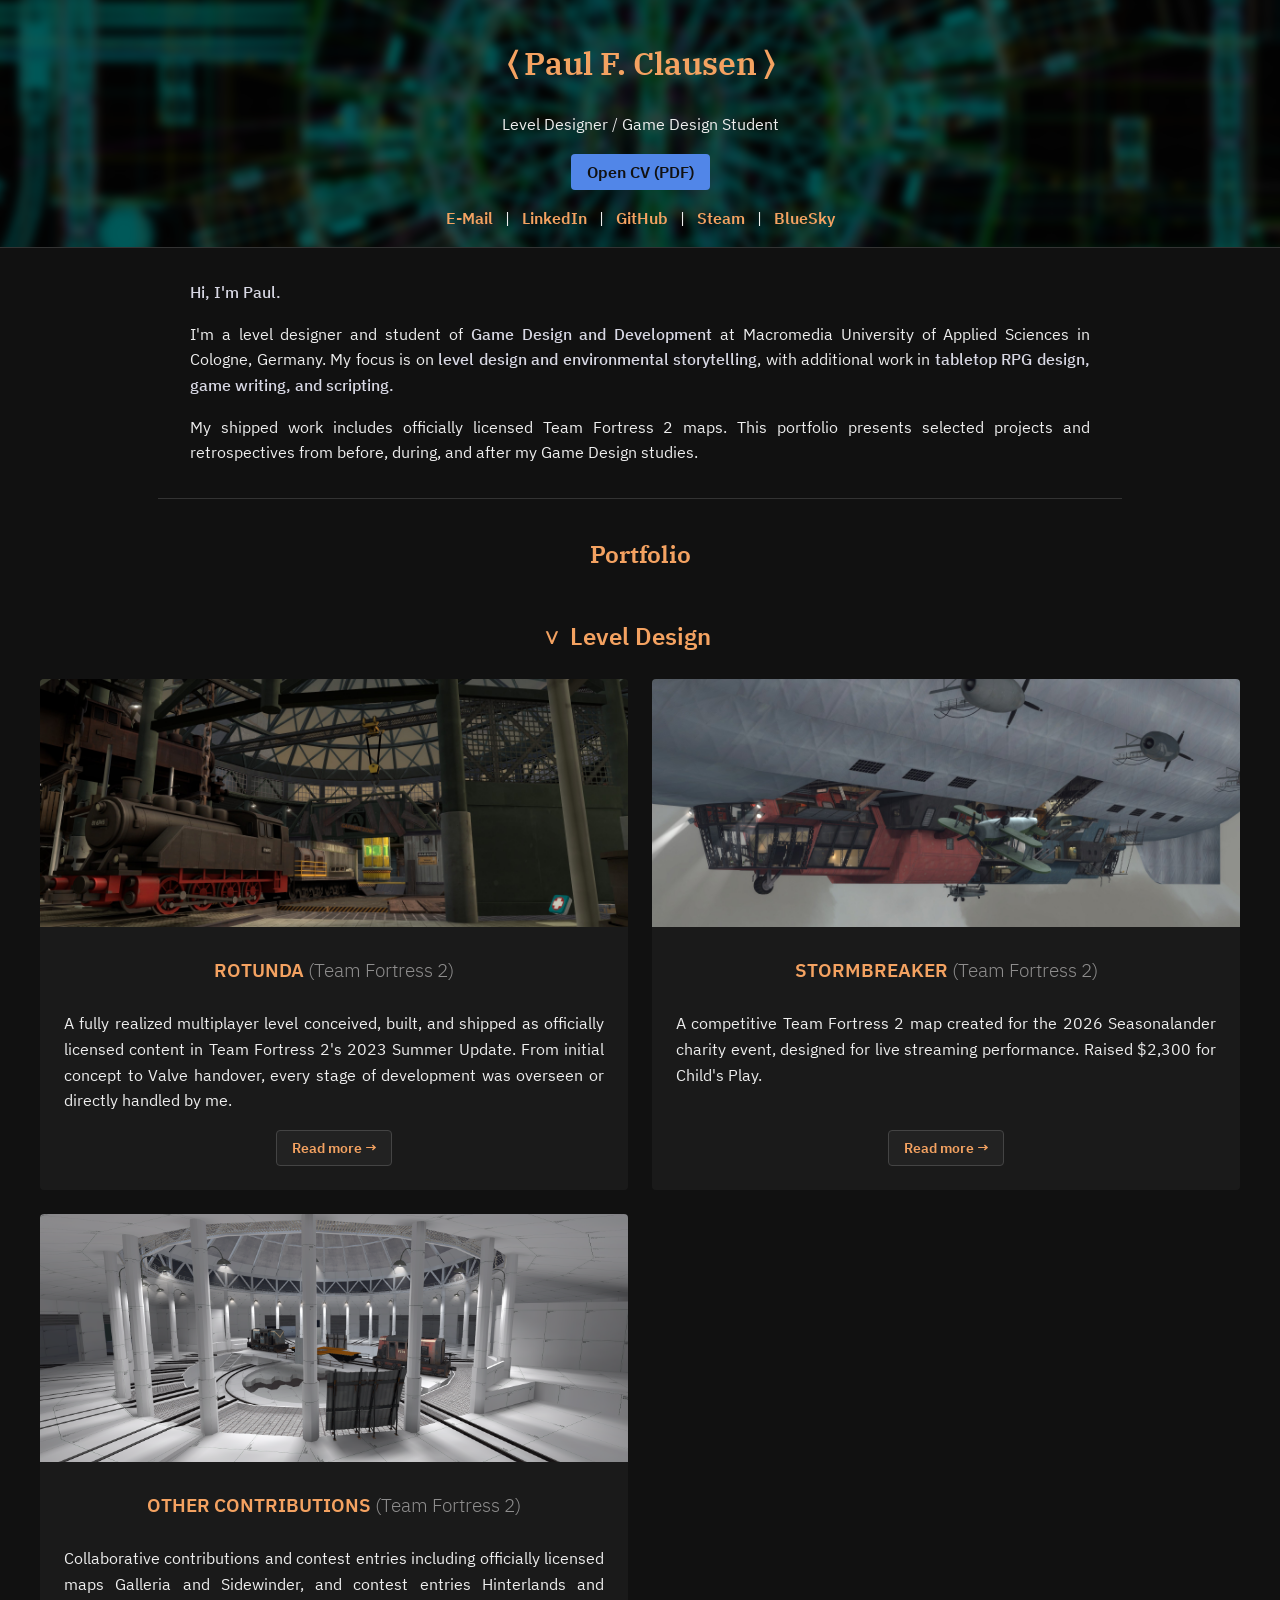
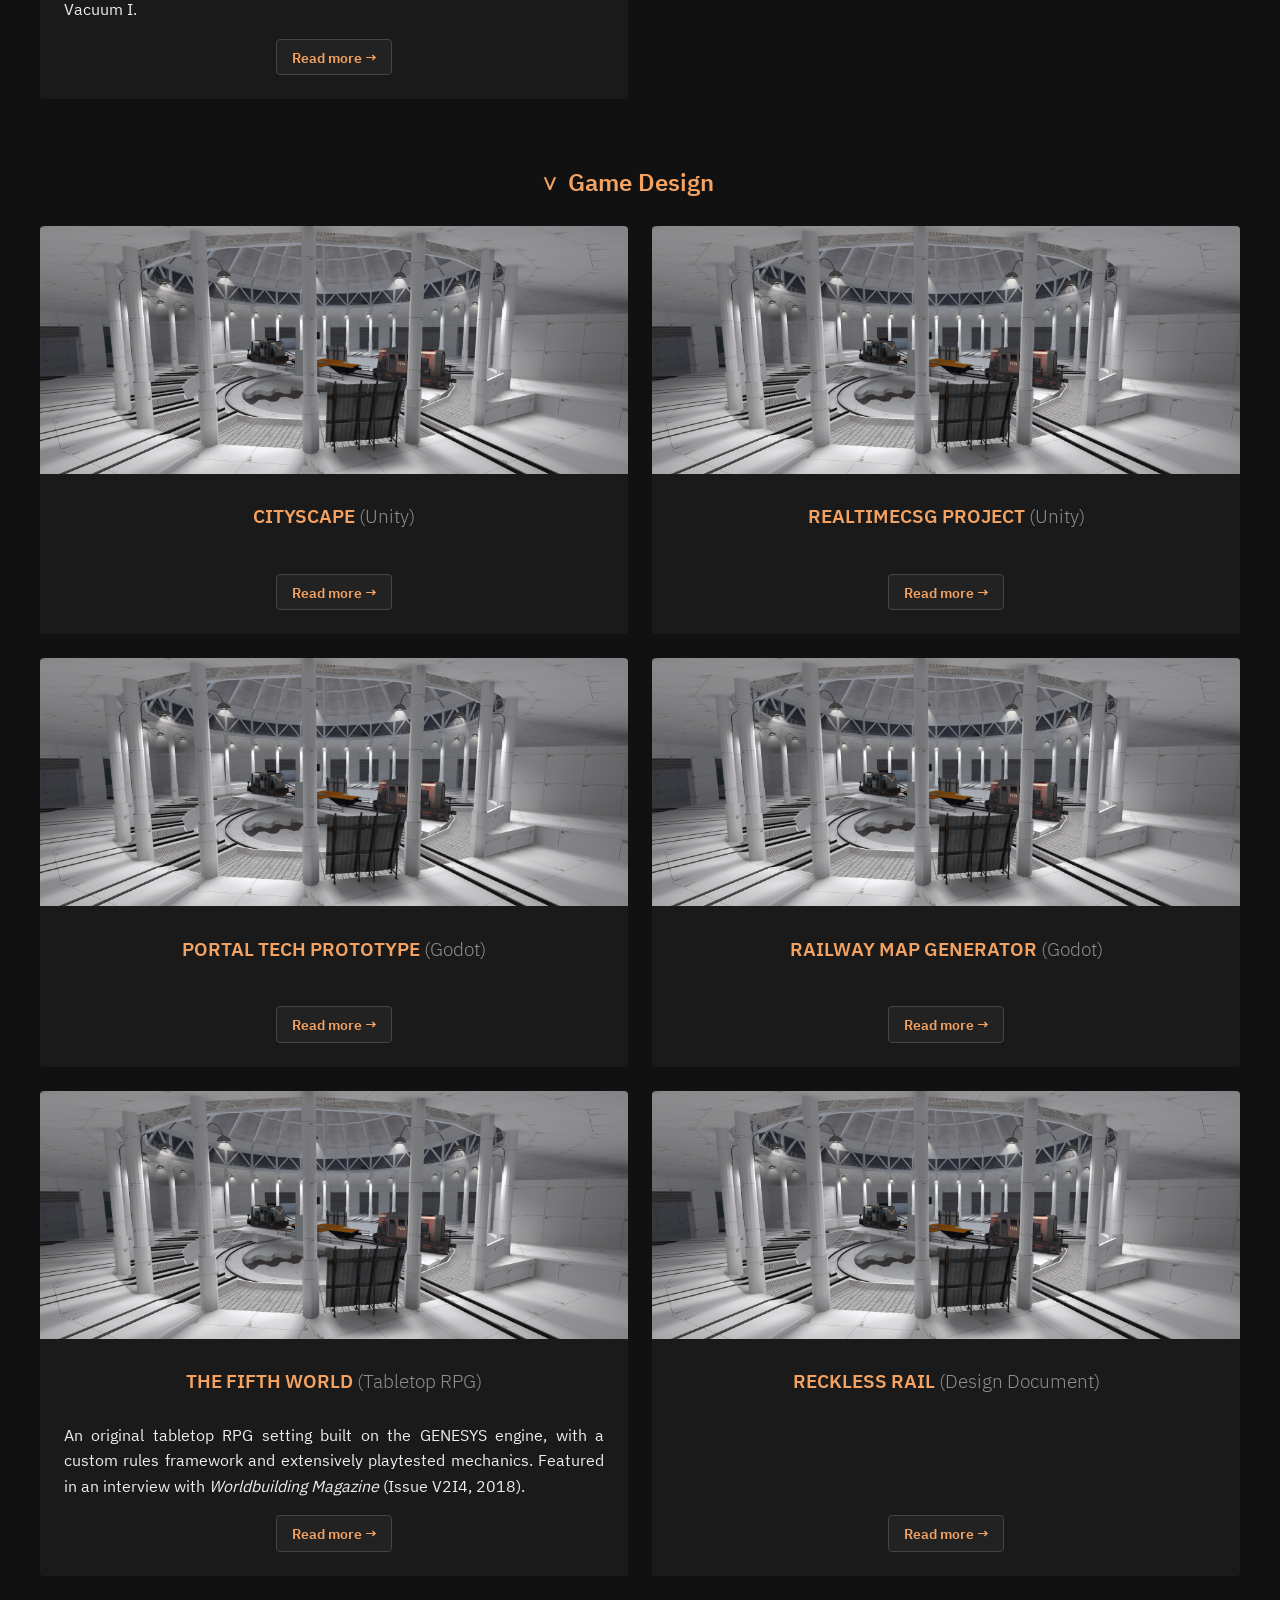
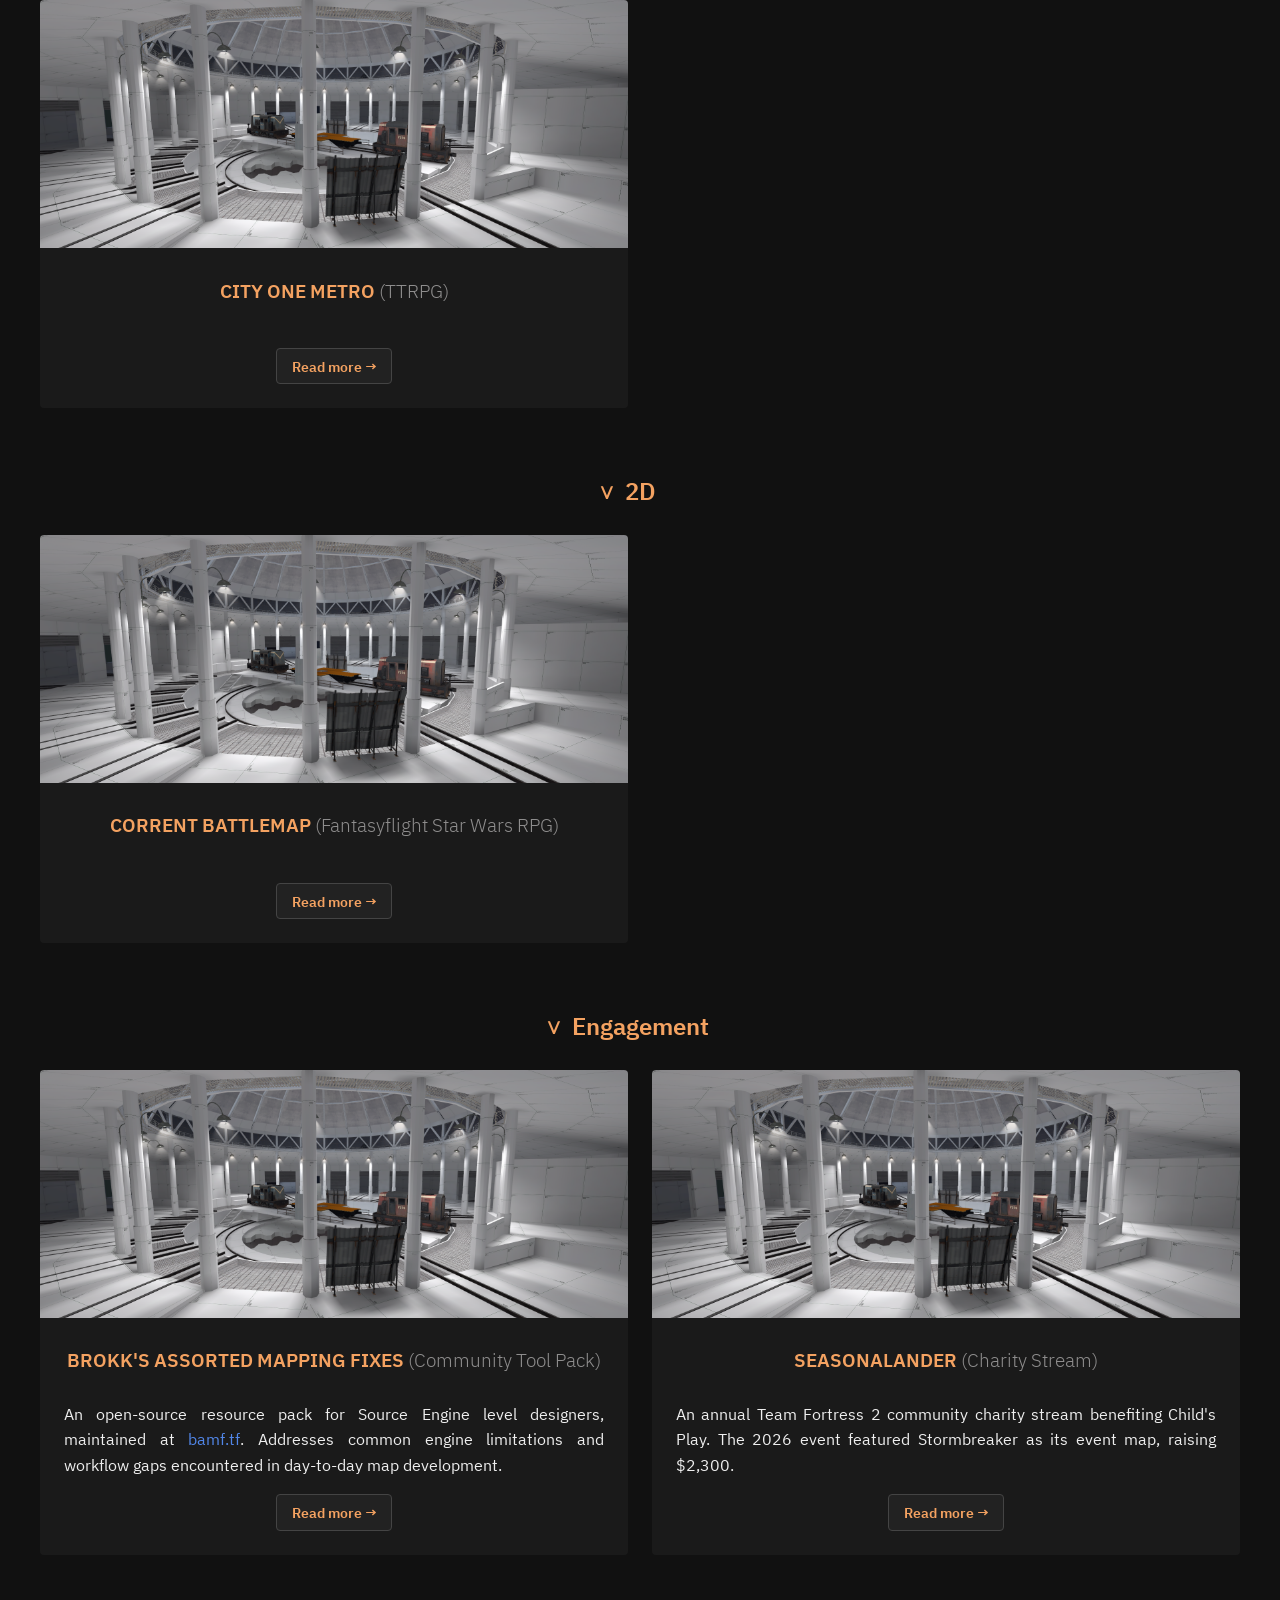
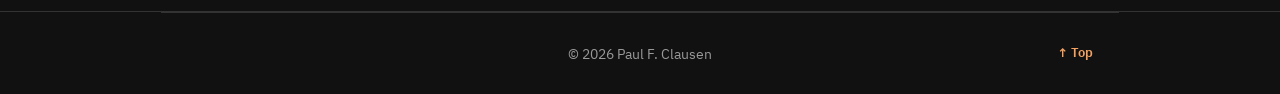
==== commit 83458708: "favicon" ====
--- a/docs/index.html
+++ b/docs/index.html
@@ -4,8 +4,15 @@
     <meta charset="UTF-8">
     <meta name="viewport" content="width=device-width, initial-scale=1">
     <title>Portfolio — Paul F. Clausen</title>
-    <meta name="description" content="Portfolio of Paul F. Clausen — level designer and game design student. Shipped work includes officially licensed Team Fortress 2 maps for Valve.">
+    <meta name="description" content="Portfolio of Paul F. Clausen — level designer and game design student.">
+    <meta property="og:title" content="Portfolio — Paul F. Clausen">
+    <meta property="og:description" content="Portfolio of Paul F. Clausen — level designer and game design student.">
+    <meta property="og:image" content="https://statecouncil.github.io/portfolio/rotunda/2dtop.png">
+    <meta property="og:type" content="website">
     <link rel="stylesheet" href="style.css">
+    <link rel="icon" href="favicon.svg" type="image/svg+xml">
+    <link rel="icon" href="favicon.ico" sizes="32x32">
+    <link rel="apple-touch-icon" href="apple-touch-icon.png">
 </head>
 <body>
 
@@ -29,7 +36,7 @@
         <div class="category-content">
 
             <div class="portfolio-item">
-                <img class="portfolio-hero" src="rotunda/thumbnail.png" alt="Rotunda">
+                <img class="portfolio-hero" src="rotunda/03.jpg" alt="Rotunda">
                 <div class="portfolio-item-body">
                     <h3>Rotunda <span class="h-weak">(Team Fortress 2)</span></h3>
                     <p>A fully realized multiplayer level conceived, built, and shipped as officially licensed content in Team Fortress 2's 2023 Summer Update. From initial concept to Valve handover, every stage of development was overseen or directly handled by me.</p>
@@ -40,7 +47,7 @@
             </div>
 
             <div class="portfolio-item">
-                <img class="portfolio-hero" src="stormbreaker/01.jpg" alt="Stormbreaker">
+                <img class="portfolio-hero" src="stormbreaker/23.jpg" alt="Stormbreaker">
                 <div class="portfolio-item-body">
                     <h3>Stormbreaker <span class="h-weak">(Team Fortress 2)</span></h3>
                     <p>A competitive Team Fortress 2 map created for the 2026 Seasonalander charity event, designed for live streaming performance. Raised $2,300 for Child's Play.</p>
--- a/docs/style.css
+++ b/docs/style.css
@@ -129,10 +129,24 @@
 
 /* Footer */
 footer {
+    position: relative;
     text-align: center;
     border-top: 1px solid #333;
     font-size: 0.9em;
     color: #999;
+}
+.footer-top {
+    position: absolute;
+    right: 2em;
+    top: 50%;
+    transform: translateY(-50%);
+    color: #f4a261;
+    font-size: 0.9em;
+    font-weight: bold;
+    text-decoration: none;
+}
+.footer-top:hover {
+    text-decoration: underline;
 }
 .social-links {
     margin-top: 1em;
@@ -207,8 +221,6 @@
 
 .portfolio-category {
     margin-bottom: 1.5em;
-    border-left: 3px solid #333;
-    border-right: 3px solid #333;
     padding: 0 0.5em;
     text-align: center;
 }
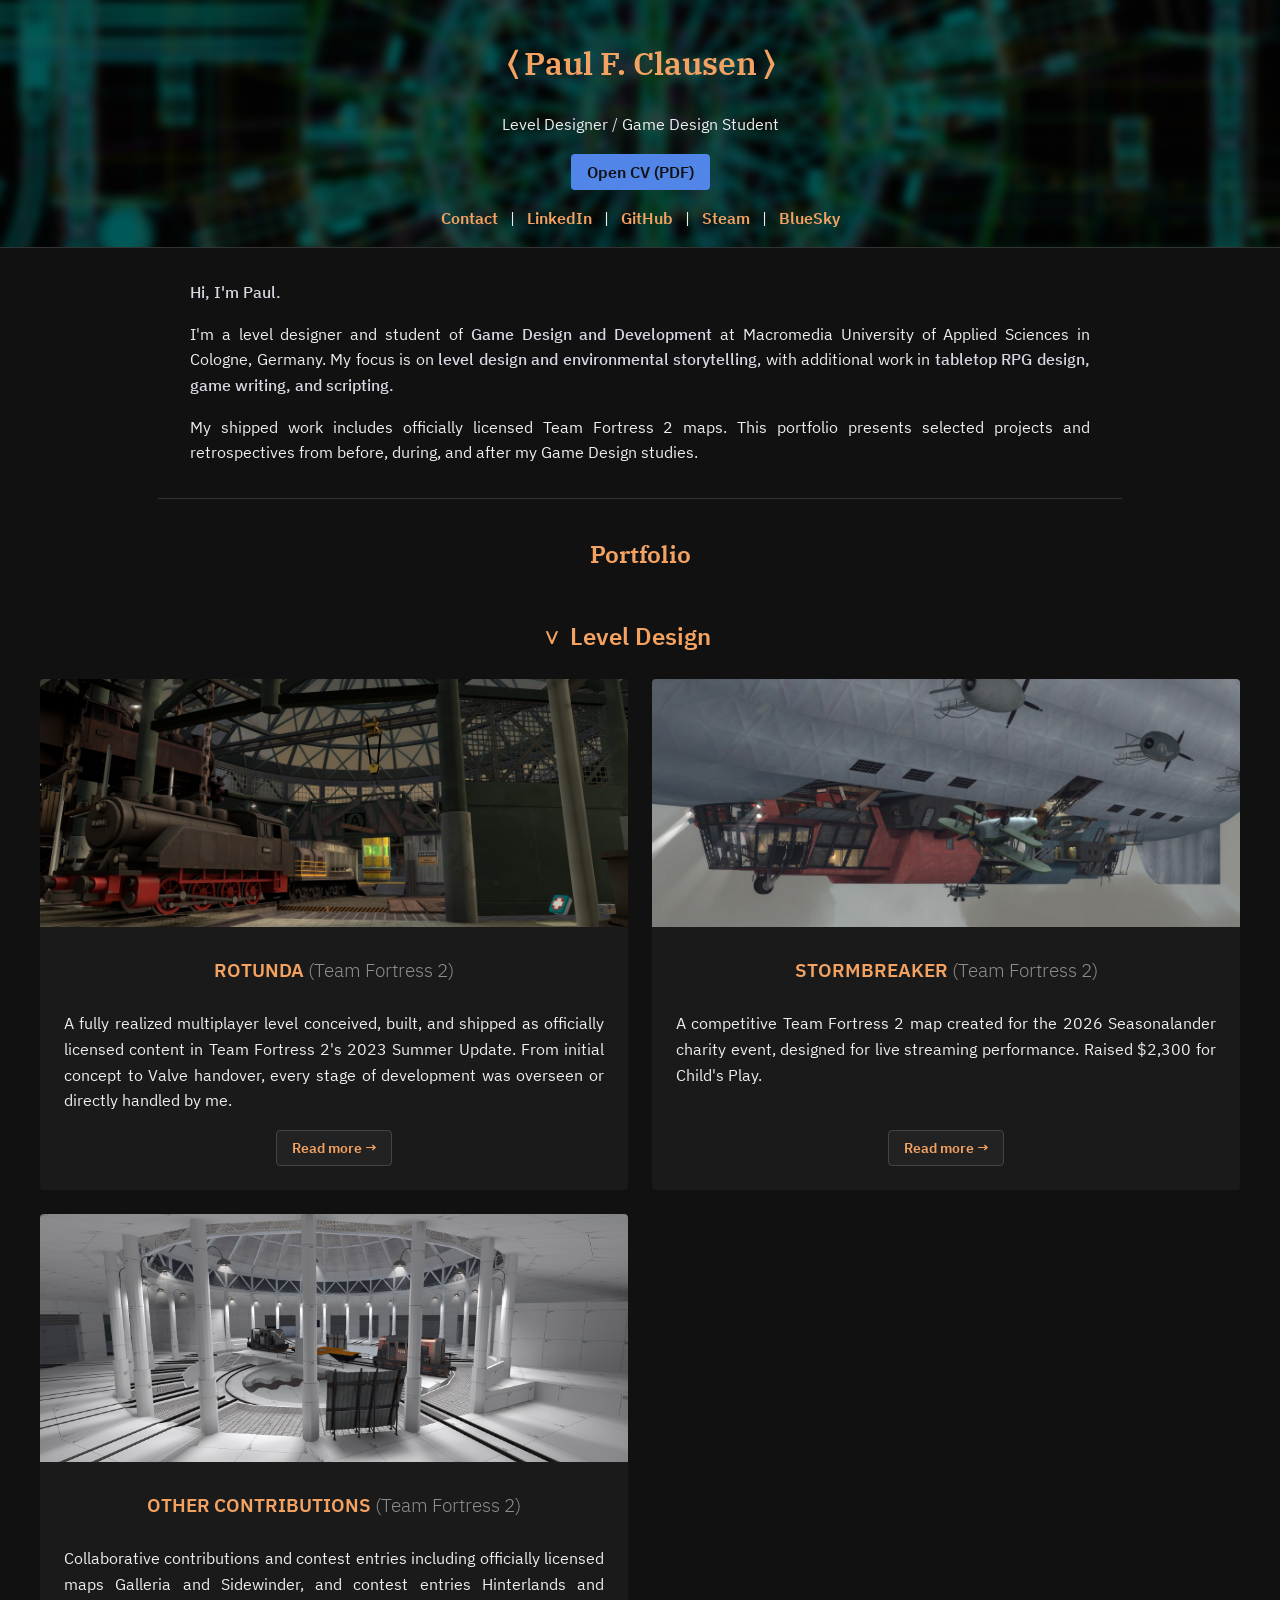
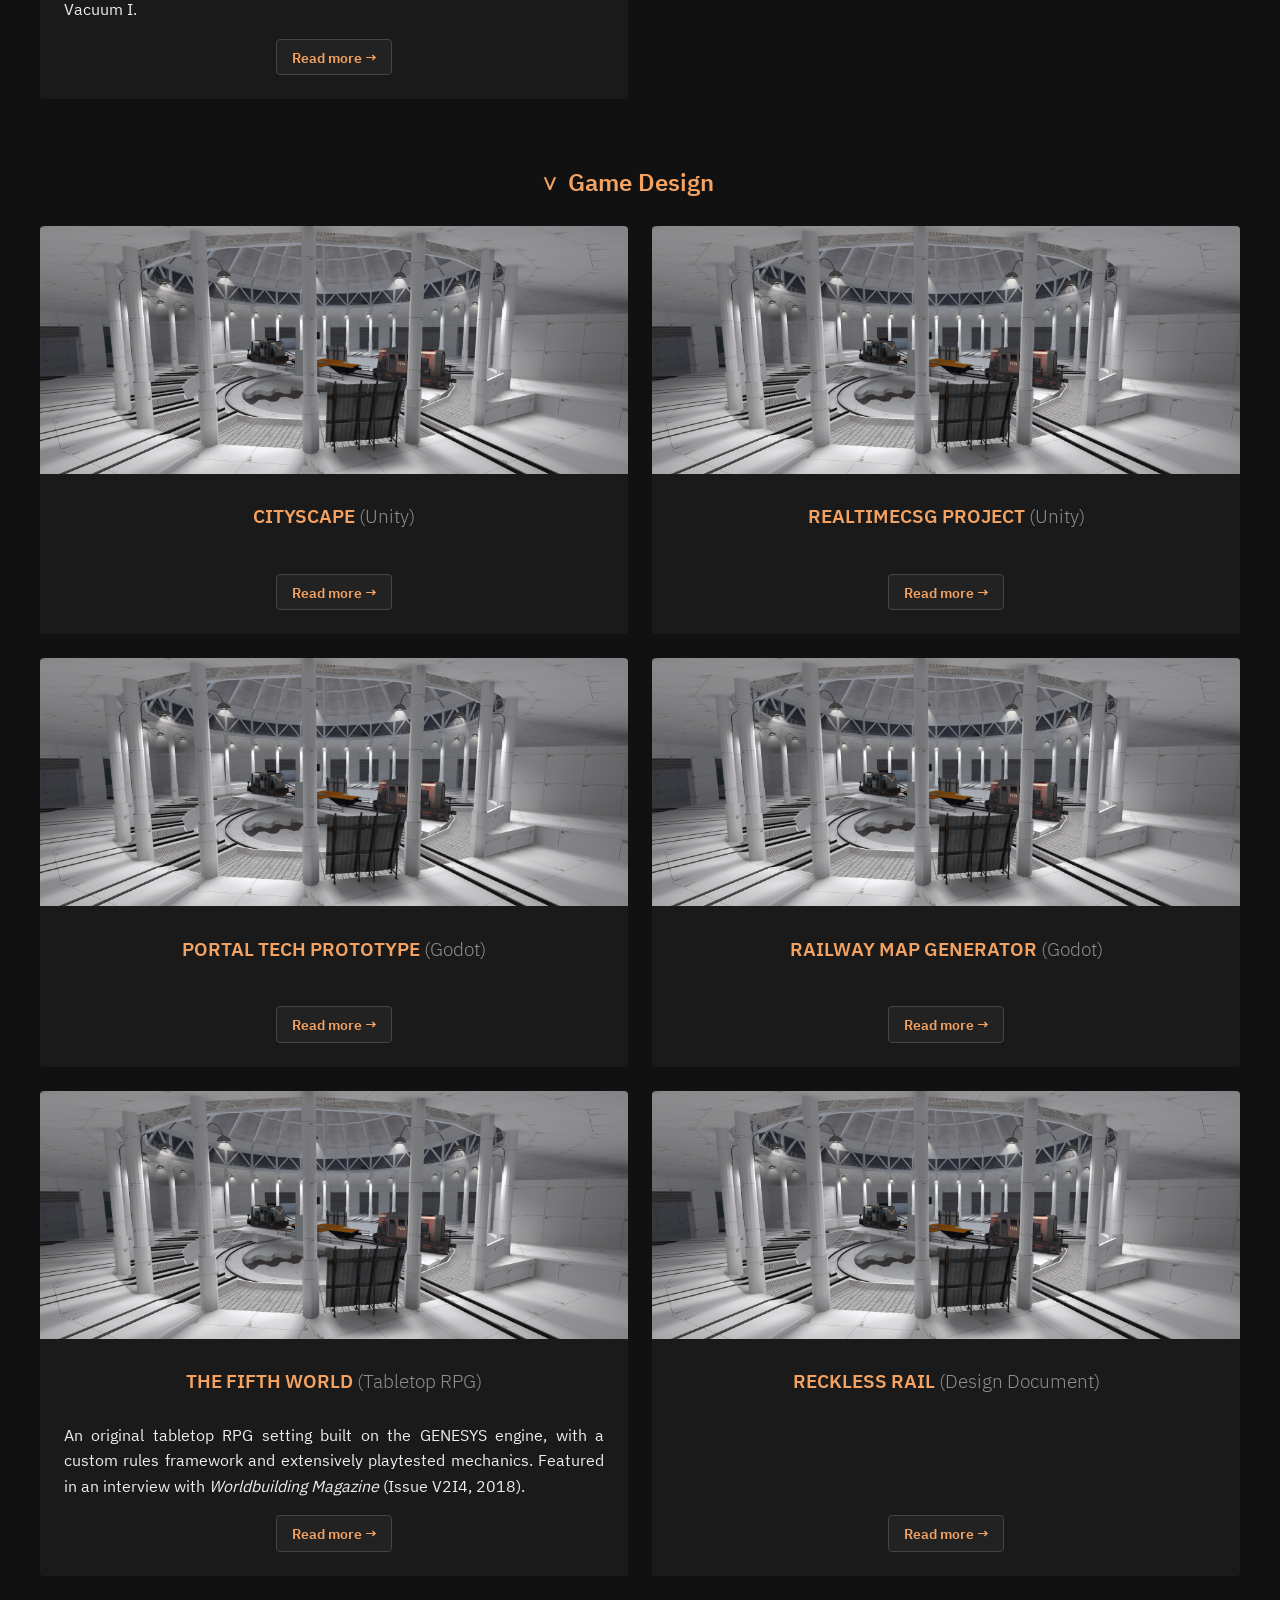
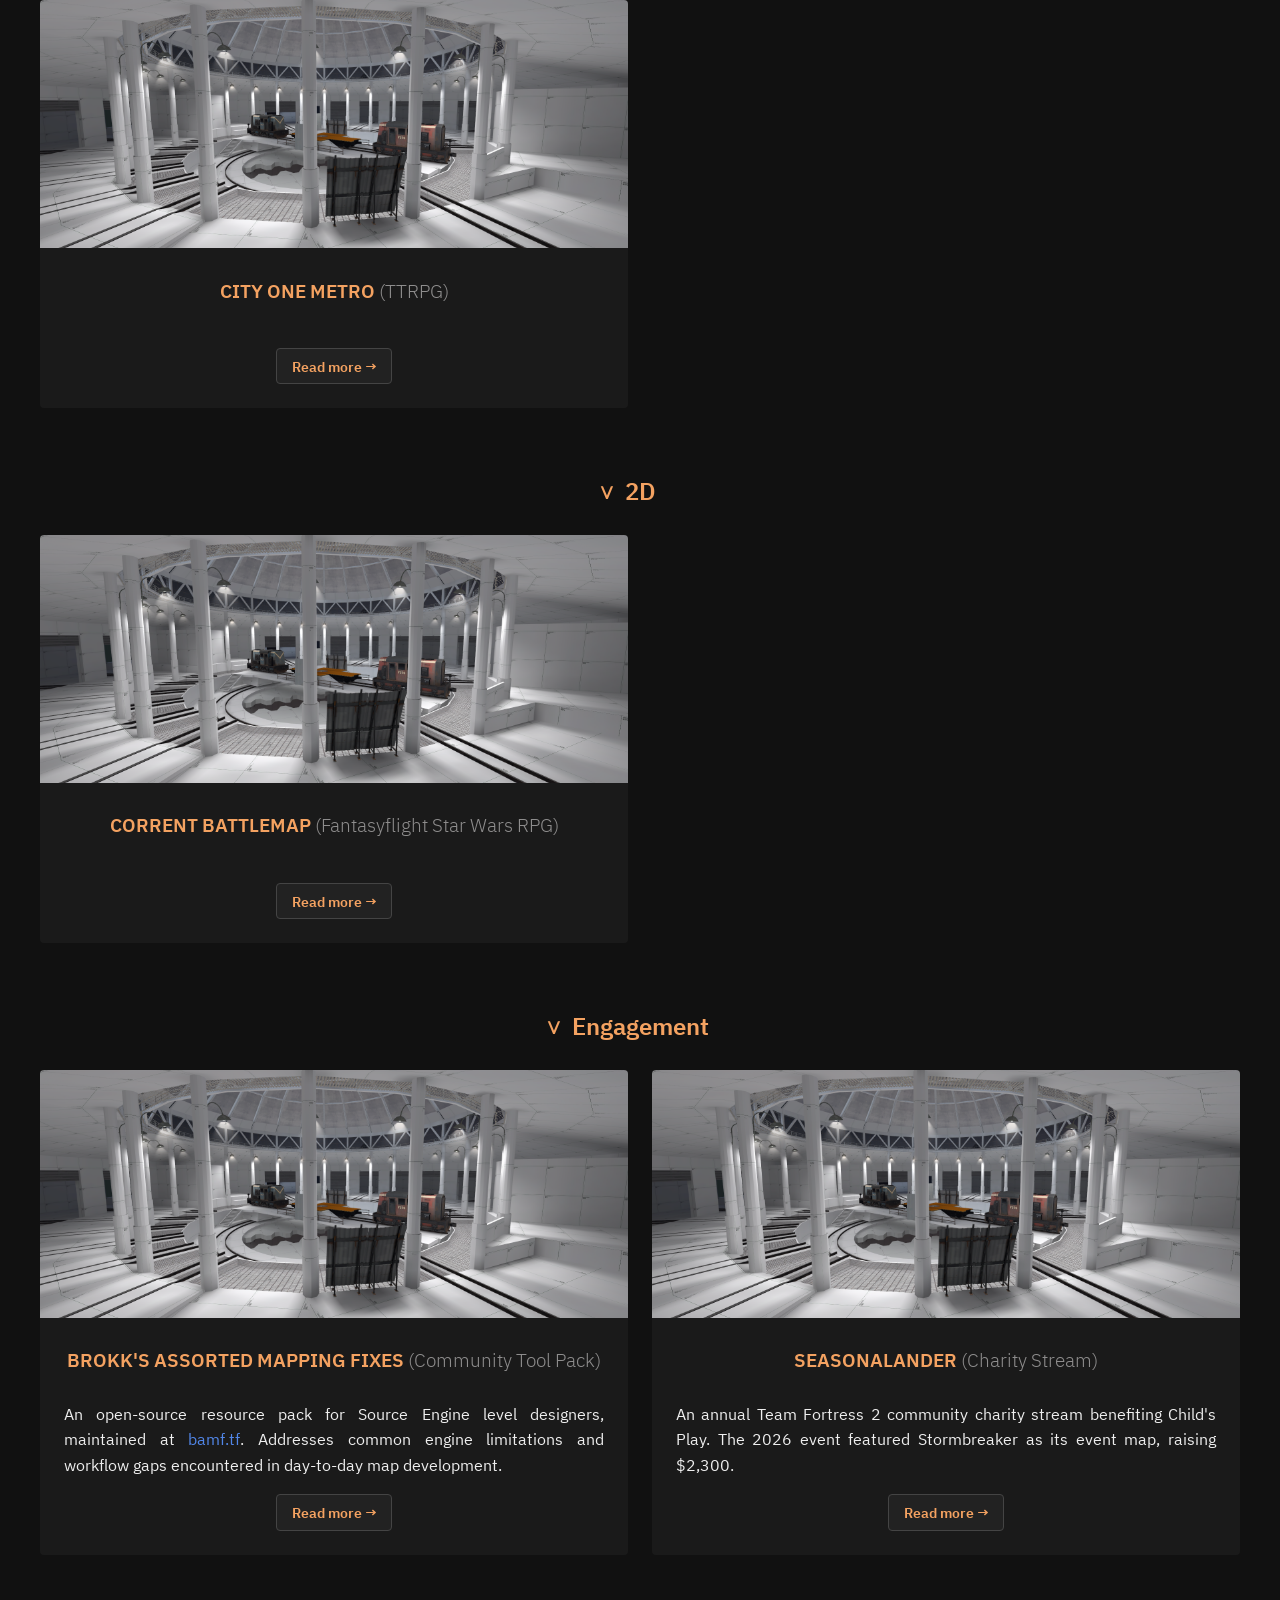
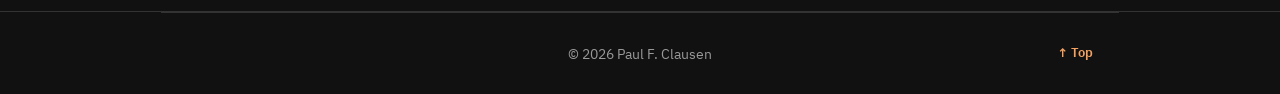
==== commit 59837548: "stormbreaker initial" ====
--- a/docs/index.html
+++ b/docs/index.html
@@ -11,8 +11,6 @@
     <meta property="og:type" content="website">
     <link rel="stylesheet" href="style.css">
     <link rel="icon" href="favicon.svg" type="image/svg+xml">
-    <link rel="icon" href="favicon.ico" sizes="32x32">
-    <link rel="apple-touch-icon" href="apple-touch-icon.png">
 </head>
 <body>
 
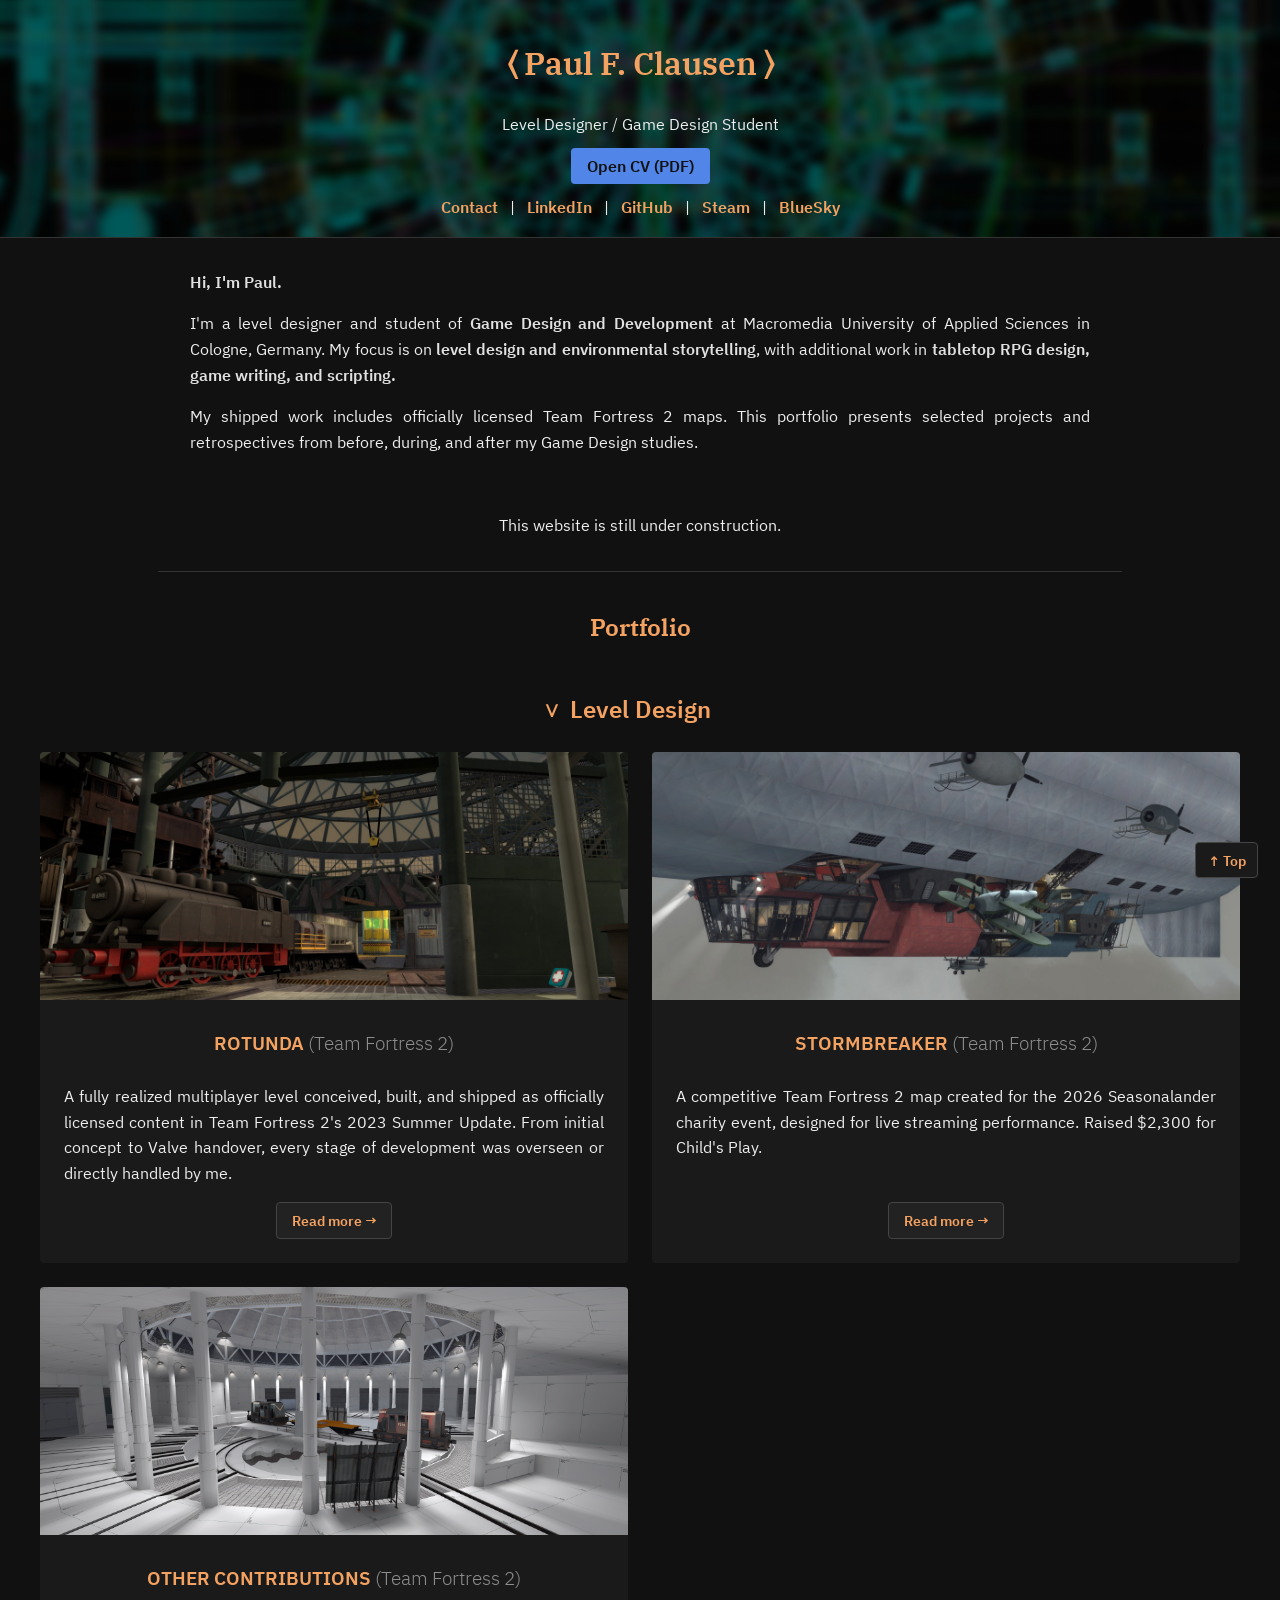
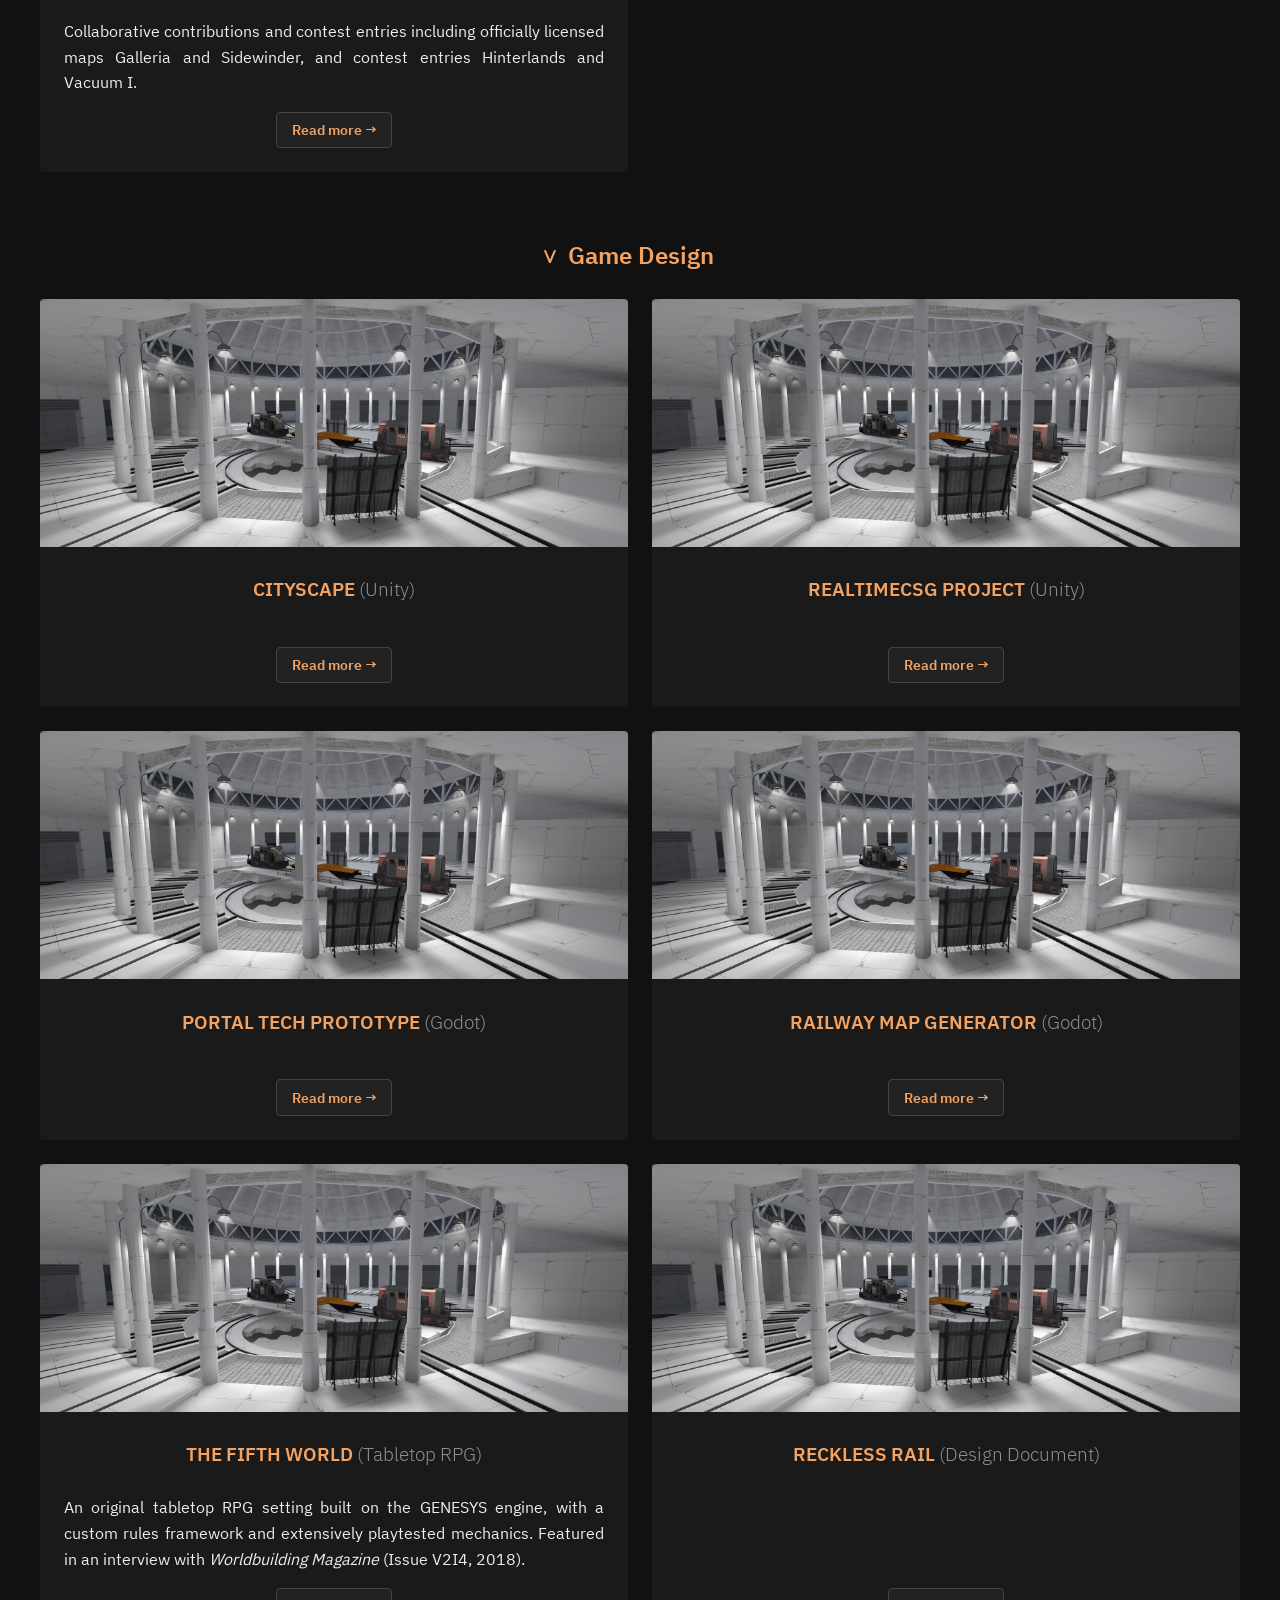
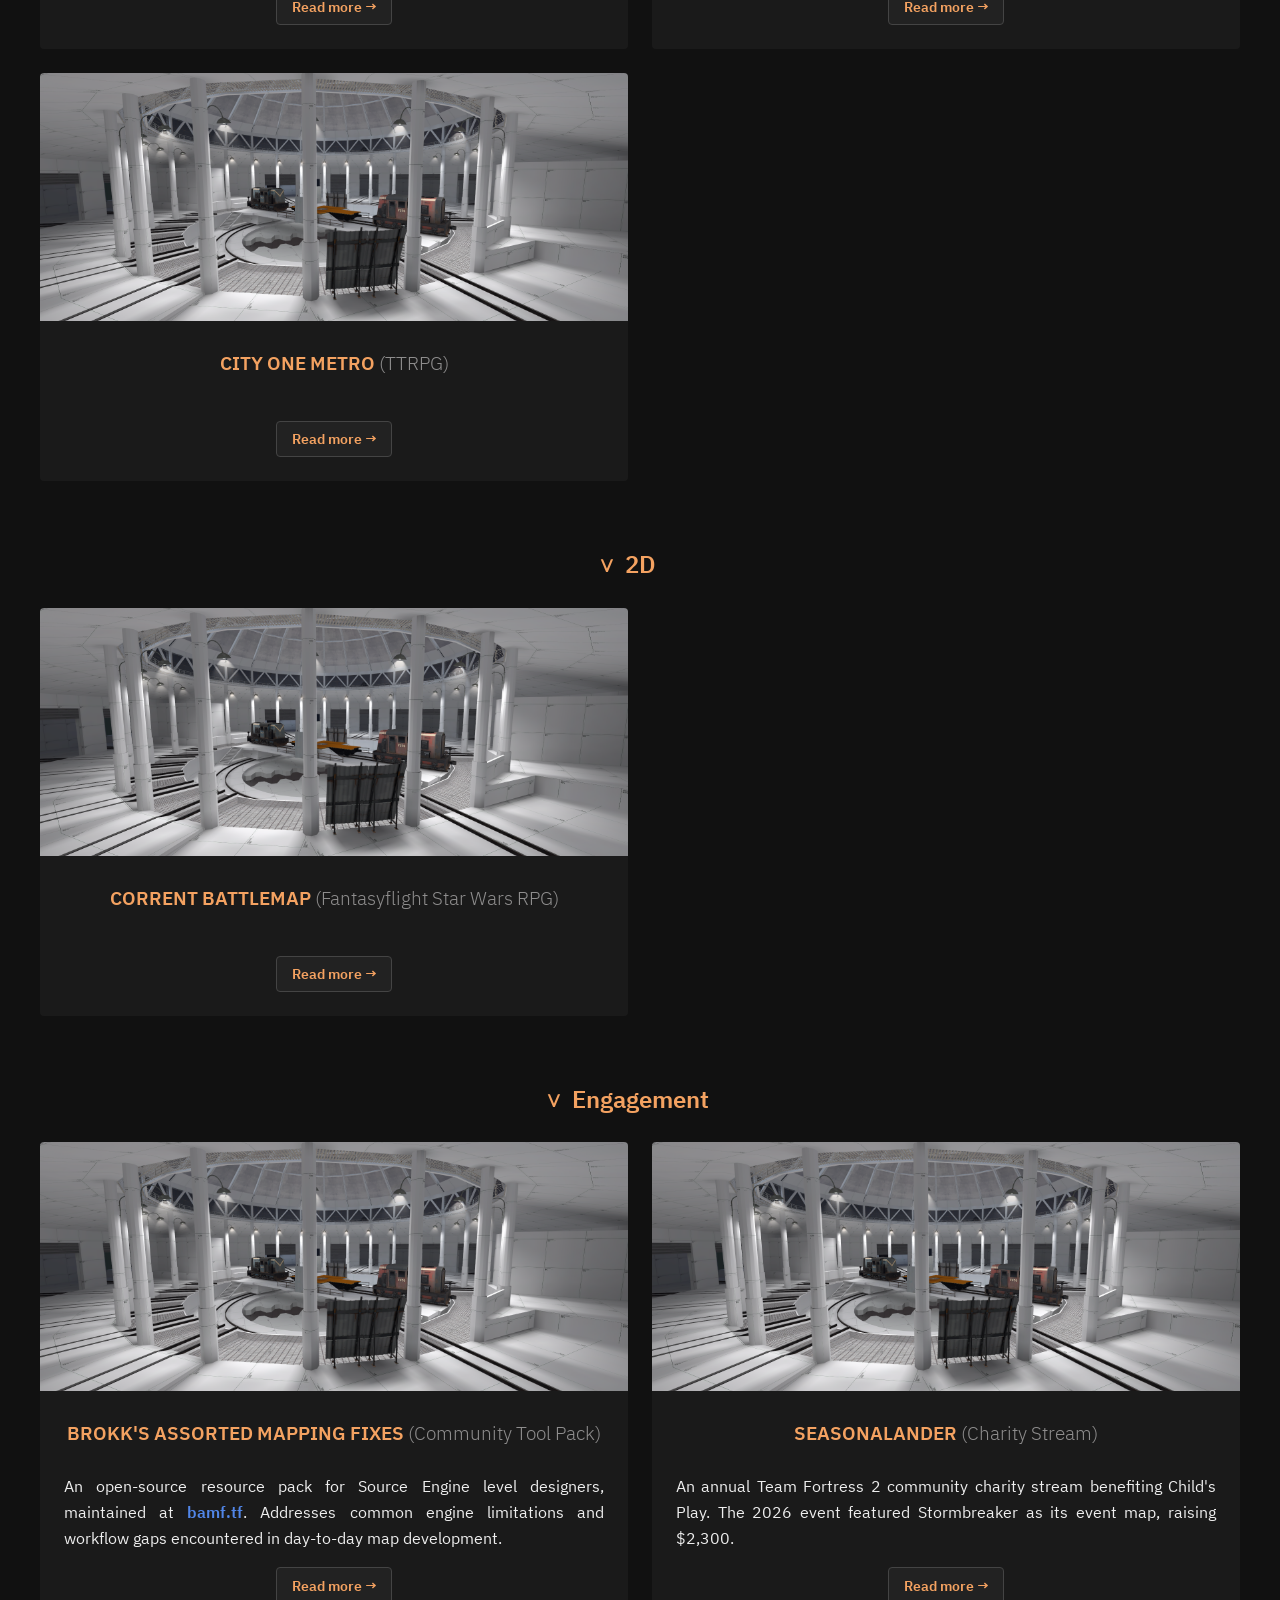
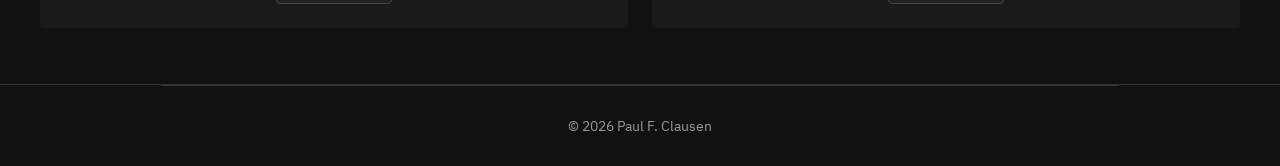
==== commit 973db085: "minor fixes" ====
--- a/docs/index.html
+++ b/docs/index.html
@@ -18,8 +18,14 @@
 
 <section id="overview">
     <p><strong>Hi, I'm Paul.</strong></p>
+    
     <p>I'm a level designer and student of <strong>Game Design and Development</strong> at Macromedia University of Applied Sciences in Cologne, Germany. My focus is on <strong>level design and environmental storytelling</strong>, with additional work in <strong>tabletop RPG design, game writing, and scripting.</strong></p>
+    
     <p>My shipped work includes officially licensed Team Fortress 2 maps. This portfolio presents selected projects and retrospectives from before, during, and after my Game Design studies.</p>
+    
+    <br>
+    
+    <p style="text-align: center">This website is still under construction.</p>
 </section>
 
 <section id="portfolio">
--- a/docs/style.css
+++ b/docs/style.css
@@ -69,10 +69,11 @@
     font-family: inherit;
 }
 
-strong { color: #d8d8e4; font-weight: 500; }
+strong { color: #e1e1e1; font-weight: 600; }
 
 a {
     color: #5186e8;
+    font-weight: 600;
     text-decoration: none;
 }
 a:hover { text-decoration: underline; }
@@ -125,6 +126,26 @@
 
 #portfolio {
     max-width: 1600px;
+}
+
+.back-to-top {
+    position: fixed;
+    bottom: 1.5em;
+    right: 1.5em;
+    background: #1a1a1a;
+    color: #f4a261;
+    border: 1px solid #444;
+    border-radius: 4px;
+    padding: 0.4em 0.8em;
+    font-size: 0.9em;
+    font-weight: bold;
+    text-decoration: none;
+    z-index: 100;
+    transition: background 0.2s;
+}
+.back-to-top:hover {
+    background: #333;
+    text-decoration: none;
 }
 
 /* Footer */
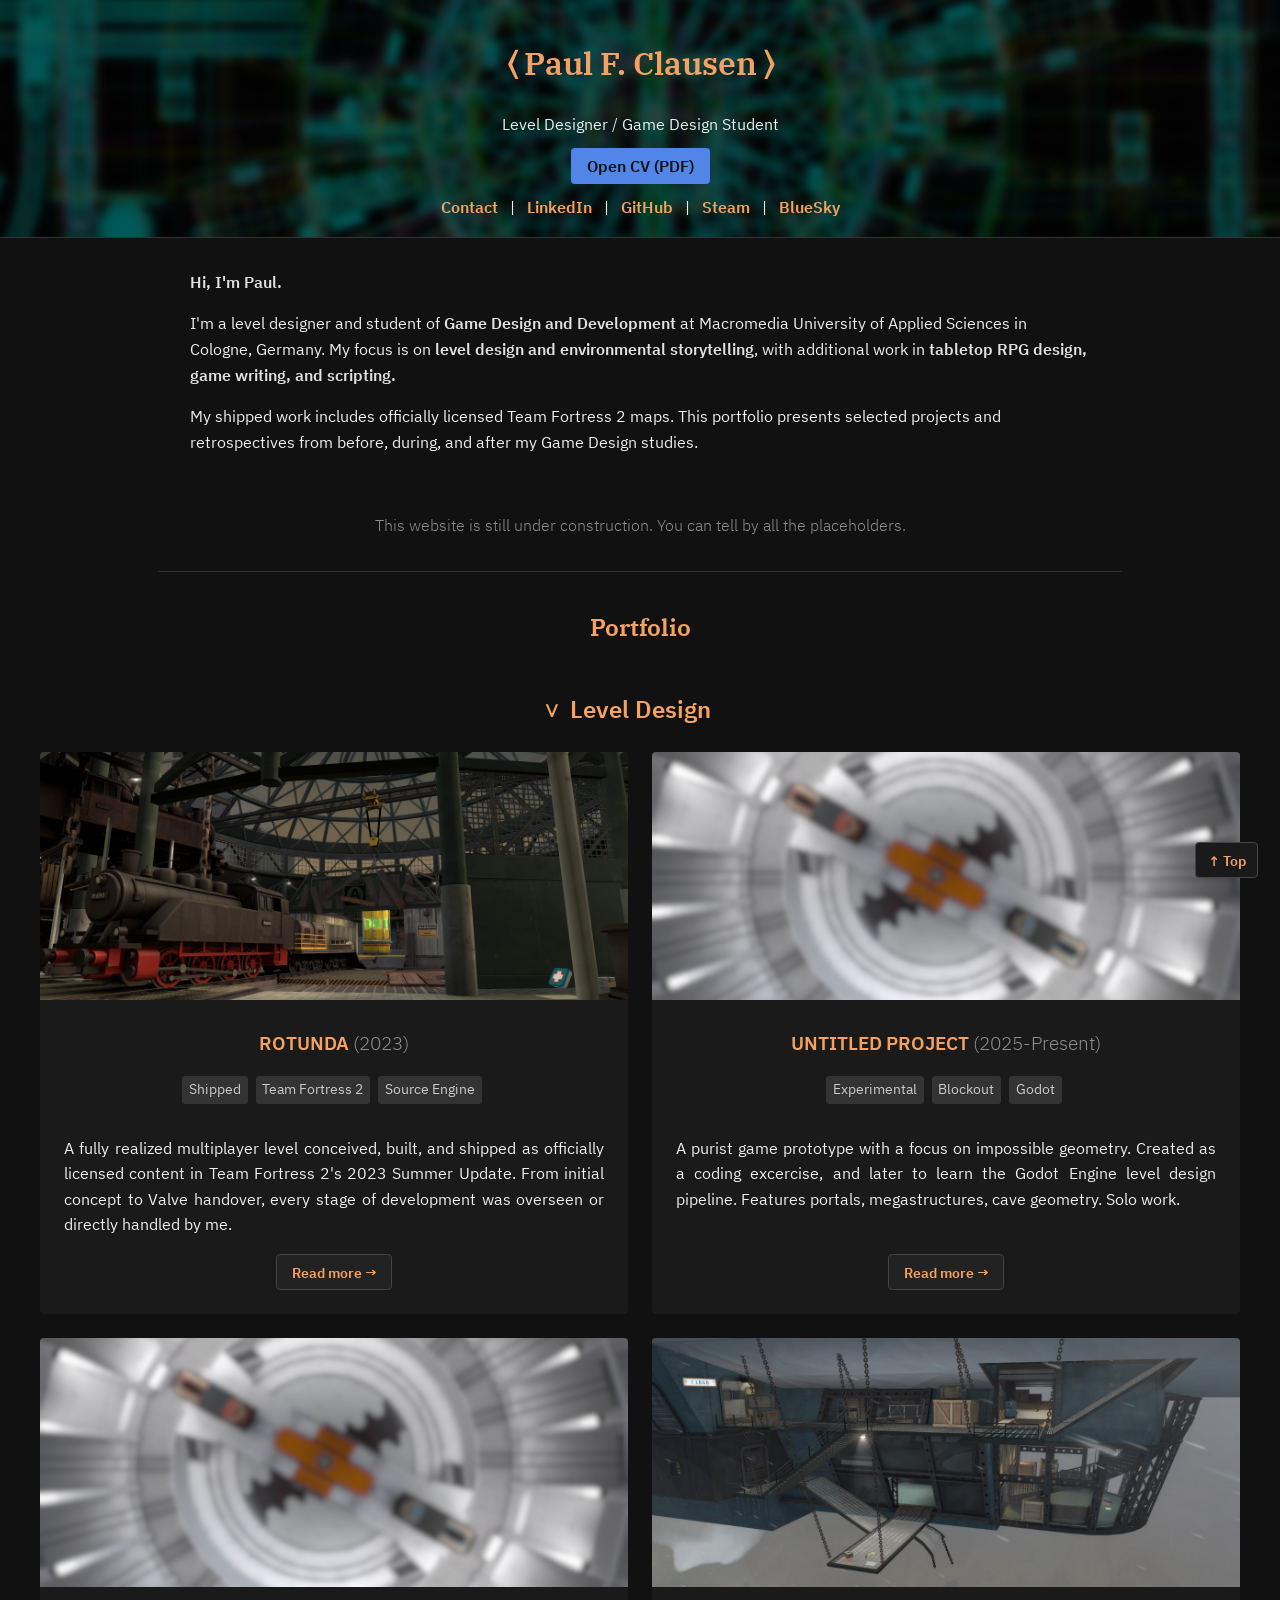
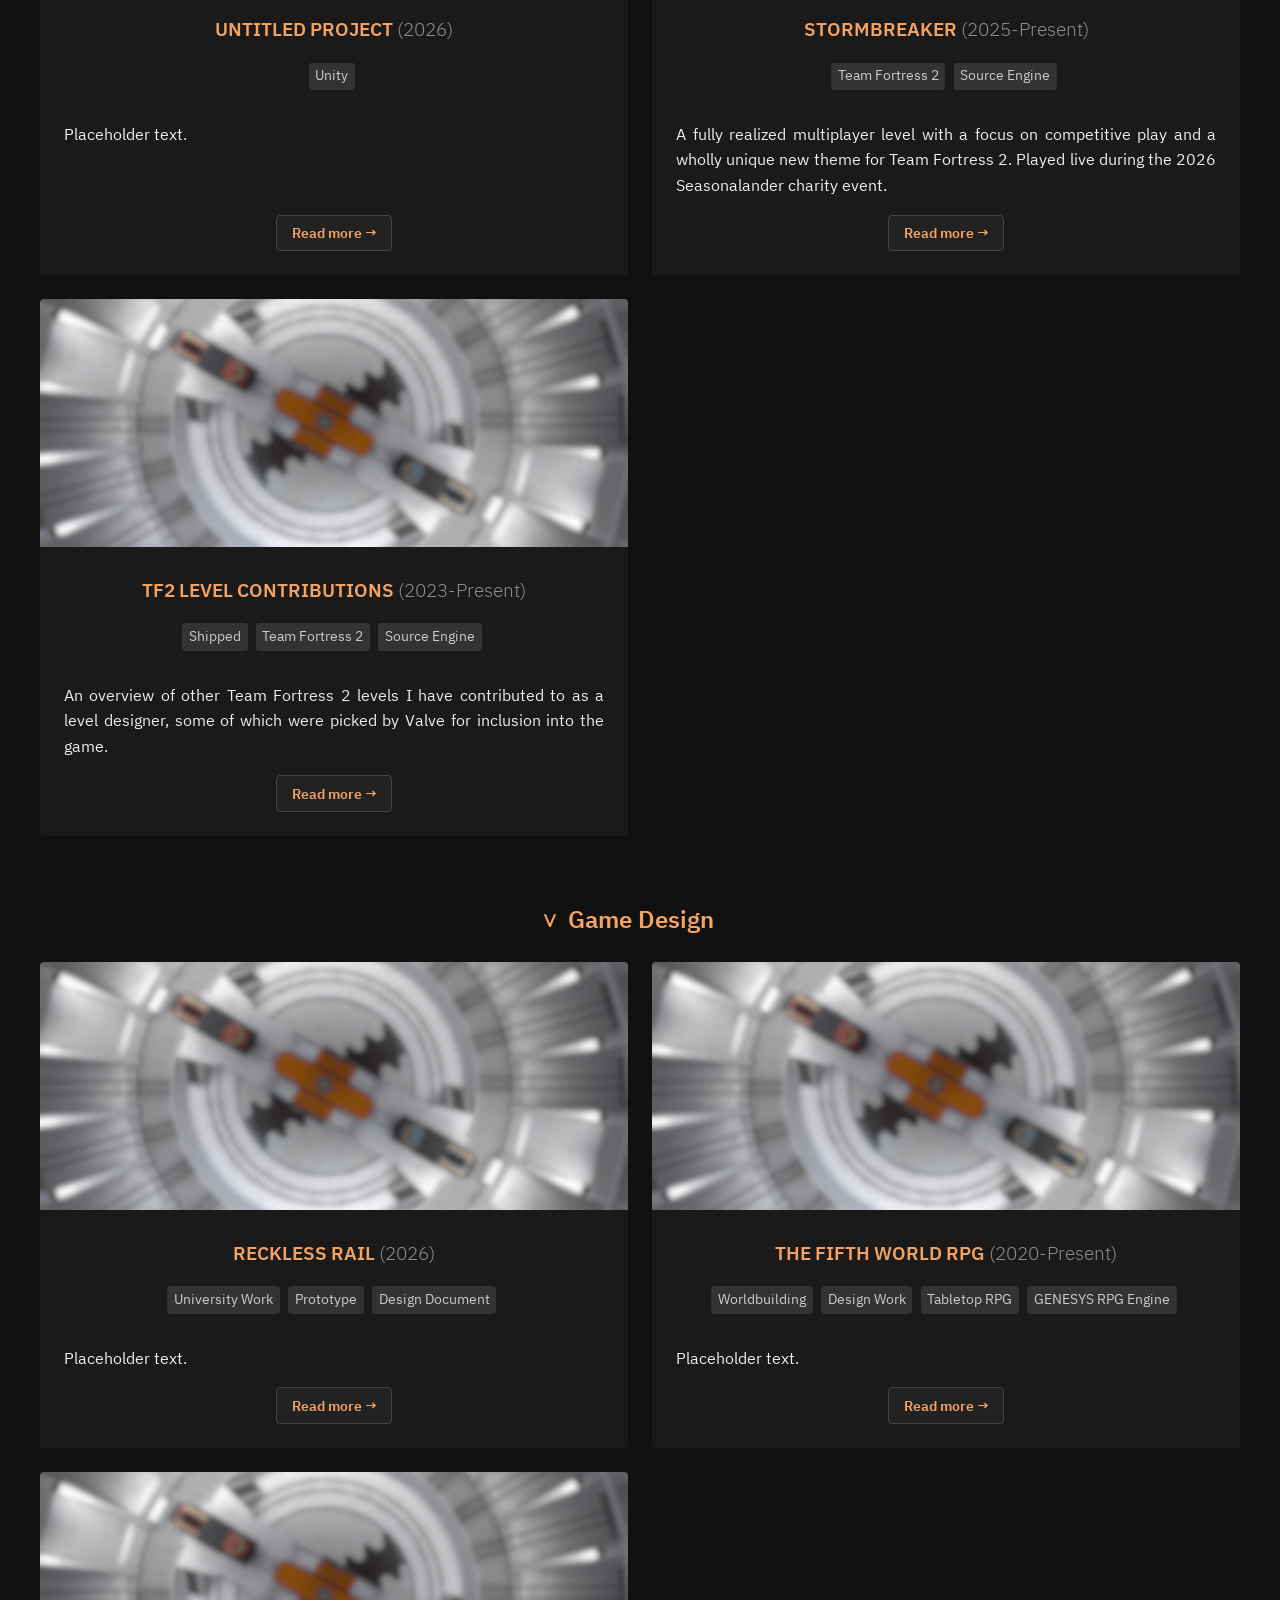
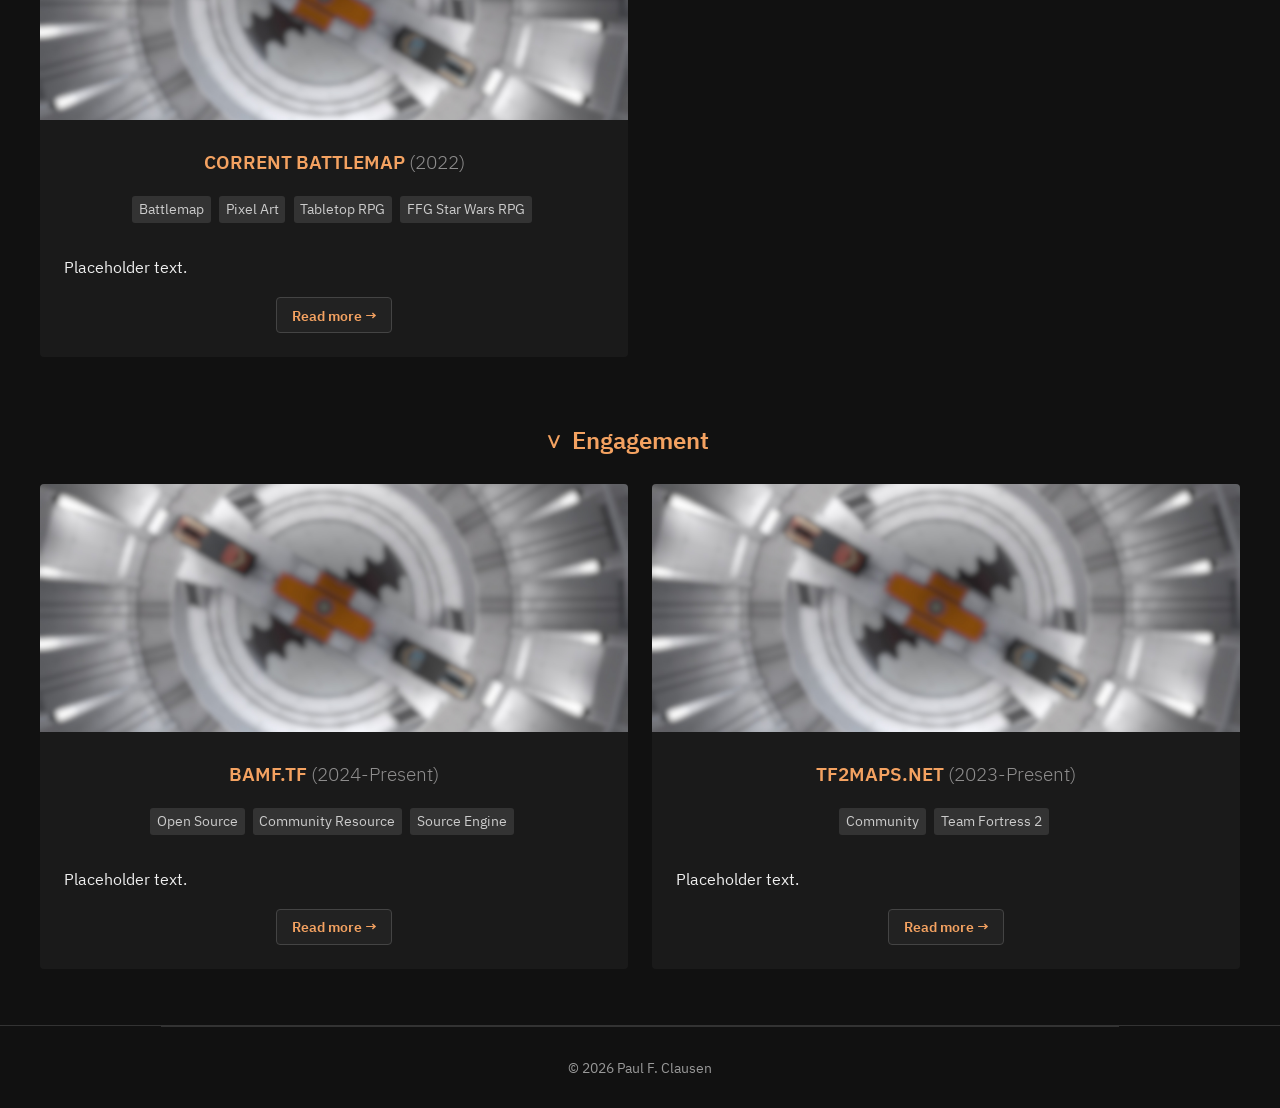
==== commit bcff6018: "index reshuffle" ====
--- a/docs/index.html
+++ b/docs/index.html
@@ -17,15 +17,15 @@
 <div id="site-header"></div>
 
 <section id="overview">
-    <p><strong>Hi, I'm Paul.</strong></p>
-    
-    <p>I'm a level designer and student of <strong>Game Design and Development</strong> at Macromedia University of Applied Sciences in Cologne, Germany. My focus is on <strong>level design and environmental storytelling</strong>, with additional work in <strong>tabletop RPG design, game writing, and scripting.</strong></p>
-    
-    <p>My shipped work includes officially licensed Team Fortress 2 maps. This portfolio presents selected projects and retrospectives from before, during, and after my Game Design studies.</p>
+    <p style="text-align: left"><strong>Hi, I'm Paul.</strong></p>
+    
+    <p style="text-align: left">I'm a level designer and student of <strong>Game Design and Development</strong> at Macromedia University of Applied Sciences in Cologne, Germany. My focus is on <strong>level design and environmental storytelling</strong>, with additional work in <strong>tabletop RPG design, game writing, and scripting.</strong></p>
+    
+    <p style="text-align: left">My shipped work includes officially licensed Team Fortress 2 maps. This portfolio presents selected projects and retrospectives from before, during, and after my Game Design studies.</p>
     
     <br>
     
-    <p style="text-align: center">This website is still under construction.</p>
+    <p style="text-align: center"><span class="h-weak">This website is still under construction. You can tell by all the placeholders.</span></p>
 </section>
 
 <section id="portfolio">
@@ -42,7 +42,14 @@
             <div class="portfolio-item">
                 <img class="portfolio-hero" src="rotunda/03.jpg" alt="Rotunda">
                 <div class="portfolio-item-body">
-                    <h3>Rotunda <span class="h-weak">(Team Fortress 2)</span></h3>
+                    <h3>Rotunda <span class="h-weak">(2023)</span></h3>
+
+                    <div class="tags">
+                        <span class="tag">Shipped</span>
+                        <span class="tag">Team Fortress 2</span>
+                        <span class="tag">Source Engine</span>
+                    </div>
+                    
                     <p>A fully realized multiplayer level conceived, built, and shipped as officially licensed content in Team Fortress 2's 2023 Summer Update. From initial concept to Valve handover, every stage of development was overseen or directly handled by me.</p>
                     <div class="detail-links">
                         <a href="rotunda.html">Read more →</a>
@@ -51,20 +58,63 @@
             </div>
 
             <div class="portfolio-item">
-                <img class="portfolio-hero" src="stormbreaker/23.jpg" alt="Stormbreaker">
-                <div class="portfolio-item-body">
-                    <h3>Stormbreaker <span class="h-weak">(Team Fortress 2)</span></h3>
-                    <p>A competitive Team Fortress 2 map created for the 2026 Seasonalander charity event, designed for live streaming performance. Raised $2,300 for Child's Play.</p>
+                <img class="portfolio-hero" src="placeholder.jpg" alt="Placeholder">
+                <div class="portfolio-item-body">
+                    <h3>Untitled Project <span class="h-weak">(2025-Present)</span></h3>
+
+                    <div class="tags">
+                        <span class="tag">Experimental</span>
+                        <span class="tag">Blockout</span>
+                        <span class="tag">Godot</span>
+                    </div>
+                    
+                    <p>A purist game prototype with a focus on impossible geometry. Created as a coding excercise, and later to learn the Godot Engine level design pipeline. Features portals, megastructures, cave geometry. Solo work.</p>
+                    <div class="detail-links"><a href="placeholder.html">Read more →</a></div>
+                </div>
+            </div>
+
+            <div class="portfolio-item">
+                <img class="portfolio-hero" src="placeholder.jpg" alt="Placeholder">
+                <div class="portfolio-item-body">
+                    <h3>Untitled Project <span class="h-weak">(2026)</span></h3>
+
+                    <div class="tags">
+                        <span class="tag">Unity</span>
+                    </div>
+
+                    <p>Placeholder text.</p>
+                    <div class="detail-links"><a href="placeholder.html">Read more →</a></div>
+                </div>
+            </div>
+
+            <div class="portfolio-item">
+                <img class="portfolio-hero" src="stormbreaker/09.jpg" alt="Stormbreaker">
+                <div class="portfolio-item-body">
+                    <h3>Stormbreaker <span class="h-weak">(2025-Present)</span></h3>
+
+                    <div class="tags">
+                        <span class="tag">Team Fortress 2</span>
+                        <span class="tag">Source Engine</span>
+                    </div>
+
+                    <p>A fully realized multiplayer level with a focus on competitive play and a wholly unique new theme for Team Fortress 2. Played live during the 2026 Seasonalander charity event.</p>
                     <div class="detail-links"><a href="stormbreaker.html">Read more →</a></div>
                 </div>
             </div>
 
             <div class="portfolio-item">
-                <img class="portfolio-hero" src="rotunda/hex01.png" alt="Placeholder">
-                <div class="portfolio-item-body">
-                    <h3>Other Contributions <span class="h-weak">(Team Fortress 2)</span></h3>
-                    <p>Collaborative contributions and contest entries including officially licensed maps Galleria and Sidewinder, and contest entries Hinterlands and Vacuum I.</p>
-                    <div class="detail-links"><a href="contributions.html">Read more →</a></div>
+                <img class="portfolio-hero" src="placeholder.jpg" alt="Placeholder">
+                <div class="portfolio-item-body">
+                    <h3>TF2 Level Contributions <span class="h-weak">(2023-Present)</span></h3>
+
+                    <div class="tags">
+                        <span class="tag">Shipped</span>
+                        <span class="tag">Team Fortress 2</span>
+                        <span class="tag">Source Engine</span>
+                    </div>
+
+                    <p>An overview of other Team Fortress 2 levels I have contributed to as a level designer, some of which were picked by Valve for inclusion into the game.</p>
+                    <div class="detail-links"><a href="placeholder.html">Read more →</a></div>
                 </div>
             </div>
 
@@ -80,92 +130,59 @@
         <div class="category-content">
 
             <div class="portfolio-item">
-                <img class="portfolio-hero" src="rotunda/hex01.png" alt="Placeholder">
-                <div class="portfolio-item-body">
-                    <h3>Cityscape <span class="h-weak">(Unity)</span></h3>
-                    <p><!-- TODO: Description of Cityscape university project (Macromedia University). --></p>
-                    <div class="detail-links"><a href="cityscape.html">Read more →</a></div>
-                </div>
-            </div>
-
-            <div class="portfolio-item">
-                <img class="portfolio-hero" src="rotunda/hex01.png" alt="Placeholder">
-                <div class="portfolio-item-body">
-                    <h3>RealtimeCSG Project <span class="h-weak">(Unity)</span></h3>
-                    <p><!-- TODO: Description of RealtimeCSG Unity project. --></p>
-                    <div class="detail-links"><a href="realtimecsg.html">Read more →</a></div>
-                </div>
-            </div>
-
-            <div class="portfolio-item">
-                <img class="portfolio-hero" src="rotunda/hex01.png" alt="Placeholder">
-                <div class="portfolio-item-body">
-                    <h3>Portal Tech Prototype <span class="h-weak">(Godot)</span></h3>
-                    <p><!-- TODO: Description of Godot portal tech and level design prototype. --></p>
-                    <div class="detail-links"><a href="portal.html">Read more →</a></div>
-                </div>
-            </div>
-
-            <div class="portfolio-item">
-                <img class="portfolio-hero" src="rotunda/hex01.png" alt="Placeholder">
-                <div class="portfolio-item-body">
-                    <h3>Railway Map Generator <span class="h-weak">(Godot)</span></h3>
-                    <p><!-- TODO: Description of Godot procedural railway map generator prototype. --></p>
-                    <div class="detail-links"><a href="railway.html">Read more →</a></div>
-                </div>
-            </div>
-
-            <div class="portfolio-item">
-                <img class="portfolio-hero" src="rotunda/hex01.png" alt="Placeholder">
-                <div class="portfolio-item-body">
-                    <h3>The Fifth World <span class="h-weak">(Tabletop RPG)</span></h3>
-                    <p>An original tabletop RPG setting built on the GENESYS engine, with a custom rules framework and extensively playtested mechanics. Featured in an interview with <em>Worldbuilding Magazine</em> (Issue V2I4, 2018).</p>
-                    <div class="detail-links"><a href="fifthworld.html">Read more →</a></div>
-                </div>
-            </div>
-
-            <div class="portfolio-item">
-                <img class="portfolio-hero" src="rotunda/hex01.png" alt="Placeholder">
-                <div class="portfolio-item-body">
-                    <h3>Reckless Rail <span class="h-weak">(Design Document)</span></h3>
-                    <p><!-- TODO: Description of Reckless Rail design document. --></p>
-                    <div class="detail-links"><a href="recklessrail.html">Read more →</a></div>
-                </div>
-            </div>
-
-            <div class="portfolio-item">
-                <img class="portfolio-hero" src="rotunda/hex01.png" alt="Placeholder">
-                <div class="portfolio-item-body">
-                    <h3>City One Metro <span class="h-weak">(TTRPG)</span></h3>
-                    <p><!-- TODO: Description of City One Metro transit map — part of The Fifth World TTRPG setting. --></p>
-                    <div class="detail-links"><a href="cityonemetro.html">Read more →</a></div>
+                <img class="portfolio-hero" src="placeholder.jpg" alt="Placeholder">
+                <div class="portfolio-item-body">
+                    <h3>Reckless Rail <span class="h-weak">(2026)</span></h3>
+
+                    <div class="tags">
+                        <span class="tag">University Work</span>
+                        <span class="tag">Prototype</span>
+                        <span class="tag">Design Document</span>
+                    </div>
+                    
+                    <p>Placeholder text.</p>
+                    <div class="detail-links"><a href="placeholder.html">Read more →</a></div>
+                </div>
+            </div>
+
+            <div class="portfolio-item">
+                <img class="portfolio-hero" src="placeholder.jpg" alt="Placeholder">
+                <div class="portfolio-item-body">
+                    <h3>The Fifth World RPG <span class="h-weak">(2020-Present)</span></h3>
+
+                    <div class="tags">
+                        <span class="tag">Worldbuilding</span>
+                        <span class="tag">Design Work</span>
+                        <span class="tag">Tabletop RPG</span>
+                        <span class="tag">GENESYS RPG Engine</span>
+                    </div>
+
+                    <p>Placeholder text.</p>
+                    <div class="detail-links"><a href="placeholder.html">Read more →</a></div>
+                </div>
+            </div>
+
+            <div class="portfolio-item">
+                <img class="portfolio-hero" src="placeholder.jpg" alt="Placeholder">
+                <div class="portfolio-item-body">
+                    <h3>Corrent Battlemap <span class="h-weak">(2022)</span></h3>
+
+                    <div class="tags">
+                        <span class="tag">Battlemap</span>
+                        <span class="tag">Pixel Art</span>
+                        <span class="tag">Tabletop RPG</span>
+                        <span class="tag">FFG Star Wars RPG</span>
+                    </div>
+
+                    <p>Placeholder text.</p>
+                    <div class="detail-links"><a href="placeholder.html">Read more →</a></div>
                 </div>
             </div>
 
         </div>
     </div>
 
-    <!-- 2D Category -->
-    <div class="portfolio-category">
-        <h2 class="category-toggle">
-            <span class="category-arrow math">∨</span>
-            2D
-        </h2>
-        <div class="category-content">
-
-            <div class="portfolio-item">
-                <img class="portfolio-hero" src="rotunda/hex01.png" alt="Placeholder">
-                <div class="portfolio-item-body">
-                    <h3>Corrent Battlemap <span class="h-weak">(Fantasyflight Star Wars RPG)</span></h3>
-                    <p><!-- TODO: Description of Corrent Battlemap project. --></p>
-                    <div class="detail-links"><a href="corrent.html">Read more →</a></div>
-                </div>
-            </div>
-
-        </div>
-    </div>
-
-    <!-- Engagement -->
+    <!-- ENGAGEMENT Category -->
     <div class="portfolio-category">
         <h2 class="category-toggle">
             <span class="category-arrow math">∨</span>
@@ -174,25 +191,42 @@
         <div class="category-content">
 
             <div class="portfolio-item">
-                <img class="portfolio-hero" src="rotunda/hex01.png" alt="Placeholder">
-                <div class="portfolio-item-body">
-                    <h3>Brokk's Assorted Mapping Fixes <span class="h-weak">(Community Tool Pack)</span></h3>
-                    <p>An open-source resource pack for Source Engine level designers, maintained at <a href="https://bamf.tf" target="_blank">bamf.tf</a>. Addresses common engine limitations and workflow gaps encountered in day-to-day map development.</p>
-                    <div class="detail-links"><a href="bamf.html">Read more →</a></div>
-                </div>
-            </div>
-
-            <div class="portfolio-item">
-                <img class="portfolio-hero" src="rotunda/hex01.png" alt="Placeholder">
-                <div class="portfolio-item-body">
-                    <h3>Seasonalander <span class="h-weak">(Charity Stream)</span></h3>
-                    <p>An annual Team Fortress 2 community charity stream benefiting Child's Play. The 2026 event featured Stormbreaker as its event map, raising $2,300.</p>
-                    <div class="detail-links"><a href="seasonalander.html">Read more →</a></div>
+                <img class="portfolio-hero" src="placeholder.jpg" alt="Placeholder">
+                <div class="portfolio-item-body">
+                    <h3>BAMF.tf <span class="h-weak">(2024-Present)</span></h3>
+
+                    <div class="tags">
+                        <span class="tag">Open Source</span>
+                        <span class="tag">Community Resource</span>
+                        <span class="tag">Source Engine</span>
+                    </div>
+
+                    <p>Placeholder text.</p>
+                    <div class="detail-links"><a href="placeholder.html">Read more →</a></div>
+                </div>
+            </div>
+
+            <div class="portfolio-item">
+                <img class="portfolio-hero" src="placeholder.jpg" alt="Placeholder">
+                <div class="portfolio-item-body">
+                    <h3>TF2Maps.net <span class="h-weak">(2023-Present)</span></h3>
+
+                    <div class="tags">
+                        <span class="tag">Community</span>
+                        <span class="tag">Team Fortress 2</span>
+                    </div>
+
+                    <p>Placeholder text.</p>
+                    <div class="detail-links"><a href="placeholder.html">Read more →</a></div>
                 </div>
             </div>
 
         </div>
     </div>
+
+    
+
+    
 </section>
 
 <div id="site-footer"></div>
